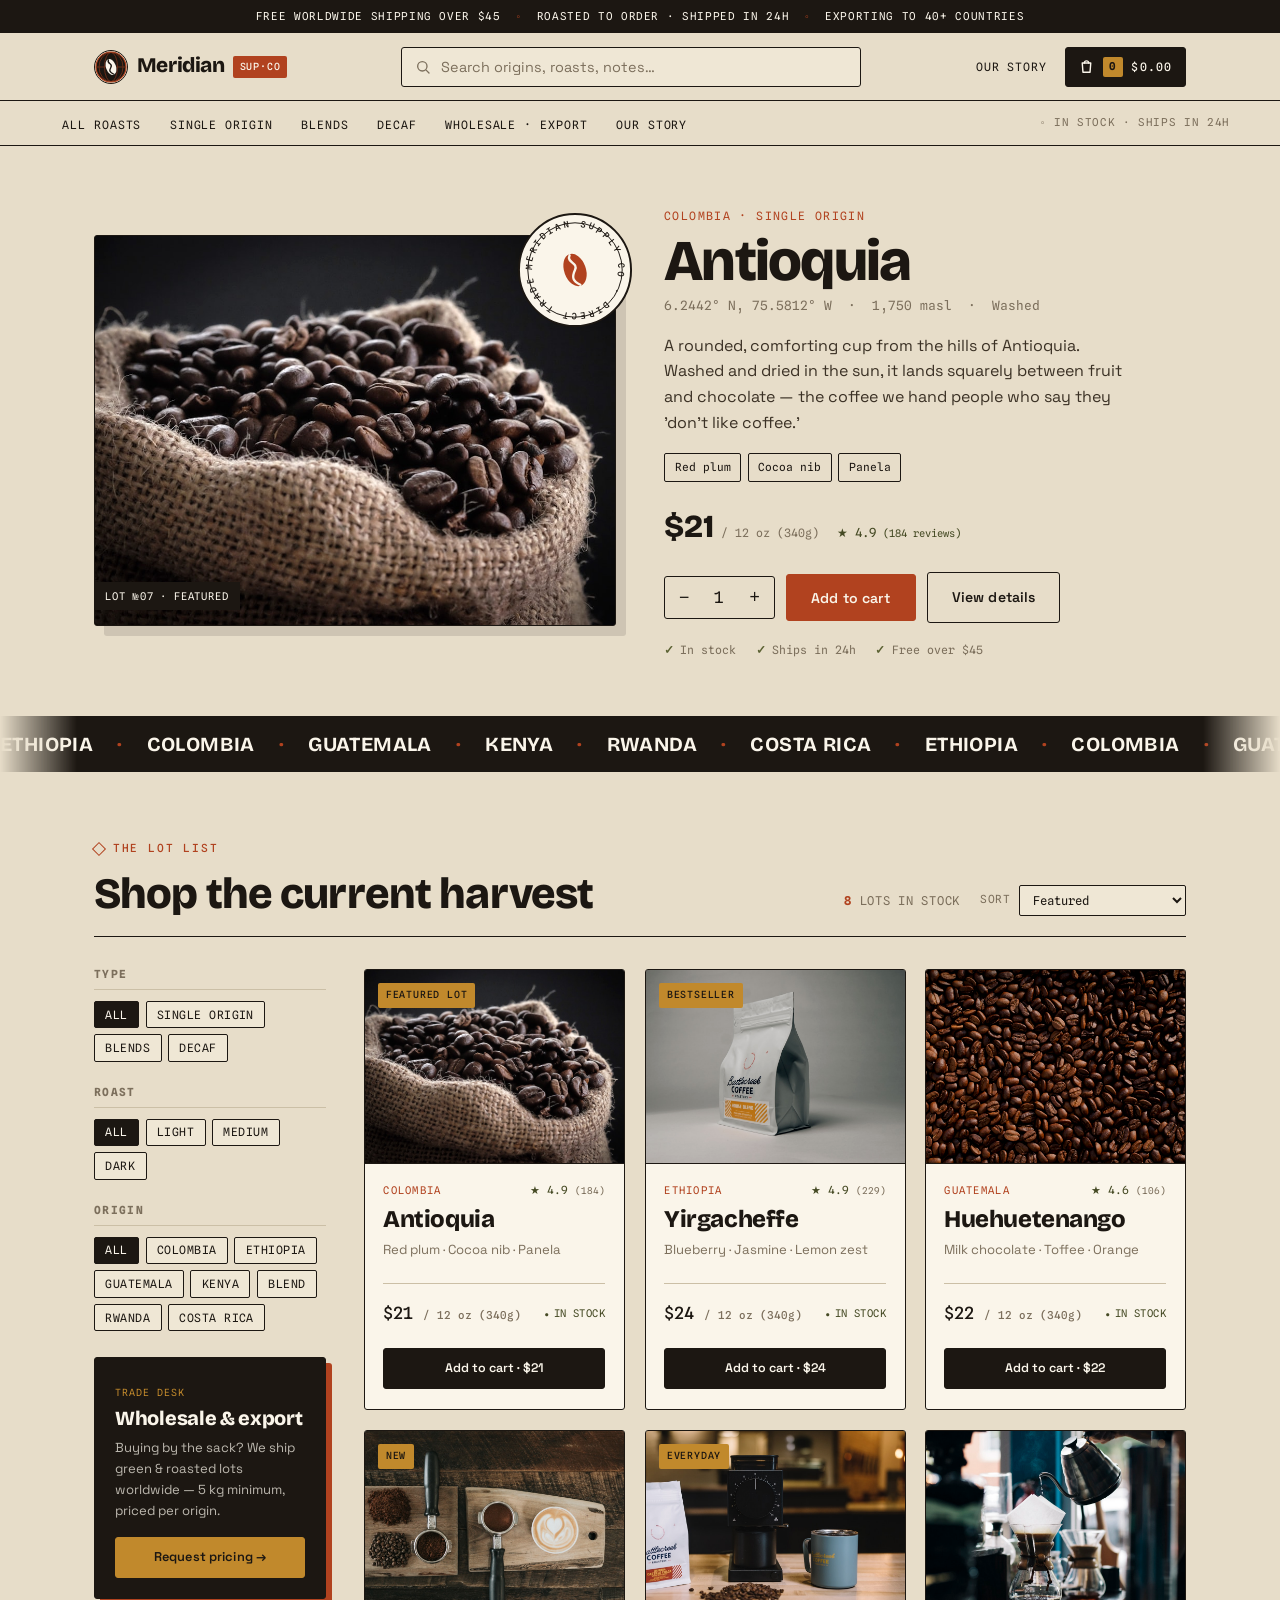
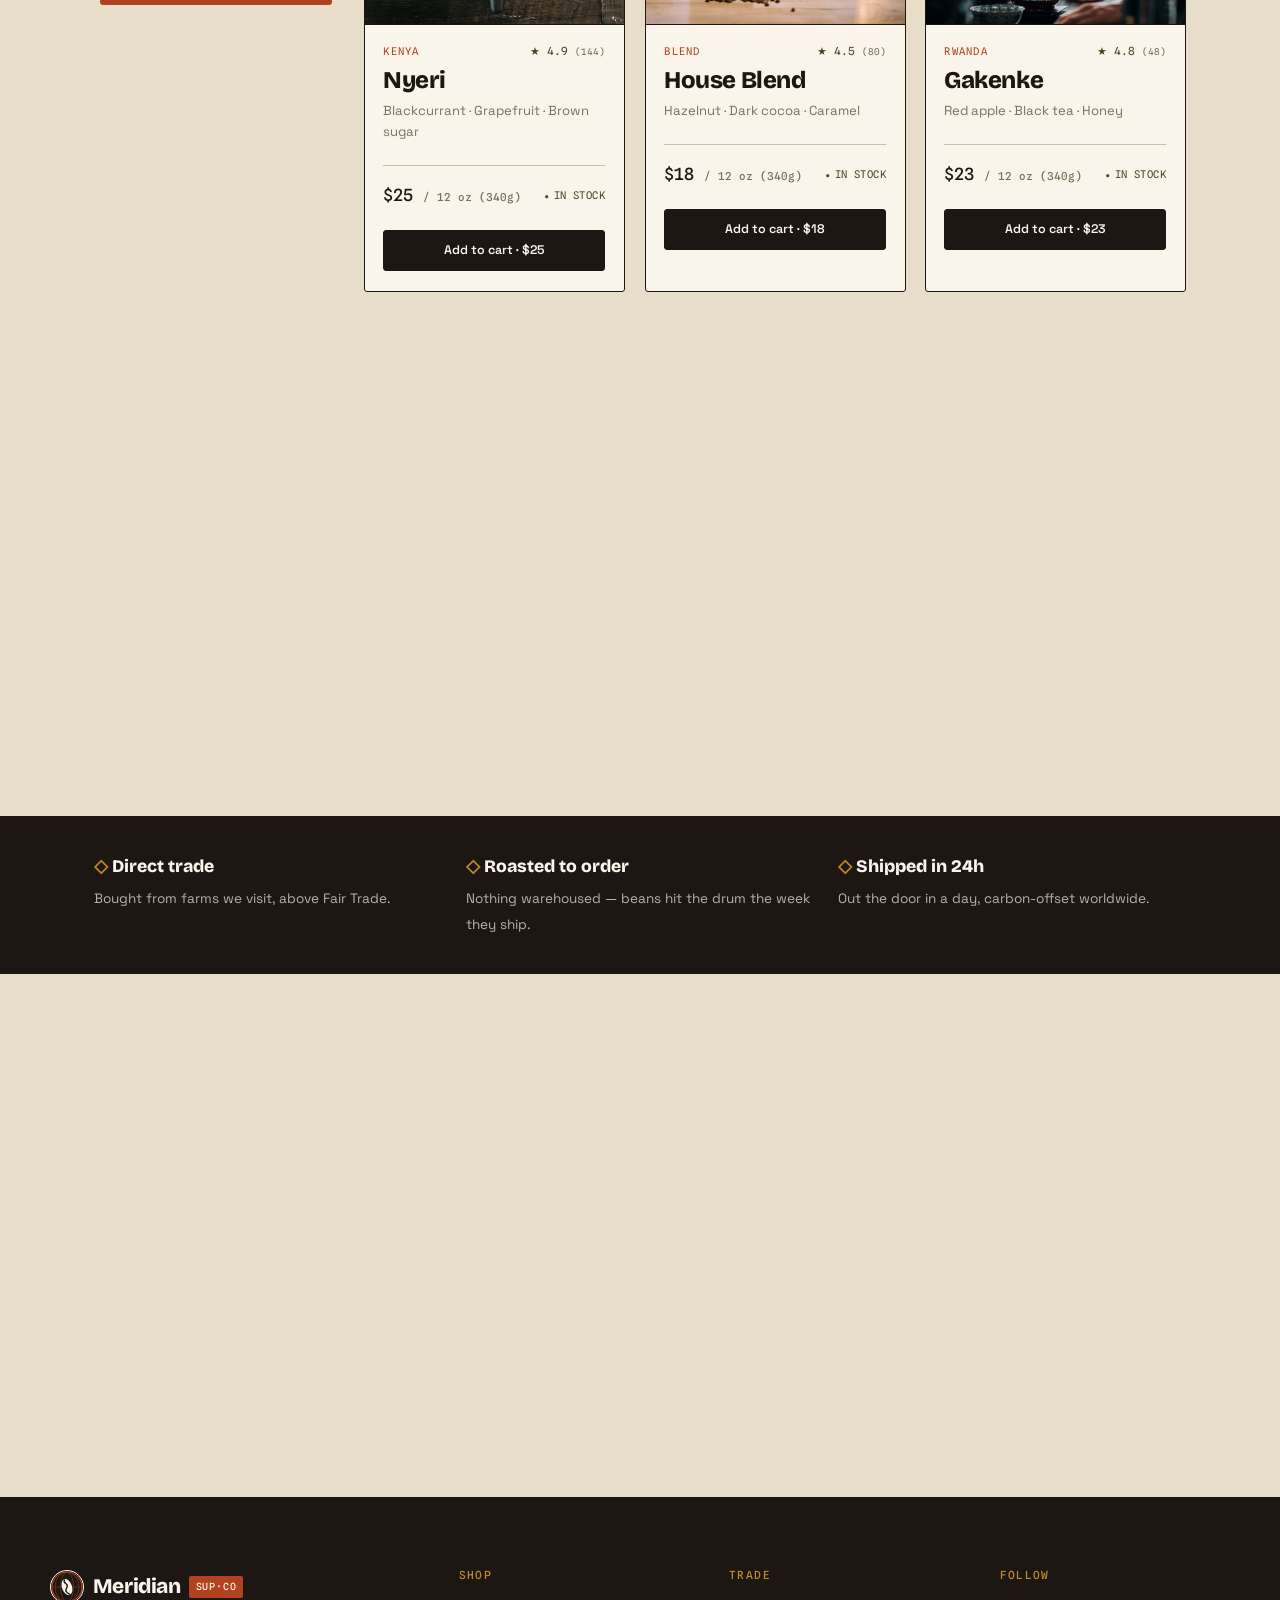
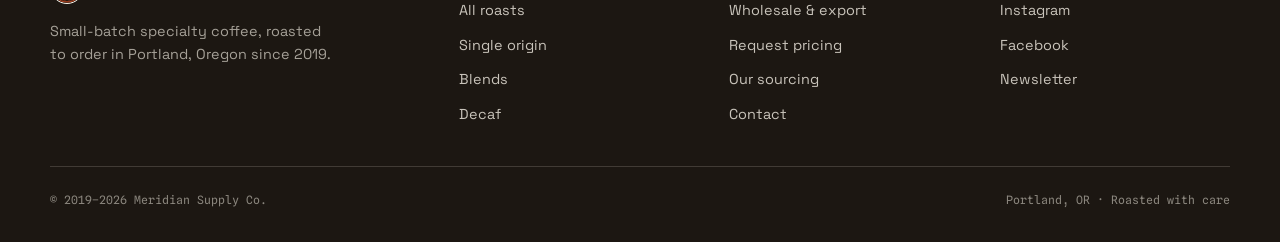
==== index.html @ 98bddefa "Prepare Meridian Roasters site for custom domain" ====
<!DOCTYPE html>
<html lang="en">
<head>
  <meta charset="UTF-8" />
  <meta name="viewport" content="width=device-width, initial-scale=1.0" />

  <!-- Favicon -->
  <link rel="icon" href="assets/favicon.svg" type="image/svg+xml" />
  <link rel="apple-touch-icon" href="assets/favicon.svg" />

  <!-- Primary Meta Tags -->
  <title>Meridian Supply Co. — Small-Batch Specialty Coffee, Roasted to Order</title>
  <meta name="title" content="Meridian Supply Co. — Small-Batch Specialty Coffee, Roasted to Order" />
  <meta name="description" content="Single-origin and blended specialty coffee roasted to order in small batches. Ethically sourced beans, shipped within 24 hours of roasting. Free shipping over $45." />
  <meta name="keywords" content="specialty coffee, single origin coffee, coffee beans online, small batch roasted coffee, freshly roasted coffee, buy coffee online" />
  <meta name="author" content="Meridian Supply Co." />
  <meta name="robots" content="index, follow, max-image-preview:large" />
  <link rel="canonical" href="https://meridianroasters.com/" />

  <!-- Open Graph / Facebook -->
  <meta property="og:type" content="website" />
  <meta property="og:url" content="https://meridianroasters.com/" />
  <meta property="og:title" content="Meridian Supply Co. — Small-Batch Specialty Coffee" />
  <meta property="og:description" content="Single-origin and blended specialty coffee roasted to order. Ethically sourced, shipped within 24 hours." />
  <meta property="og:site_name" content="Meridian Supply Co." />
  <meta property="og:image" content="https://meridianroasters.com/assets/og-image.jpg" />

  <!-- Twitter -->
  <meta name="twitter:card" content="summary_large_image" />
  <meta name="twitter:title" content="Meridian Supply Co. — Small-Batch Specialty Coffee" />
  <meta name="twitter:description" content="Single-origin and blended specialty coffee roasted to order. Ethically sourced, shipped within 24 hours." />
  <meta name="twitter:image" content="https://meridianroasters.com/assets/og-image.jpg" />

  <meta name="theme-color" content="#2b1a12" />

  <!-- Structured Data: Organization + WebSite -->
  <script type="application/ld+json">
  {
    "@context": "https://schema.org",
    "@graph": [
      {
        "@type": "Organization",
        "@id": "https://meridianroasters.com/#organization",
        "name": "Meridian Supply Co.",
        "url": "https://meridianroasters.com/",
        "logo": "https://meridianroasters.com/assets/logo.png",
        "description": "Small-batch specialty coffee roaster shipping single-origin and blended beans roasted to order.",
        "sameAs": [
          "https://www.instagram.com/meridiansupplyco",
          "https://www.facebook.com/meridiansupplyco"
        ]
      },
      {
        "@type": "WebSite",
        "@id": "https://meridianroasters.com/#website",
        "url": "https://meridianroasters.com/",
        "name": "Meridian Supply Co.",
        "publisher": { "@id": "https://meridianroasters.com/#organization" },
        "potentialAction": {
          "@type": "SearchAction",
          "target": "https://meridianroasters.com/shop.html?q={search_term_string}",
          "query-input": "required name=search_term_string"
        }
      }
    ]
  }
  </script>

  <link rel="preconnect" href="https://fonts.googleapis.com" />
  <link rel="preconnect" href="https://fonts.gstatic.com" crossorigin />
  <link href="https://fonts.googleapis.com/css2?family=Bricolage+Grotesque:opsz,wght@12..96,600;12..96,700;12..96,800&family=Space+Grotesk:wght@400;500;600;700&family=Spline+Sans+Mono:wght@400;500;600&display=swap" rel="stylesheet" />
  <link rel="stylesheet" href="css/style.css" />
</head>
<body>
  <a href="#main" class="skip-link">Skip to content</a>

  <!-- Header injected by JS -->
  <div id="site-header"></div>

  <main id="main">
    <!-- FEATURED LOT (purchasable) -->
    <section class="feature-lot" id="feature-lot" aria-label="Featured lot"></section>

    <!-- ORIGINS TICKER -->
    <div class="marquee" aria-hidden="true">
      <div class="marquee__track">
        <span>Ethiopia</span><span aria-hidden="true">·</span>
        <span>Colombia</span><span aria-hidden="true">·</span>
        <span>Guatemala</span><span aria-hidden="true">·</span>
        <span>Kenya</span><span aria-hidden="true">·</span>
        <span>Rwanda</span><span aria-hidden="true">·</span>
        <span>Costa Rica</span><span aria-hidden="true">·</span>
        <span>Ethiopia</span><span aria-hidden="true">·</span>
        <span>Colombia</span><span aria-hidden="true">·</span>
        <span>Guatemala</span><span aria-hidden="true">·</span>
        <span>Kenya</span><span aria-hidden="true">·</span>
        <span>Rwanda</span><span aria-hidden="true">·</span>
        <span>Costa Rica</span><span aria-hidden="true">·</span>
      </div>
    </div>

    <!-- STOREFRONT CATALOG -->
    <section class="storefront" id="shop" aria-labelledby="shop-heading">
      <div class="storefront__bar">
        <div>
          <span class="eyebrow">The lot list</span>
          <h2 id="shop-heading">Shop the current harvest</h2>
        </div>
        <div class="storefront__tools">
          <span class="storefront__count"><b id="storeCount">8</b> lots in stock</span>
          <label class="sorter">Sort
            <select id="sortSelect" aria-label="Sort products">
              <option value="featured">Featured</option>
              <option value="price-asc">Price: low to high</option>
              <option value="price-desc">Price: high to low</option>
              <option value="name">Name: A–Z</option>
            </select>
          </label>
        </div>
      </div>

      <div class="storefront__grid">
        <aside class="rail" aria-label="Filter products">
          <div class="rail__group">
            <h3 class="rail__title">Type</h3>
            <div class="rail__pills" id="railCat">
              <button data-cat="all" aria-pressed="true">All</button>
              <button data-cat="single">Single origin</button>
              <button data-cat="blends">Blends</button>
              <button data-cat="decaf">Decaf</button>
            </div>
          </div>
          <div class="rail__group">
            <h3 class="rail__title">Roast</h3>
            <div class="rail__pills" id="railRoast">
              <button data-roast="all" aria-pressed="true">All</button>
              <button data-roast="Light">Light</button>
              <button data-roast="Medium">Medium</button>
              <button data-roast="Dark">Dark</button>
            </div>
          </div>
          <div class="rail__group">
            <h3 class="rail__title">Origin</h3>
            <div class="rail__pills" id="railOrigin"></div>
          </div>
          <div class="rail__wholesale" id="wholesale">
            <span class="rail__stamp">Trade desk</span>
            <h3>Wholesale &amp; export</h3>
            <p>Buying by the sack? We ship green &amp; roasted lots worldwide — 5&nbsp;kg minimum, priced per origin.</p>
            <a class="btn btn--solid btn--block" href="mailto:trade@meridiansupply.com?subject=Wholesale%20enquiry">Request pricing →</a>
          </div>
        </aside>

        <div class="catalog">
          <div class="grid" id="store-grid" aria-live="polite"></div>
        </div>
      </div>
    </section>

    <!-- TRUST STRIP -->
    <section class="trust" aria-label="Why Meridian">
      <div class="trust__inner">
        <div class="trust__item"><b>Direct trade</b><span>Bought from farms we visit, above Fair Trade.</span></div>
        <div class="trust__item"><b>Roasted to order</b><span>Nothing warehoused — beans hit the drum the week they ship.</span></div>
        <div class="trust__item"><b>Shipped in 24h</b><span>Out the door in a day, carbon-offset worldwide.</span></div>
      </div>
    </section>

    <!-- NEWSLETTER -->
    <section class="cta-band" aria-labelledby="cta-heading">
      <div class="cta-band__inner">
        <h2 id="cta-heading">Get the drop list.</h2>
        <p>New micro-lots sell out in days. Subscribers hear first — plus 10% off your first order.</p>
        <form class="signup" id="signup-form" novalidate>
          <label class="visually-hidden" for="email">Email address</label>
          <input type="email" id="email" name="email" placeholder="you@example.com" autocomplete="email" required />
          <button type="submit" class="btn btn--solid">Notify me</button>
        </form>
        <p class="signup__note" id="signup-note" role="status"></p>
      </div>
    </section>
  </main>

  <div id="site-footer"></div>

  <script src="js/products.js"></script>
  <script src="js/main.js"></script>
</body>
</html>
---- css/style.css ----
/* =========================================================================
   MERIDIAN SUPPLY CO. — "COFFEE SURVEY" DESIGN SYSTEM
   -------------------------------------------------------------------------
   A cartographic trade-ledger aesthetic: grotesque + mono typography,
   hairline rules, map grids, coordinate crosshairs, a rubber stamp, and a
   graphic earth palette (ink / bone / rust / olive). Flat, printed, precise.
   Type:  Bricolage Grotesque (display) · Space Grotesk (text) · Spline Sans Mono (data)
   ========================================================================= */

:root {
  /* Core palette */
  --ink: #1c1712;
  --ink-2: #3b3125;
  --paper: #e7ddc9;      /* bone / kraft base */
  --paper-2: #efe7d5;    /* raised surface */
  --cream: #faf5ea;      /* card / light-on-dark */
  --rust: #b1421f;       /* primary accent — roast */
  --rust-d: #8d3316;
  --olive: #5b6132;      /* secondary accent — leaf */
  --olive-d: #454a24;
  --gold: #c1892c;
  --muted: #7c6f5c;
  --line: #cbbfa6;       /* hairline on paper */
  --line-2: rgba(28,23,18,.12);

  /* Legacy aliases so inline SVG/JS colors keep resolving */
  --espresso: var(--ink);
  --copper: var(--rust);
  --clay: var(--olive);
  --sage: var(--olive);

  --max: 1180px;
  --pad: clamp(1.25rem, 4vw, 2.75rem);
  --radius: 3px;

  --fd: "Bricolage Grotesque", "Arial Narrow", sans-serif;
  --fb: "Space Grotesk", system-ui, sans-serif;
  --fm: "Spline Sans Mono", ui-monospace, monospace;
  --font-display: var(--fd);
  --font-body: var(--fb);
  --font-mono: var(--fm);

  --ease: cubic-bezier(.2,.7,.2,1);

  /* Reusable map grid (thin surveyor lines) */
  --grid-dark: repeating-linear-gradient(0deg, transparent 0 31px, rgba(250,245,234,.055) 31px 32px),
               repeating-linear-gradient(90deg, transparent 0 31px, rgba(250,245,234,.055) 31px 32px);
  --grid-light: repeating-linear-gradient(0deg, transparent 0 31px, rgba(28,23,18,.05) 31px 32px),
                repeating-linear-gradient(90deg, transparent 0 31px, rgba(28,23,18,.05) 31px 32px);
}

* { box-sizing: border-box; margin: 0; padding: 0; }

html { scroll-behavior: smooth; scroll-padding-top: 5.5rem; -webkit-text-size-adjust: 100%; }

body {
  font-family: var(--fb);
  background: var(--paper);
  color: var(--ink);
  line-height: 1.6;
  font-size: 1rem;
  -webkit-font-smoothing: antialiased;
  text-rendering: optimizeLegibility;
  overflow-x: hidden;
}

img, svg { display: block; max-width: 100%; }
a { color: inherit; text-decoration: none; }

h1, h2, h3, h4 {
  font-family: var(--fd);
  font-weight: 800;
  line-height: 1.02;
  letter-spacing: -.015em;
  color: var(--ink);
}

::selection { background: var(--rust); color: var(--cream); }
html { scrollbar-color: var(--olive) var(--paper); }
:focus-visible { outline: 2px solid var(--rust); outline-offset: 3px; }

.visually-hidden, .skip-link {
  position: absolute; width: 1px; height: 1px;
  padding: 0; margin: -1px; overflow: hidden;
  clip: rect(0 0 0 0); white-space: nowrap; border: 0;
}
.skip-link:focus {
  position: fixed; top: 1rem; left: 1rem; width: auto; height: auto;
  clip: auto; background: var(--ink); color: var(--cream);
  padding: .6rem 1rem; z-index: 999; border: 1.5px solid var(--ink);
}

/* ---------- Header ---------- */
.site-header {
  position: sticky; top: 0; z-index: 100;
  background: var(--paper);
  border-bottom: 1.5px solid var(--ink);
  transition: box-shadow .3s ease;
}
.site-header.scrolled { box-shadow: 0 4px 0 rgba(28,23,18,.08); }
.site-header__inner {
  max-width: var(--max); margin: 0 auto;
  padding: .85rem var(--pad);
  display: flex; align-items: center; justify-content: space-between; gap: 1rem;
  transition: padding .3s ease;
}
.site-header.scrolled .site-header__inner { padding-top: .6rem; padding-bottom: .6rem; }

.brand {
  font-family: var(--fd); font-weight: 800;
  font-size: 1.3rem; letter-spacing: -.02em;
  display: flex; align-items: center; gap: .55rem;
}
.brand__logo { width: 34px; height: 34px; flex-shrink: 0; border: 1.5px solid var(--ink); border-radius: 50%; }
.brand__word { line-height: 1; }
.brand__mark {
  font-family: var(--fm); font-weight: 500;
  font-size: .62rem; color: var(--cream); background: var(--rust);
  border-radius: 2px; padding: .18rem .4rem; letter-spacing: .08em;
  align-self: center;
}

.nav { display: flex; align-items: center; gap: 1.75rem; }
.nav__links { display: flex; gap: 1.4rem; list-style: none; }
.nav__links a {
  font-family: var(--fm); font-size: .74rem; font-weight: 500;
  letter-spacing: .1em; text-transform: uppercase; color: var(--ink);
  position: relative; padding: .25rem 0;
}
.nav__links a::after {
  content: ""; position: absolute; left: 0; bottom: -1px;
  width: 0; height: 2px; background: var(--rust); transition: width .25s var(--ease);
}
.nav__links a:hover::after, .nav__links a[aria-current="page"]::after { width: 100%; }
.nav__links a[aria-current="page"] { color: var(--rust); }

.cart-btn {
  display: inline-flex; align-items: center; gap: .5rem;
  font-family: var(--fm); font-size: .72rem; font-weight: 500;
  letter-spacing: .1em; text-transform: uppercase;
  background: var(--ink); color: var(--cream);
  padding: .55rem .8rem; border: 1.5px solid var(--ink); border-radius: var(--radius);
  cursor: pointer; transition: background .2s, color .2s;
}
.cart-btn:hover { background: var(--rust); border-color: var(--rust); }
.cart-btn__count {
  background: var(--gold); color: var(--ink);
  min-width: 1.25rem; height: 1.25rem; border-radius: 2px;
  display: inline-flex; align-items: center; justify-content: center;
  font-weight: 700; font-size: .68rem; padding: 0 .25rem;
}
.nav-toggle {
  display: none; width: 42px; height: 42px; cursor: pointer;
  background: var(--paper-2); border: 1.5px solid var(--ink); border-radius: var(--radius);
  color: var(--ink);
}

/* ---------- Buttons ---------- */
.btn {
  display: inline-flex; align-items: center; justify-content: center; gap: .5rem;
  font-family: var(--fb); font-weight: 600; font-size: .88rem; letter-spacing: .01em;
  padding: .85rem 1.5rem; border-radius: var(--radius);
  border: 1.5px solid var(--ink); cursor: pointer;
  transition: background .2s var(--ease), color .2s var(--ease), transform .12s var(--ease);
}
.btn:active { transform: translateY(1px); }
.btn--solid { background: var(--ink); color: var(--cream); }
.btn--solid:hover { background: var(--rust); border-color: var(--rust); }
.btn--ghost { background: transparent; color: var(--ink); }
.btn--ghost:hover { background: var(--ink); color: var(--cream); }
.btn--copper { background: var(--rust); color: var(--cream); border-color: var(--rust); }
.btn--copper:hover { background: var(--rust-d); border-color: var(--rust-d); }
.btn--block { width: 100%; }

/* ---------- Eyebrow / section heads ---------- */
.eyebrow {
  font-family: var(--fm); font-size: .7rem; font-weight: 500;
  text-transform: uppercase; letter-spacing: .16em; color: var(--rust);
  display: inline-flex; align-items: center; gap: .55rem; margin-bottom: .9rem;
}
.eyebrow::before {
  content: ""; width: .5rem; height: .5rem;
  border: 1.5px solid var(--rust); transform: rotate(45deg);
}
.eyebrow--light { color: var(--gold); }
.eyebrow--light::before { border-color: var(--gold); }

.section {
  max-width: var(--max); margin: 0 auto;
  padding: clamp(3.5rem, 8vw, 6rem) var(--pad);
}
.section__head {
  display: flex; align-items: flex-end; justify-content: space-between;
  gap: 1rem; margin-bottom: 2.5rem; flex-wrap: wrap;
  padding-bottom: 1.25rem; border-bottom: 1.5px solid var(--ink);
}
.section__head h2, .process h2, .cta-band h2 {
  font-size: clamp(2rem, 4.6vw, 3.1rem); letter-spacing: -.025em; line-height: 1;
}
.link-arrow {
  font-family: var(--fm); font-size: .76rem; font-weight: 500;
  text-transform: uppercase; letter-spacing: .08em; color: var(--ink);
  white-space: nowrap; padding-bottom: 3px;
  background-image: linear-gradient(var(--rust), var(--rust));
  background-size: 0% 2px; background-position: 0 100%; background-repeat: no-repeat;
  transition: background-size .3s var(--ease), color .2s;
}
.link-arrow:hover { background-size: 100% 2px; color: var(--rust); }

/* ---------- Hero ---------- */
.hero {
  max-width: var(--max); margin: 0 auto;
  padding: clamp(2.5rem, 7vw, 5rem) var(--pad);
  display: grid; grid-template-columns: 1.05fr .95fr;
  gap: clamp(2rem, 5vw, 4rem); align-items: center;
}
.hero__meta { display: flex; gap: .55rem; flex-wrap: wrap; margin-bottom: 1.5rem; }
.tag {
  font-family: var(--fm); font-size: .68rem; font-weight: 500;
  text-transform: uppercase; letter-spacing: .1em; color: var(--ink);
  background: var(--paper-2); border: 1.5px solid var(--ink);
  padding: .32rem .7rem; border-radius: 2px;
}
.tag--dot { background: var(--ink); color: var(--cream); border-color: var(--ink); }
.tag--dot::before {
  content: ""; display: inline-block; width: 6px; height: 6px;
  background: var(--gold); border-radius: 50%; margin-right: .45rem;
  transform: translateY(-1px);
}
.hero__title {
  font-size: clamp(3rem, 8vw, 5.6rem);
  font-weight: 800; line-height: .92; letter-spacing: -.035em;
  color: var(--ink); margin-bottom: 1.4rem; text-wrap: balance;
}
.hero__title em {
  font-style: normal; color: var(--rust);
  -webkit-text-stroke: 1.5px var(--ink); paint-order: stroke fill;
}
.hero__lede {
  font-size: clamp(1rem, 1.35vw, 1.15rem); max-width: 46ch;
  color: var(--ink-2); margin-bottom: 2rem;
}
.hero__actions { display: flex; gap: .75rem; flex-wrap: wrap; margin-bottom: 2.5rem; }
.hero__stats {
  display: flex; gap: 0; border-top: 1.5px solid var(--ink);
}
.hero__stats div { flex: 1; padding: 1.1rem 1.25rem 0 0; }
.hero__stats div + div { padding-left: 1.25rem; border-left: 1.5px solid var(--line); }
.hero__stats dt {
  font-family: var(--fm); font-size: .64rem; text-transform: uppercase;
  letter-spacing: .1em; color: var(--muted); margin-bottom: .3rem;
}
.hero__stats dd {
  font-family: var(--fd); font-size: 2rem; font-weight: 800; color: var(--rust); line-height: 1;
}

/* Hero visual + spec plate + stamp */
.hero__panel { position: relative; display: flex; flex-direction: column; align-items: stretch; }
.hero__scene {
  position: relative; overflow: hidden;
  border: 1.5px solid var(--ink); border-radius: var(--radius);
  aspect-ratio: 4 / 3; background: var(--ink);
}
.hero__art {
  width: 100%; height: 100%; display: block; object-fit: cover;
  filter: saturate(.94) contrast(1.05);
  transition: transform 1.1s var(--ease);
}
.hero__panel:hover .hero__art { transform: scale(1.04); }
.hero__scene::after {
  content: ""; position: absolute; inset: 0; pointer-events: none;
  background: var(--grid-light);
  box-shadow: inset 0 0 0 1px rgba(250,245,234,.15);
}
.hero__stamp {
  position: absolute; top: -26px; right: -18px; z-index: 3;
  width: 118px; height: 118px;
}
.hero__stamp svg { width: 100%; height: 100%; }
@media (prefers-reduced-motion: no-preference) {
  .hero__stamp svg { animation: spin 26s linear infinite; }
}
@keyframes spin { to { transform: rotate(360deg); } }

.coord-card {
  position: relative; overflow: hidden;
  background: var(--ink); color: var(--cream);
  border: 1.5px solid var(--ink); border-radius: var(--radius);
  padding: 1.5rem 1.5rem 1.4rem;
  width: calc(100% - 2rem); max-width: 330px;
  margin: -3rem 0 0 auto;
  box-shadow: 10px 10px 0 rgba(28,23,18,.16);
}
.coord-card::before {
  content: ""; position: absolute; inset: 0; pointer-events: none;
  background: var(--grid-dark);
}
.coord-card::after {
  content: "LOT №07"; position: absolute; top: 0; right: 0;
  font-family: var(--fm); font-size: .58rem; letter-spacing: .12em;
  background: var(--rust); color: var(--cream); padding: .3rem .5rem;
}
.coord-card > * { position: relative; }
.coord-card__label {
  font-family: var(--fm); font-size: .64rem; text-transform: uppercase;
  letter-spacing: .14em; color: var(--gold); display: block; margin-bottom: 1rem;
}
.coord-card__coords {
  font-family: var(--fm); font-size: .92rem; color: #d9cfbc;
  display: block; padding-bottom: .8rem; margin-bottom: .8rem;
  border-bottom: 1px solid rgba(250,245,234,.18);
}
.coord-card__name {
  font-family: var(--fd); font-size: 1.7rem; font-weight: 800; letter-spacing: -.02em;
  display: block; margin-bottom: 1.1rem; line-height: 1;
}
.coord-card__notes { display: flex; gap: .4rem; flex-wrap: wrap; }
.coord-card__notes span {
  font-family: var(--fm); font-size: .66rem; letter-spacing: .04em;
  border: 1px solid rgba(250,245,234,.3); padding: .28rem .55rem; border-radius: 2px;
}

/* ---------- Marquee ticker ---------- */
.marquee {
  background: var(--ink); color: var(--cream);
  border-top: 1.5px solid var(--ink); border-bottom: 1.5px solid var(--ink);
  overflow: hidden; padding: .7rem 0;
  -webkit-mask-image: linear-gradient(90deg, transparent, #000 6%, #000 94%, transparent);
  mask-image: linear-gradient(90deg, transparent, #000 6%, #000 94%, transparent);
}
.marquee__track {
  display: flex; gap: 1.5rem; width: max-content;
  animation: scroll 34s linear infinite;
  font-family: var(--fd); font-weight: 700; text-transform: uppercase;
  font-size: 1.25rem; letter-spacing: .02em; white-space: nowrap;
}
.marquee__track span { color: var(--cream); }
.marquee__track span[aria-hidden] { color: var(--rust); }
@keyframes scroll { to { transform: translateX(-50%); } }
@media (prefers-reduced-motion: reduce) { .marquee__track { animation: none; } }

/* ---------- Product grid ---------- */
.grid {
  display: grid;
  grid-template-columns: repeat(auto-fill, minmax(250px, 1fr));
  gap: 1.25rem;
}
.card {
  background: var(--cream); border: 1.5px solid var(--ink); border-radius: var(--radius);
  overflow: hidden; display: flex; flex-direction: column;
  transition: transform .18s var(--ease), box-shadow .18s var(--ease);
}
.card:hover { transform: translateY(-4px); box-shadow: 8px 8px 0 var(--ink); }
.card__visual {
  aspect-ratio: 4/3; position: relative; overflow: hidden;
  display: flex; align-items: flex-start; padding: .8rem;
  background: var(--ink); border-bottom: 1.5px solid var(--ink);
}
.bag-art { position: absolute; inset: 0; width: 100%; height: 100%; }
.product-photo {
  position: absolute; inset: 0; width: 100%; height: 100%; object-fit: cover;
  filter: saturate(.92) contrast(1.05);
  transition: transform .5s var(--ease), filter .5s var(--ease);
}
.card:hover .product-photo { transform: scale(1.06); filter: saturate(1.06) contrast(1.04); }
.cart-item__thumb .product-photo,
.summary__thumb .product-photo { position: static; }
.card__bagtag {
  position: relative; z-index: 2; font-family: var(--fm); font-size: .62rem;
  font-weight: 500; letter-spacing: .08em; text-transform: uppercase;
  color: var(--ink); background: var(--gold);
  padding: .28rem .5rem; border-radius: 2px;
}
.card__body { padding: 1.15rem 1.15rem 1.25rem; display: flex; flex-direction: column; gap: .45rem; flex: 1; }
.card__origin {
  font-family: var(--fm); font-size: .66rem; text-transform: uppercase;
  letter-spacing: .12em; color: var(--rust);
}
.card__name {
  font-family: var(--fd); font-size: 1.5rem; font-weight: 800; letter-spacing: -.02em;
  color: var(--ink); line-height: 1; transition: color .2s;
}
.card a:hover .card__name { color: var(--rust); }
.card__notes { font-family: var(--fb); font-size: .82rem; color: var(--muted); }
.card__foot {
  margin-top: auto; padding-top: 1rem; margin-top: 1rem;
  border-top: 1px solid var(--line);
  display: flex; align-items: center; justify-content: space-between; gap: .75rem;
}
.card__price { font-family: var(--fm); font-size: 1.05rem; font-weight: 500; color: var(--ink); }
.card__price small { font-size: .68rem; color: var(--muted); }
.card .add-btn {
  font-family: var(--fb); font-weight: 600; font-size: .78rem;
  background: var(--ink); color: var(--cream); border: 1.5px solid var(--ink);
  padding: .55rem 1rem; border-radius: var(--radius); cursor: pointer;
  transition: background .2s, transform .12s;
}
.card .add-btn:hover { background: var(--rust); border-color: var(--rust); transform: translateY(-1px); }
.card__soldout { font-family: var(--fm); font-size: .74rem; color: var(--rust); text-transform: uppercase; letter-spacing: .06em; }

/* ---------- Process (dark ledger) ---------- */
.process {
  position: relative; overflow: hidden;
  background: var(--ink); color: var(--cream);
  padding: clamp(3.5rem, 8vw, 6rem) var(--pad);
}
.process::before { content: ""; position: absolute; inset: 0; background: var(--grid-dark); pointer-events: none; }
.process > * { position: relative; z-index: 1; max-width: var(--max); margin-inline: auto; }
.process h2 { color: var(--cream); margin-bottom: 3rem; }
.process__list {
  list-style: none; display: grid;
  grid-template-columns: repeat(auto-fit, minmax(220px, 1fr)); gap: 2rem;
}
.process__list li {
  border-top: 1.5px solid rgba(250,245,234,.28); padding-top: 1.25rem;
  transition: border-color .3s, transform .3s var(--ease);
}
.process__list li:hover { border-top-color: var(--gold); transform: translateY(-4px); }
.process__num {
  font-family: var(--fd); font-size: 2.6rem; font-weight: 800;
  line-height: 1; color: var(--rust); display: block; margin-bottom: .85rem;
}
.process__list h3 { font-family: var(--fd); font-size: 1.35rem; font-weight: 800; color: var(--cream); margin-bottom: .5rem; }
.process__list p { font-family: var(--fb); font-size: .92rem; color: rgba(250,245,234,.72); }

/* ---------- CTA band ---------- */
.cta-band {
  background: var(--paper); border-top: 1.5px solid var(--ink);
  padding: clamp(3.5rem, 8vw, 5rem) var(--pad);
}
.cta-band__inner {
  max-width: 660px; margin: 0 auto; text-align: center;
  background: var(--gold); color: var(--ink);
  border: 1.5px solid var(--ink); border-radius: var(--radius);
  box-shadow: 10px 10px 0 var(--ink);
  padding: clamp(2rem, 5vw, 3.25rem);
}
.cta-band h2 { color: var(--ink); }
.cta-band p { color: var(--ink-2); margin: 1rem 0 1.75rem; font-size: 1.02rem; font-weight: 500; }
.signup { display: flex; gap: .6rem; max-width: 440px; margin: 0 auto; flex-wrap: wrap; }
.signup input {
  flex: 1; min-width: 200px; padding: .8rem 1rem; font-size: .95rem;
  border: 1.5px solid var(--ink); border-radius: var(--radius);
  background: var(--cream); font-family: var(--fb); color: var(--ink);
}
.signup input:focus { outline: none; box-shadow: 3px 3px 0 var(--ink); }
.signup .btn { background: var(--ink); color: var(--cream); }
.signup .btn:hover { background: var(--rust); border-color: var(--rust); }
.signup__note { margin-top: 1rem; font-family: var(--fm); font-size: .78rem; color: var(--rust-d); min-height: 1.2em; }

/* ---------- Footer ---------- */
.site-footer {
  background: var(--ink); color: var(--paper);
  border-top: 1.5px solid var(--ink);
  padding: clamp(3rem, 6vw, 4.5rem) var(--pad) 2rem;
}
.site-footer__inner {
  max-width: var(--max); margin: 0 auto;
  display: grid; grid-template-columns: 1.6fr 1fr 1fr 1fr; gap: 2.5rem;
}
.site-footer__brand .brand { color: var(--cream); margin-bottom: 1rem; }
.site-footer__brand .brand__logo { border-color: var(--cream); }
.site-footer__brand p { font-family: var(--fb); font-size: .9rem; color: rgba(250,245,234,.62); max-width: 32ch; }
.footcol h4 {
  font-family: var(--fm); font-size: .7rem; text-transform: uppercase;
  letter-spacing: .12em; color: var(--gold); margin-bottom: 1rem; font-weight: 500;
}
.footcol ul { list-style: none; display: flex; flex-direction: column; gap: .55rem; }
.footcol a { font-family: var(--fb); font-size: .9rem; color: rgba(250,245,234,.78); transition: color .2s, padding-left .2s; }
.footcol a:hover { color: var(--gold); padding-left: .35rem; }
.site-footer__bottom {
  max-width: var(--max); margin: 2.5rem auto 0; padding-top: 1.5rem;
  border-top: 1px solid rgba(250,245,234,.16);
  display: flex; justify-content: space-between; gap: 1rem; flex-wrap: wrap;
  font-family: var(--fm); font-size: .72rem; color: rgba(250,245,234,.5);
}

/* ---------- Shop page ---------- */
.page-head {
  max-width: var(--max); margin: 0 auto;
  padding: clamp(2.5rem, 6vw, 4rem) var(--pad) 1.5rem;
}
.page-head .eyebrow { margin-bottom: .9rem; }
.page-head h1 {
  font-family: var(--fd); font-weight: 800;
  font-size: clamp(2.6rem, 6.5vw, 4.4rem); letter-spacing: -.03em;
  color: var(--ink); line-height: .95; margin-bottom: 1rem;
}
.page-head p { max-width: 54ch; color: var(--ink-2); font-size: 1.02rem; }

.shop-toolbar {
  max-width: var(--max); margin: 0 auto;
  padding: 0 var(--pad) 1.5rem;
  display: flex; gap: 1rem; flex-wrap: wrap; align-items: center; justify-content: space-between;
  border-bottom: 1.5px solid var(--ink);
}
.shop-toolbar { margin-bottom: 2rem; }
.filters { display: flex; gap: .5rem; flex-wrap: wrap; }
.filter-chip {
  font-family: var(--fm); font-size: .72rem; text-transform: uppercase; letter-spacing: .06em;
  background: var(--paper-2); border: 1.5px solid var(--ink);
  color: var(--ink); padding: .45rem .85rem; border-radius: 2px;
  cursor: pointer; transition: background .18s, color .18s, transform .12s;
}
.filter-chip:hover { background: var(--gold); transform: translateY(-1px); }
.filter-chip[aria-pressed="true"] { background: var(--ink); color: var(--cream); }
.result-count { font-family: var(--fm); font-size: .74rem; color: var(--muted); text-transform: uppercase; letter-spacing: .06em; }

.shop-grid {
  max-width: var(--max); margin: 0 auto;
  padding: 0 var(--pad) clamp(4rem, 8vw, 6rem);
}

/* ---------- Product detail ---------- */
.pdp {
  max-width: var(--max); margin: 0 auto;
  padding: clamp(1.5rem, 5vw, 3rem) var(--pad) clamp(4rem, 8vw, 6rem);
  display: grid; grid-template-columns: 1fr 1fr; gap: clamp(2rem, 5vw, 3.5rem);
}
.breadcrumb {
  max-width: var(--max); margin: 0 auto; padding: 1.5rem var(--pad) 0;
  font-family: var(--fm); font-size: .74rem; text-transform: uppercase; letter-spacing: .06em; color: var(--muted);
}
.breadcrumb a:hover { color: var(--rust); }
.pdp__visual {
  aspect-ratio: 1/1; border: 1.5px solid var(--ink); border-radius: var(--radius);
  position: relative; overflow: hidden;
  display: flex; align-items: flex-end; padding: 1.25rem; background: var(--ink);
  box-shadow: 10px 10px 0 rgba(28,23,18,.12);
}
.pdp__visual .product-photo { filter: saturate(.94) contrast(1.05); }
.pdp__coords {
  position: relative; z-index: 1; font-family: var(--fm); font-size: .72rem;
  color: var(--cream); background: var(--rust);
  padding: .4rem .7rem; border-radius: 2px; letter-spacing: .04em;
}
.pdp__origin {
  font-family: var(--fm); font-size: .74rem; text-transform: uppercase;
  letter-spacing: .12em; color: var(--rust); margin-bottom: .8rem;
}
.pdp__name {
  font-family: var(--fd); font-weight: 800;
  font-size: clamp(2.6rem, 5.5vw, 4rem); letter-spacing: -.03em;
  color: var(--ink); line-height: .95; margin-bottom: 1rem;
}
.pdp__price { font-family: var(--fm); font-size: 1.4rem; font-weight: 500; margin-bottom: 1.5rem; }
.pdp__price small { font-size: .78rem; color: var(--muted); }
.pdp__blurb { font-family: var(--fb); font-size: 1.05rem; color: var(--ink-2); margin-bottom: 1.75rem; max-width: 48ch; }
.pdp__notes { display: flex; gap: .5rem; flex-wrap: wrap; margin-bottom: 2rem; }
.pdp__notes span {
  font-family: var(--fm); font-size: .74rem; letter-spacing: .04em;
  border: 1.5px solid var(--ink); padding: .35rem .75rem; border-radius: 2px; color: var(--ink);
}
.spec-table { width: 100%; border-collapse: collapse; margin-bottom: 2rem; border: 1.5px solid var(--ink); }
.spec-table th, .spec-table td {
  text-align: left; padding: .7rem .9rem; border-bottom: 1px solid var(--line); font-size: .9rem;
}
.spec-table tr:last-child th, .spec-table tr:last-child td { border-bottom: 0; }
.spec-table td { font-family: var(--fm); }
.spec-table th {
  font-family: var(--fm); font-size: .68rem; text-transform: uppercase;
  letter-spacing: .08em; color: var(--muted); font-weight: 500; width: 42%;
  background: var(--paper-2); border-right: 1px solid var(--line);
}
.pdp__buy { display: flex; gap: .75rem; align-items: center; flex-wrap: wrap; }
.qty { display: flex; align-items: center; border: 1.5px solid var(--ink); border-radius: var(--radius); }
.qty button { background: none; border: none; width: 2.4rem; height: 2.6rem; cursor: pointer; font-size: 1.1rem; color: var(--ink); }
.qty span { min-width: 2rem; text-align: center; font-family: var(--fm); }

/* ---------- Cart drawer ---------- */
.drawer-overlay {
  position: fixed; inset: 0; background: rgba(28,23,18,.5);
  opacity: 0; visibility: hidden; transition: opacity .3s; z-index: 200;
}
.drawer-overlay.open { opacity: 1; visibility: visible; }
.drawer {
  position: fixed; top: 0; right: 0; height: 100%; width: min(420px, 100%);
  background: var(--paper); z-index: 201; transform: translateX(100%);
  transition: transform .3s var(--ease);
  display: flex; flex-direction: column; border-left: 1.5px solid var(--ink);
}
.drawer.open { transform: translateX(0); }
.drawer__head {
  padding: 1.35rem var(--pad); border-bottom: 1.5px solid var(--ink);
  display: flex; align-items: center; justify-content: space-between;
}
.drawer__head h2 { font-family: var(--fd); font-size: 1.4rem; font-weight: 800; }
.drawer__close { background: none; border: none; font-size: 1.5rem; cursor: pointer; line-height: 1; color: var(--ink); }
.drawer__body { flex: 1; overflow-y: auto; padding: 1rem var(--pad); }
.cart-item { display: flex; gap: 1rem; padding: 1rem 0; border-bottom: 1px solid var(--line); }
.cart-item__thumb {
  width: 62px; height: 62px; flex-shrink: 0; overflow: hidden;
  background: var(--ink); border: 1.5px solid var(--ink); border-radius: 2px;
}
.cart-item__thumb .bag-art { position: static; }
.cart-item__thumb .product-photo { filter: saturate(.94) contrast(1.05); }
.cart-item__info { flex: 1; min-width: 0; }
.cart-item__row { display: flex; align-items: baseline; justify-content: space-between; gap: .5rem; }
.cart-item__name { font-family: var(--fd); font-weight: 800; font-size: 1.05rem; letter-spacing: -.01em; }
.cart-item__meta { font-family: var(--fm); font-size: .72rem; color: var(--muted); }
.cart-item__controls { display: flex; align-items: center; gap: .6rem; margin-top: .55rem; }
.cart-item__controls button[data-qty] {
  background: none; border: 1.5px solid var(--ink); width: 1.65rem; height: 1.65rem;
  border-radius: 2px; cursor: pointer; color: var(--ink);
  display: inline-flex; align-items: center; justify-content: center; flex-shrink: 0;
}
.cart-item__controls > span:not(.cart-item__line) { font-family: var(--fm); min-width: 1.2rem; text-align: center; }
.cart-item__line { margin-left: auto; font-family: var(--fm); font-weight: 500; }
.cart-item__remove {
  font-family: var(--fm); font-size: .68rem; text-transform: uppercase; letter-spacing: .06em;
  color: var(--rust); background: none; border: none; cursor: pointer; padding: 0; flex-shrink: 0;
}
.cart-item__remove:hover { text-decoration: underline; }
.cart-empty { text-align: center; color: var(--muted); padding: 3rem 1rem; font-family: var(--fm); font-size: .88rem; }
.drawer__foot { padding: 1.35rem var(--pad); border-top: 1.5px solid var(--ink); }
.drawer__total { display: flex; justify-content: space-between; font-family: var(--fd); font-size: 1.3rem; font-weight: 800; margin-bottom: 1rem; }
.drawer__note { font-family: var(--fm); font-size: .7rem; color: var(--muted); text-align: center; margin-top: .75rem; }

/* ---------- Toast ---------- */
.toast {
  position: fixed; bottom: 1.5rem; left: 50%; transform: translateX(-50%) translateY(2rem);
  background: var(--ink); color: var(--cream); padding: .8rem 1.3rem;
  border: 1.5px solid var(--ink); border-radius: var(--radius);
  font-family: var(--fb); font-size: .88rem; opacity: 0; visibility: hidden;
  transition: all .3s var(--ease); z-index: 300; box-shadow: 5px 5px 0 var(--rust);
}
.toast.show { opacity: 1; visibility: visible; transform: translateX(-50%) translateY(0); }

/* ---------- Prose (about) ---------- */
.prose { max-width: 700px; margin: 0 auto; padding: clamp(2rem, 5vw, 3rem) var(--pad) clamp(4rem, 8vw, 6rem); }
.prose h2 { font-family: var(--fd); font-size: 1.9rem; font-weight: 800; margin: 2.5rem 0 1rem; color: var(--ink); }
.prose p { font-family: var(--fb); margin-bottom: 1.2rem; font-size: 1.05rem; color: var(--ink-2); }
.prose .lead { font-family: var(--fd); font-size: 1.5rem; font-weight: 700; color: var(--ink); line-height: 1.2; letter-spacing: -.01em; }

/* ---------- Checkout ---------- */
.checkout {
  max-width: var(--max); margin: 0 auto;
  padding: clamp(1.5rem, 4vw, 2.5rem) var(--pad) clamp(4rem, 8vw, 6rem);
  display: grid; grid-template-columns: 1.4fr 1fr; gap: clamp(2rem, 5vw, 3.5rem); align-items: start;
}
.checkout__head h1 {
  font-family: var(--fd); font-weight: 800;
  font-size: clamp(2.2rem, 5vw, 3.2rem); letter-spacing: -.03em;
  color: var(--ink); line-height: .95; margin-bottom: .6rem;
}
.checkout__head p { color: var(--ink-2); margin-bottom: 2rem; max-width: 46ch; }
.field { margin-bottom: 1.1rem; }
.field label {
  display: block; font-family: var(--fm); font-size: .68rem;
  text-transform: uppercase; letter-spacing: .08em; color: var(--muted); margin-bottom: .4rem;
}
.field input {
  width: 100%; padding: .75rem .9rem; font-size: .95rem;
  border: 1.5px solid var(--ink); border-radius: var(--radius);
  background: var(--cream); font-family: var(--fb); color: var(--ink);
}
.field input:focus { outline: none; box-shadow: 3px 3px 0 var(--ink); }
.field input.invalid { border-color: var(--rust); background: #f6e4df; }
.field-row { display: grid; grid-template-columns: 1fr 1fr; gap: 1rem; }
.form-legend {
  font-family: var(--fm); font-size: .7rem; text-transform: uppercase;
  letter-spacing: .12em; color: var(--rust); margin: 2rem 0 1rem;
  padding-bottom: .5rem; border-bottom: 1.5px solid var(--ink);
}
.form-legend:first-child { margin-top: 0; }
.pay-hint { font-family: var(--fm); font-size: .72rem; color: var(--muted); margin-top: -.4rem; margin-bottom: 1.1rem; }

.summary {
  background: var(--cream); border: 1.5px solid var(--ink); border-radius: var(--radius);
  padding: 1.5rem; position: sticky; top: 5.5rem; box-shadow: 8px 8px 0 var(--ink);
}
.summary h2 { font-family: var(--fd); font-size: 1.3rem; font-weight: 800; margin-bottom: 1.25rem; }
.summary__item { display: flex; gap: .85rem; align-items: center; padding: .65rem 0; border-bottom: 1px solid var(--line); }
.summary__thumb { width: 48px; height: 48px; overflow: hidden; flex-shrink: 0; background: var(--ink); border: 1.5px solid var(--ink); border-radius: 2px; }
.summary__name { font-family: var(--fd); font-weight: 800; font-size: .98rem; line-height: 1.1; }
.summary__qty { font-family: var(--fm); font-size: .7rem; color: var(--muted); }
.summary__price { margin-left: auto; font-family: var(--fm); font-weight: 500; white-space: nowrap; }
.summary__line { display: flex; justify-content: space-between; font-family: var(--fm); font-size: .88rem; color: var(--ink); margin-top: .8rem; }
.summary__line span:first-child { color: var(--muted); }
.summary__total {
  display: flex; justify-content: space-between; align-items: baseline;
  margin-top: 1rem; padding-top: 1rem; border-top: 1.5px solid var(--ink);
  font-family: var(--fd); font-size: 1.4rem; font-weight: 800;
}
.summary__note { font-family: var(--fm); font-size: .7rem; color: var(--muted); text-align: center; margin-top: 1rem; }

.checkout__confirm { max-width: 620px; margin: 0 auto; padding: clamp(3rem, 8vw, 5rem) var(--pad) clamp(4rem, 8vw, 6rem); text-align: center; }
.confirm-badge {
  width: 74px; height: 74px; margin: 0 auto 1.5rem;
  background: var(--olive); color: var(--cream);
  border: 1.5px solid var(--ink); border-radius: var(--radius);
  display: flex; align-items: center; justify-content: center; box-shadow: 6px 6px 0 var(--ink);
}
.checkout__confirm h1 { font-family: var(--fd); font-weight: 800; font-size: clamp(2.2rem, 5vw, 3.2rem); color: var(--ink); margin-bottom: 1rem; letter-spacing: -.02em; }
.checkout__confirm p { color: var(--ink-2); font-size: 1.05rem; margin-bottom: 1rem; }
.order-ref {
  display: inline-block; font-family: var(--fm); font-size: 1.05rem;
  background: var(--ink); color: var(--cream); padding: .5rem 1rem;
  border-radius: var(--radius); margin: .5rem 0 2rem; letter-spacing: .06em;
}
.checkout__empty { text-align: center; padding: clamp(3rem, 8vw, 5rem) var(--pad); }
.checkout__empty h1 { font-family: var(--fd); font-size: 2.2rem; font-weight: 800; color: var(--ink); margin-bottom: 1rem; }
.checkout__empty p { color: var(--muted); margin-bottom: 2rem; }

/* ---------- Scroll reveal ---------- */
@media (prefers-reduced-motion: no-preference) {
  [data-reveal] {
    opacity: 0; transform: translateY(20px);
    transition: opacity .7s var(--ease), transform .7s var(--ease); will-change: opacity, transform;
  }
  [data-reveal].in { opacity: 1; transform: none; }
}

/* ---------- Responsive ---------- */
@media (max-width: 900px) {
  .hero { grid-template-columns: 1fr; }
  .hero__panel { order: -1; }
  .hero__scene { max-width: 520px; }
  .coord-card { max-width: 340px; }
  .pdp { grid-template-columns: 1fr; }
  .checkout { grid-template-columns: 1fr; }
  .summary { position: static; order: -1; }
  .site-footer__inner { grid-template-columns: 1fr 1fr; gap: 2rem; }
  .nav__links { display: none; }
  .nav-toggle { display: inline-flex; align-items: center; justify-content: center; }
  .nav.open .nav__links {
    display: flex; position: absolute; top: 100%; left: 0; right: 0;
    flex-direction: column; background: var(--paper); padding: 1.25rem var(--pad);
    border-bottom: 1.5px solid var(--ink); gap: 1rem;
  }
}
@media (max-width: 520px) {
  .site-footer__inner { grid-template-columns: 1fr; }
  .hero__stats { flex-direction: column; }
  .hero__stats div { padding: 1rem 0; border-left: 0; border-top: 1px solid var(--line); }
  .hero__stats div:first-child { border-top: 0; }
  .section__head { flex-direction: column; align-items: flex-start; }
  .hero__stamp { width: 92px; height: 92px; top: -18px; right: -8px; }
}

/* =========================================================================
   STOREFRONT LAYER — commerce header, catalog, featured buy panel
   ========================================================================= */

html { scroll-padding-top: 7rem; }

/* Announcement bar */
.topbar { background: var(--ink); color: var(--cream); }
.topbar__inner {
  max-width: var(--max); margin: 0 auto; padding: .5rem var(--pad);
  display: flex; gap: .9rem; justify-content: center; flex-wrap: wrap;
  font-family: var(--fm); font-size: .68rem; letter-spacing: .06em; text-transform: uppercase;
}
.topbar__sep { color: var(--rust); }

/* Header: brand | search | actions */
.site-header__inner {
  display: grid; grid-template-columns: auto minmax(0,1fr) auto;
  align-items: center; gap: 1.25rem;
}
.search { position: relative; display: flex; align-items: center; width: 100%; max-width: 460px; justify-self: center; }
.search__icon { position: absolute; left: .85rem; color: var(--muted); pointer-events: none; }
.search__input {
  width: 100%; font-family: var(--fb); font-size: .9rem; color: var(--ink);
  background: var(--paper-2); border: 1.5px solid var(--ink); border-radius: var(--radius);
  padding: .62rem .9rem .62rem 2.4rem;
}
.search__input:focus { outline: none; box-shadow: 3px 3px 0 var(--ink); }
.search__input::placeholder { color: var(--muted); }
.header-actions { display: flex; align-items: center; gap: 1.1rem; }
.header-link { font-family: var(--fm); font-size: .72rem; text-transform: uppercase; letter-spacing: .08em; }
.header-link:hover { color: var(--rust); }
.header-link[aria-current="page"] { color: var(--rust); }
.cart-btn__sub { font-variant-numeric: tabular-nums; }

/* Category bar (full-width rule, centered content) */
.shopnav {
  border-top: 1.5px solid var(--ink);
  padding: .55rem max(var(--pad), calc((100% - var(--max)) / 2));
  display: flex; align-items: center; justify-content: space-between; gap: 1rem;
}
.shopnav__list { display: flex; gap: .25rem; list-style: none; flex-wrap: wrap; }
.shopnav__list a {
  font-family: var(--fm); font-size: .72rem; text-transform: uppercase; letter-spacing: .08em;
  padding: .35rem .7rem; border: 1.5px solid transparent; border-radius: 2px;
}
.shopnav__list a:hover { border-color: var(--ink); background: var(--paper-2); }
.shopnav__list a[aria-current="page"] { color: var(--rust); }
.shopnav__note { font-family: var(--fm); font-size: .68rem; color: var(--muted); text-transform: uppercase; letter-spacing: .06em; white-space: nowrap; }

/* Featured lot (purchasable) */
.feature-lot {
  max-width: var(--max); margin: 0 auto;
  padding: clamp(2rem, 5vw, 3.5rem) var(--pad);
  display: grid; grid-template-columns: 1fr 1fr; gap: clamp(1.5rem, 4vw, 3rem); align-items: center;
}
.flot__media { position: relative; }
.flot__img {
  display: block; position: relative; aspect-ratio: 4/3; overflow: hidden;
  border: 1.5px solid var(--ink); border-radius: var(--radius); background: var(--ink);
  box-shadow: 10px 10px 0 rgba(28,23,18,.12);
}
.flot__img .product-photo { filter: saturate(.94) contrast(1.05); transition: transform .6s var(--ease); }
.flot__img:hover .product-photo { transform: scale(1.04); }
.flot__lot {
  position: absolute; left: 0; bottom: 1rem; z-index: 2;
  background: var(--ink); color: var(--cream);
  font-family: var(--fm); font-size: .66rem; letter-spacing: .08em; text-transform: uppercase;
  padding: .35rem .7rem;
}
.feature-lot .hero__stamp { top: -24px; right: -18px; }
.flot__origin { font-family: var(--fm); font-size: .72rem; text-transform: uppercase; letter-spacing: .12em; color: var(--rust); }
.flot__name { font-family: var(--fd); font-weight: 800; font-size: clamp(2.4rem, 5vw, 3.6rem); letter-spacing: -.03em; line-height: .95; margin: .4rem 0 .5rem; }
.flot__spec { font-family: var(--fm); font-size: .8rem; color: var(--muted); margin-bottom: 1rem; }
.flot__blurb { font-family: var(--fb); color: var(--ink-2); max-width: 46ch; margin-bottom: 1.1rem; }
.flot__notes { display: flex; gap: .4rem; flex-wrap: wrap; margin-bottom: 1.2rem; }
.flot__notes span { font-family: var(--fm); font-size: .7rem; border: 1.5px solid var(--ink); padding: .3rem .6rem; border-radius: 2px; }
.flot__pricerow { display: flex; align-items: baseline; gap: 1.1rem; margin-bottom: 1.2rem; flex-wrap: wrap; }
.flot__price { font-family: var(--fd); font-weight: 800; font-size: 2rem; }
.flot__price small { font-family: var(--fm); font-size: .72rem; color: var(--muted); font-weight: 400; }
.flot__rating { font-family: var(--fm); font-size: .78rem; color: var(--olive-d); }
.flot__actions { display: flex; gap: .7rem; flex-wrap: wrap; align-items: center; margin-bottom: 1.1rem; }
.flot__trust { display: flex; gap: 1.2rem; list-style: none; font-family: var(--fm); font-size: .72rem; color: var(--muted); flex-wrap: wrap; }
.flot__trust li { display: flex; align-items: center; gap: .4rem; }
.flot__trust li::before { content: "\2713"; color: var(--olive); font-weight: 700; }

/* Storefront catalog */
.storefront { max-width: var(--max); margin: 0 auto; padding: clamp(2.5rem, 6vw, 4rem) var(--pad); }
.storefront__bar {
  display: flex; align-items: flex-end; justify-content: space-between; gap: 1rem; flex-wrap: wrap;
  padding-bottom: 1.25rem; margin-bottom: 2rem; border-bottom: 1.5px solid var(--ink);
}
.storefront__bar h2 { font-family: var(--fd); font-weight: 800; font-size: clamp(1.9rem, 4vw, 2.7rem); letter-spacing: -.02em; }
.storefront__tools { display: flex; align-items: center; gap: 1.25rem; flex-wrap: wrap; }
.storefront__count { font-family: var(--fm); font-size: .76rem; color: var(--muted); text-transform: uppercase; letter-spacing: .06em; }
.storefront__count b { color: var(--rust); }
.sorter { font-family: var(--fm); font-size: .7rem; text-transform: uppercase; letter-spacing: .06em; color: var(--muted); display: flex; align-items: center; gap: .5rem; }
.sorter select { font-family: var(--fm); font-size: .76rem; color: var(--ink); background: var(--paper-2); border: 1.5px solid var(--ink); border-radius: 2px; padding: .4rem .6rem; cursor: pointer; }

.storefront__grid { display: grid; grid-template-columns: 232px 1fr; gap: clamp(1.5rem, 3vw, 2.5rem); align-items: start; }
.rail { position: sticky; top: 7rem; display: flex; flex-direction: column; gap: 1.6rem; }
.rail__title { font-family: var(--fm); font-size: .7rem; text-transform: uppercase; letter-spacing: .12em; color: var(--muted); margin-bottom: .7rem; padding-bottom: .5rem; border-bottom: 1px solid var(--line); }
.rail__pills { display: flex; flex-wrap: wrap; gap: .4rem; }
.rail__pills button {
  font-family: var(--fm); font-size: .72rem; text-transform: uppercase; letter-spacing: .04em;
  background: var(--paper-2); border: 1.5px solid var(--ink); color: var(--ink);
  padding: .35rem .65rem; border-radius: 2px; cursor: pointer; transition: background .15s, color .15s;
}
.rail__pills button:hover { background: var(--gold); }
.rail__pills button[aria-pressed="true"] { background: var(--ink); color: var(--cream); }
.rail__wholesale {
  background: var(--ink); color: var(--cream); border: 1.5px solid var(--ink); border-radius: var(--radius);
  padding: 1.25rem; box-shadow: 6px 6px 0 var(--rust);
}
.rail__stamp { font-family: var(--fm); font-size: .62rem; text-transform: uppercase; letter-spacing: .1em; color: var(--gold); }
.rail__wholesale h3 { font-family: var(--fd); font-weight: 800; color: var(--cream); font-size: 1.25rem; margin: .3rem 0 .5rem; }
.rail__wholesale p { font-family: var(--fb); font-size: .82rem; color: rgba(250,245,234,.72); margin-bottom: 1rem; }
.rail__wholesale .btn { background: var(--gold); color: var(--ink); border-color: var(--gold); font-size: .8rem; padding: .6rem 1rem; }
.rail__wholesale .btn:hover { background: var(--cream); border-color: var(--cream); }

.catalog .grid { grid-template-columns: repeat(auto-fill, minmax(230px, 1fr)); }
.empty-note { font-family: var(--fm); color: var(--muted); padding: 2rem 0; }

/* Card commerce additions */
.card__top { display: flex; align-items: baseline; justify-content: space-between; gap: .5rem; }
.card__rating { font-family: var(--fm); font-size: .7rem; color: var(--olive-d); white-space: nowrap; }
.card__rating small { color: var(--muted); }
.card__stock { font-family: var(--fm); font-size: .66rem; text-transform: uppercase; letter-spacing: .04em; color: var(--olive-d); }
.card__stock::before { content: "\25CF  "; font-size: .7em; }
.card__stock--out { color: var(--rust); }
.card .add-btn--block { width: 100%; margin-top: .9rem; padding: .7rem 1rem; }
.card .add-btn--block[disabled] { opacity: .5; cursor: not-allowed; }

/* Trust strip */
.trust { background: var(--ink); color: var(--cream); border-top: 1.5px solid var(--ink); border-bottom: 1.5px solid var(--ink); }
.trust__inner { max-width: var(--max); margin: 0 auto; padding: clamp(1.5rem, 3vw, 2.25rem) var(--pad); display: grid; grid-template-columns: repeat(3, 1fr); gap: 1.5rem; }
.trust__item b { display: block; font-family: var(--fd); font-weight: 800; font-size: 1.1rem; color: var(--cream); margin-bottom: .25rem; }
.trust__item b::before { content: "\25C7  "; color: var(--gold); }
.trust__item span { font-family: var(--fb); font-size: .85rem; color: rgba(250,245,234,.7); }

/* Storefront responsive */
@media (max-width: 900px) {
  .search, .header-link { display: none; }
  .brand__mark { display: none; }
  .shopnav { display: none; }
  .site-header.nav-open .shopnav { display: flex; flex-direction: column; align-items: flex-start; gap: .8rem; }
  .site-header.nav-open .shopnav__list { flex-direction: column; }
  .feature-lot { grid-template-columns: 1fr; }
  .flot__media { order: -1; max-width: 520px; }
  .storefront__grid { grid-template-columns: 1fr; }
  .rail { position: static; }
  .rail__wholesale { order: 3; }
  .trust__inner { grid-template-columns: 1fr; gap: 1rem; }
}
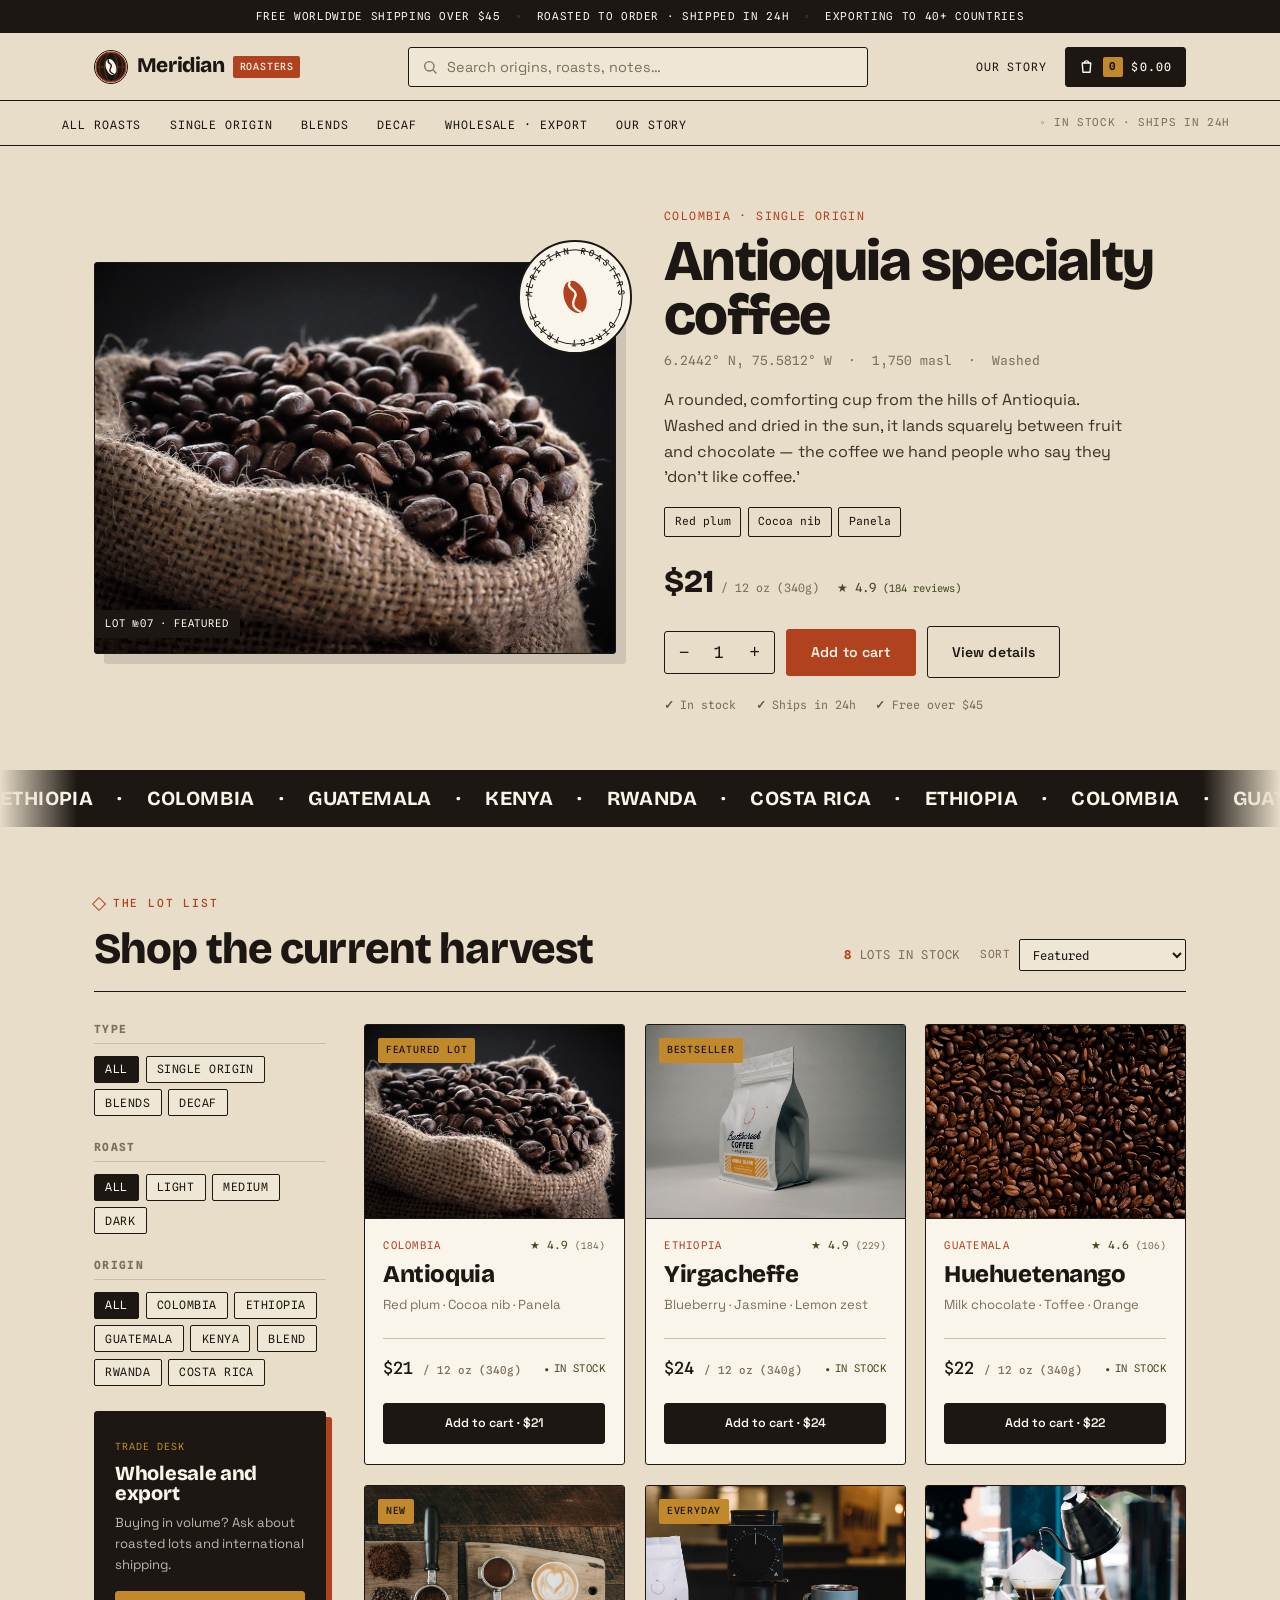
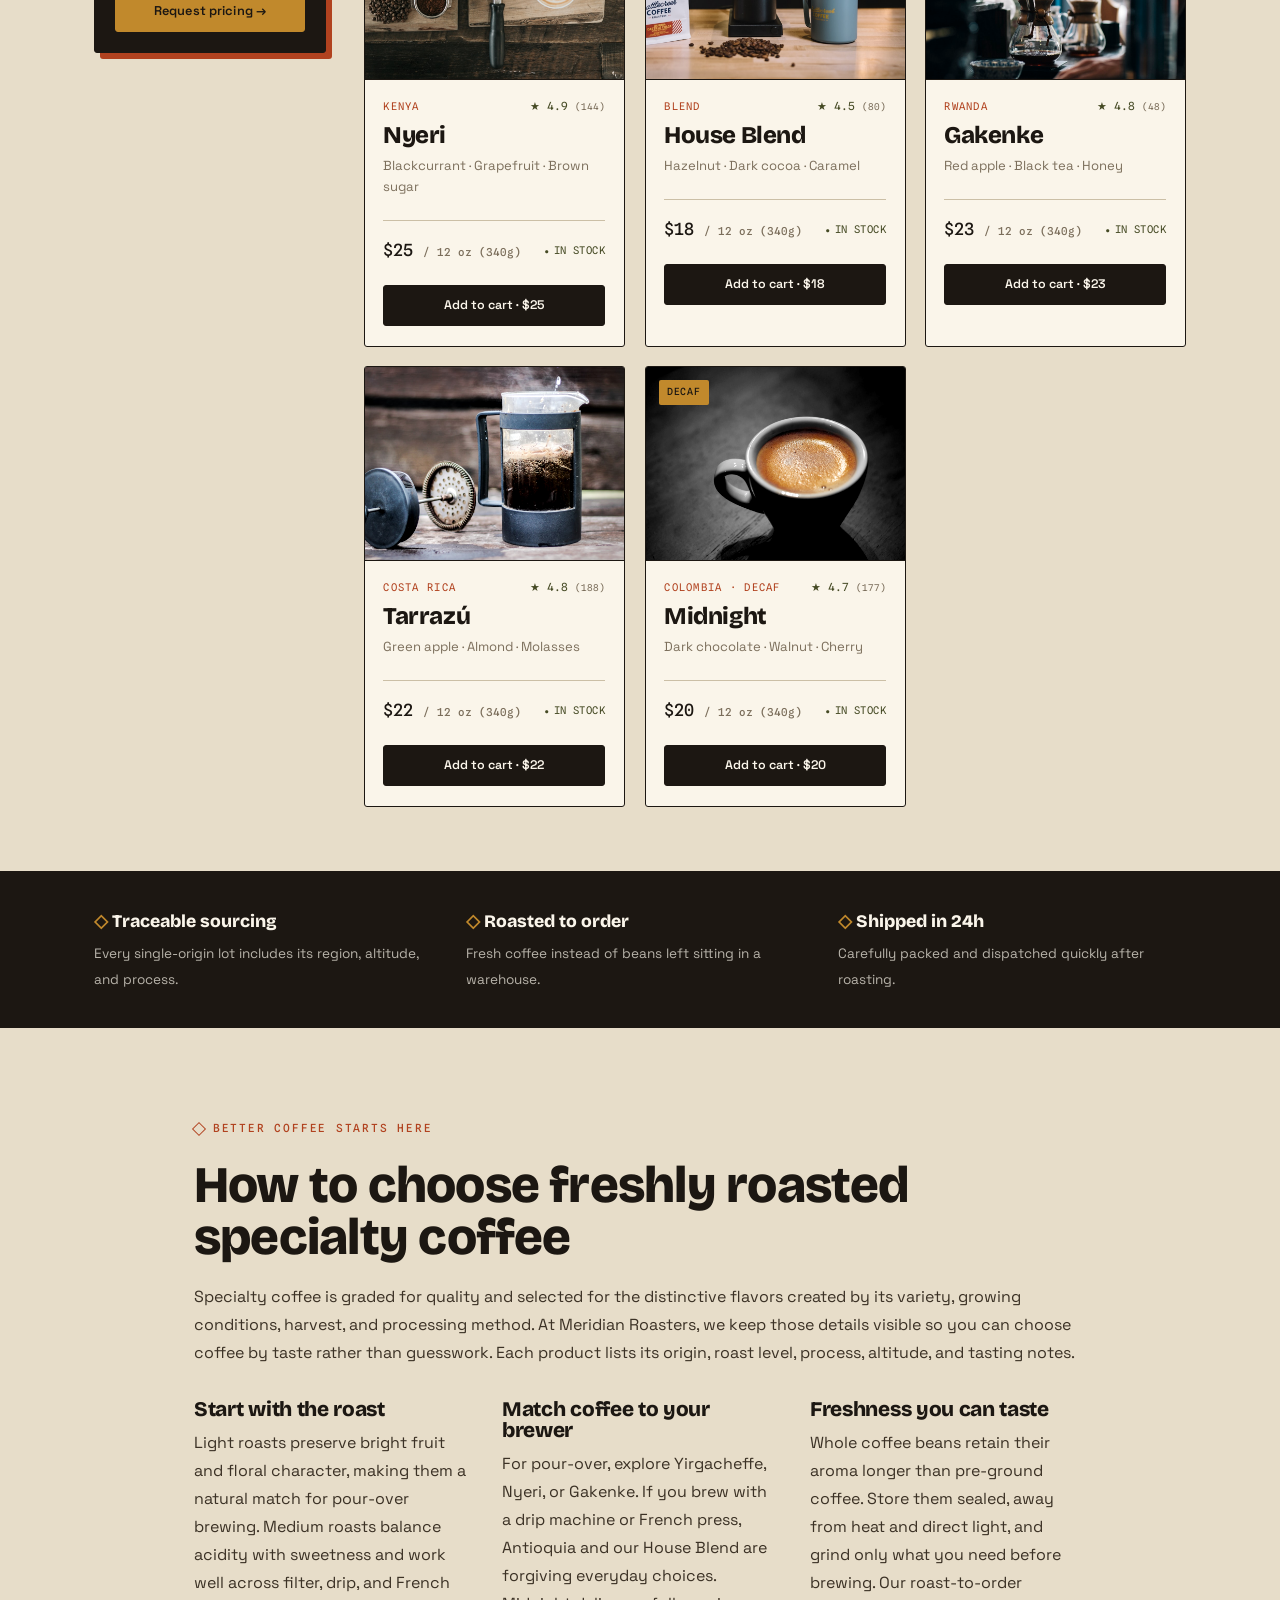
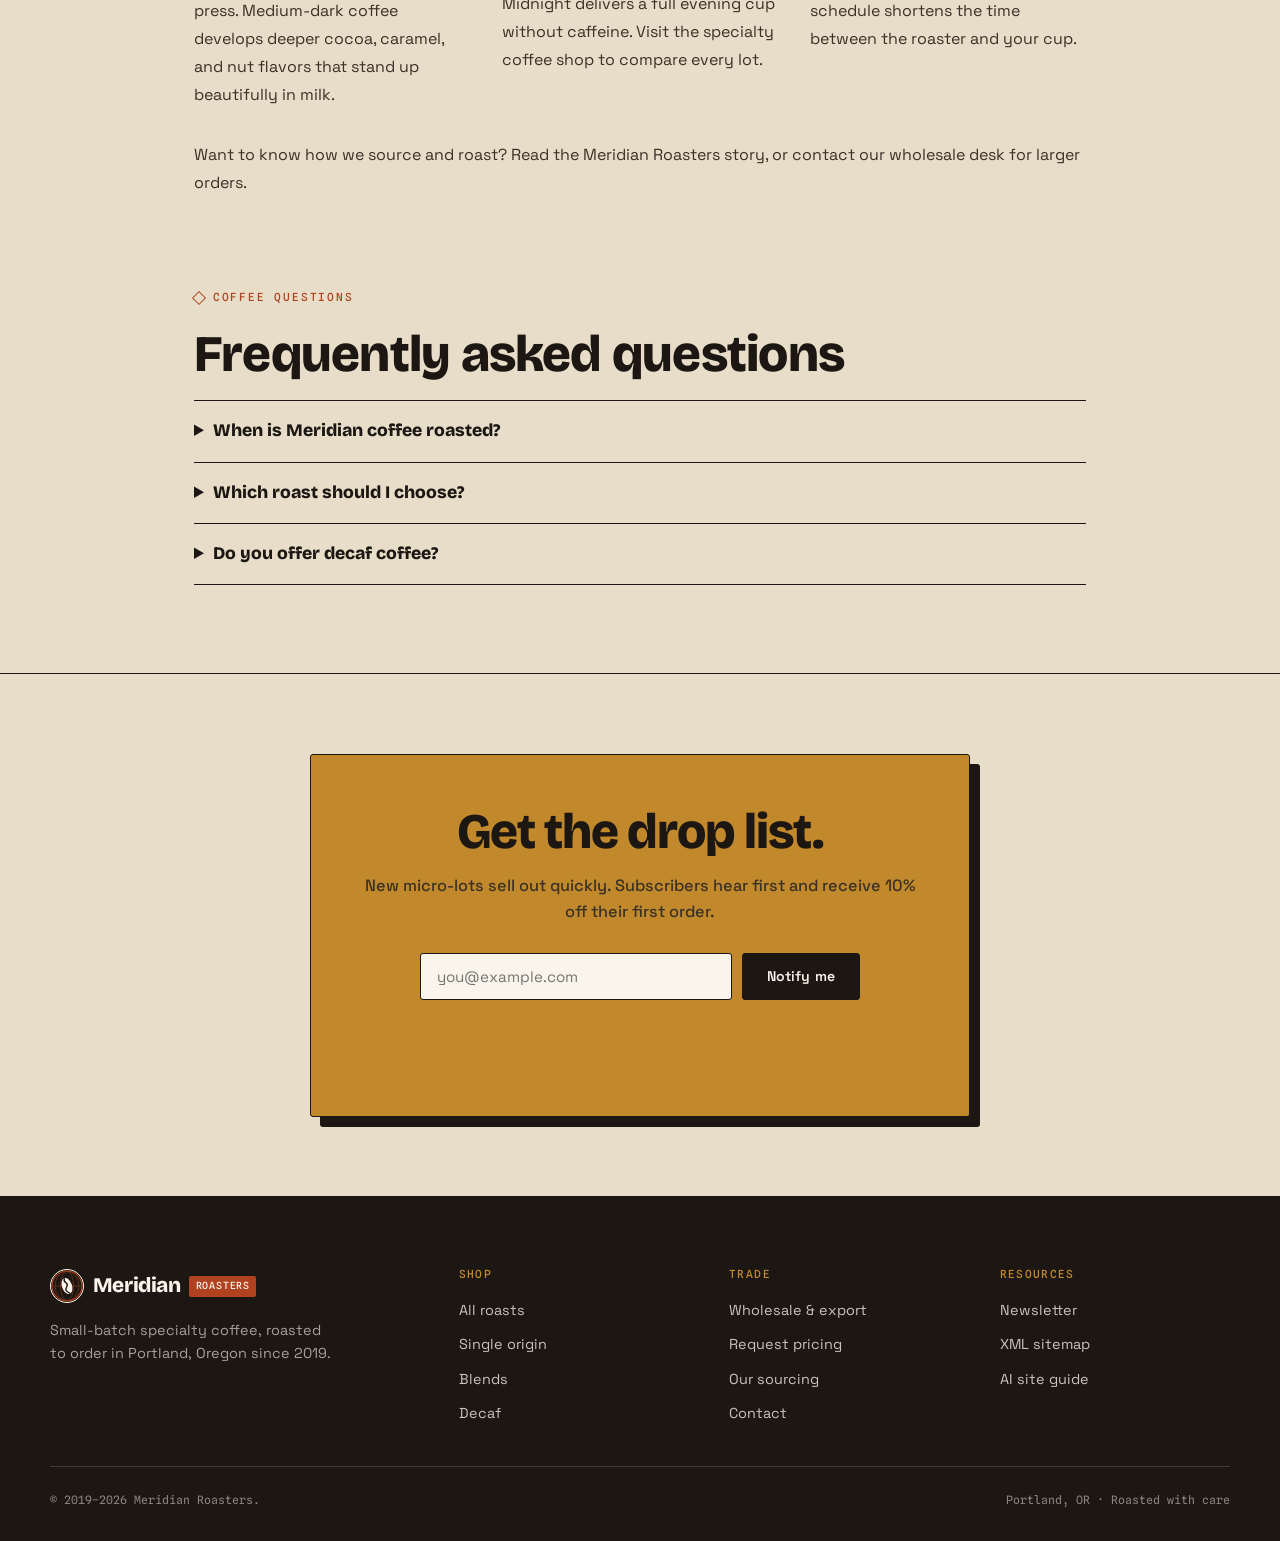
==== commit 3538fae8: "Improve crawlability, metadata, schema, and content SEO" ====
--- a/index.html
+++ b/index.html
@@ -3,37 +3,29 @@
 <head>
   <meta charset="UTF-8" />
   <meta name="viewport" content="width=device-width, initial-scale=1.0" />
-
-  <!-- Favicon -->
   <link rel="icon" href="assets/favicon.svg" type="image/svg+xml" />
   <link rel="apple-touch-icon" href="assets/favicon.svg" />
-
-  <!-- Primary Meta Tags -->
-  <title>Meridian Supply Co. — Small-Batch Specialty Coffee, Roasted to Order</title>
-  <meta name="title" content="Meridian Supply Co. — Small-Batch Specialty Coffee, Roasted to Order" />
-  <meta name="description" content="Single-origin and blended specialty coffee roasted to order in small batches. Ethically sourced beans, shipped within 24 hours of roasting. Free shipping over $45." />
-  <meta name="keywords" content="specialty coffee, single origin coffee, coffee beans online, small batch roasted coffee, freshly roasted coffee, buy coffee online" />
-  <meta name="author" content="Meridian Supply Co." />
+  <title>Fresh Specialty Coffee | Meridian Roasters</title>
+  <meta name="description" content="Shop freshly roasted specialty coffee from Colombia, Ethiopia, Kenya and more. Small-batch, ethically sourced beans shipped within 24 hours." />
+  <meta name="author" content="Meridian Roasters" />
   <meta name="robots" content="index, follow, max-image-preview:large" />
   <link rel="canonical" href="https://meridianroasters.com/" />
 
-  <!-- Open Graph / Facebook -->
   <meta property="og:type" content="website" />
   <meta property="og:url" content="https://meridianroasters.com/" />
-  <meta property="og:title" content="Meridian Supply Co. — Small-Batch Specialty Coffee" />
-  <meta property="og:description" content="Single-origin and blended specialty coffee roasted to order. Ethically sourced, shipped within 24 hours." />
-  <meta property="og:site_name" content="Meridian Supply Co." />
+  <meta property="og:title" content="Fresh Specialty Coffee | Meridian Roasters" />
+  <meta property="og:description" content="Small-batch specialty coffee roasted to order and shipped fresh." />
+  <meta property="og:site_name" content="Meridian Roasters" />
   <meta property="og:image" content="https://meridianroasters.com/assets/og-image.jpg" />
-
-  <!-- Twitter -->
+  <meta property="og:image:width" content="1200" />
+  <meta property="og:image:height" content="630" />
+  <meta property="og:image:alt" content="Meridian Roasters specialty coffee" />
   <meta name="twitter:card" content="summary_large_image" />
-  <meta name="twitter:title" content="Meridian Supply Co. — Small-Batch Specialty Coffee" />
-  <meta name="twitter:description" content="Single-origin and blended specialty coffee roasted to order. Ethically sourced, shipped within 24 hours." />
+  <meta name="twitter:title" content="Fresh Specialty Coffee | Meridian Roasters" />
+  <meta name="twitter:description" content="Small-batch specialty coffee roasted to order and shipped fresh." />
   <meta name="twitter:image" content="https://meridianroasters.com/assets/og-image.jpg" />
-
   <meta name="theme-color" content="#2b1a12" />
 
-  <!-- Structured Data: Organization + WebSite -->
   <script type="application/ld+json">
   {
     "@context": "https://schema.org",
@@ -41,26 +33,47 @@
       {
         "@type": "Organization",
         "@id": "https://meridianroasters.com/#organization",
-        "name": "Meridian Supply Co.",
+        "name": "Meridian Roasters",
         "url": "https://meridianroasters.com/",
-        "logo": "https://meridianroasters.com/assets/logo.png",
-        "description": "Small-batch specialty coffee roaster shipping single-origin and blended beans roasted to order.",
-        "sameAs": [
-          "https://www.instagram.com/meridiansupplyco",
-          "https://www.facebook.com/meridiansupplyco"
-        ]
+        "logo": {
+          "@type": "ImageObject",
+          "url": "https://meridianroasters.com/assets/og-image.jpg",
+          "width": 1200,
+          "height": 630
+        },
+        "description": "A small-batch specialty coffee roaster offering traceable single-origin coffee and blends roasted to order."
       },
       {
         "@type": "WebSite",
         "@id": "https://meridianroasters.com/#website",
         "url": "https://meridianroasters.com/",
-        "name": "Meridian Supply Co.",
+        "name": "Meridian Roasters",
         "publisher": { "@id": "https://meridianroasters.com/#organization" },
         "potentialAction": {
           "@type": "SearchAction",
           "target": "https://meridianroasters.com/shop.html?q={search_term_string}",
           "query-input": "required name=search_term_string"
         }
+      },
+      {
+        "@type": "FAQPage",
+        "mainEntity": [
+          {
+            "@type": "Question",
+            "name": "When is Meridian coffee roasted?",
+            "acceptedAnswer": { "@type": "Answer", "text": "Coffee is roasted in small batches during the week it ships, then dispatched within 24 hours of roasting." }
+          },
+          {
+            "@type": "Question",
+            "name": "Which coffee should I choose?",
+            "acceptedAnswer": { "@type": "Answer", "text": "Choose a light roast for floral and fruit-led flavors, a medium roast for balance and sweetness, or a medium-dark roast for deeper chocolate and caramel notes." }
+          },
+          {
+            "@type": "Question",
+            "name": "Does Meridian Roasters offer decaf?",
+            "acceptedAnswer": { "@type": "Answer", "text": "Yes. Midnight is a medium-dark Colombian coffee decaffeinated with the chemical-free Swiss Water process." }
+          }
+        ]
       }
     ]
   }
@@ -73,116 +86,76 @@
 </head>
 <body>
   <a href="#main" class="skip-link">Skip to content</a>
-
-  <!-- Header injected by JS -->
-  <div id="site-header"></div>
+  <div id="site-header">
+    <header class="seo-header">
+      <a class="brand" href="index.html">Meridian Roasters</a>
+      <nav aria-label="Main navigation"><a href="shop.html">Shop coffee</a> <a href="about.html">Our story</a> <a href="#wholesale">Wholesale</a></nav>
+    </header>
+  </div>
 
   <main id="main">
-    <!-- FEATURED LOT (purchasable) -->
-    <section class="feature-lot" id="feature-lot" aria-label="Featured lot"></section>
-
-    <!-- ORIGINS TICKER -->
-    <div class="marquee" aria-hidden="true">
-      <div class="marquee__track">
-        <span>Ethiopia</span><span aria-hidden="true">·</span>
-        <span>Colombia</span><span aria-hidden="true">·</span>
-        <span>Guatemala</span><span aria-hidden="true">·</span>
-        <span>Kenya</span><span aria-hidden="true">·</span>
-        <span>Rwanda</span><span aria-hidden="true">·</span>
-        <span>Costa Rica</span><span aria-hidden="true">·</span>
-        <span>Ethiopia</span><span aria-hidden="true">·</span>
-        <span>Colombia</span><span aria-hidden="true">·</span>
-        <span>Guatemala</span><span aria-hidden="true">·</span>
-        <span>Kenya</span><span aria-hidden="true">·</span>
-        <span>Rwanda</span><span aria-hidden="true">·</span>
-        <span>Costa Rica</span><span aria-hidden="true">·</span>
+    <section class="feature-lot" id="feature-lot" aria-label="Featured specialty coffee">
+      <div class="flot__media">
+        <a class="flot__img" href="product.html?id=antioquia-colombia" aria-label="Antioquia Colombia specialty coffee">
+          <img class="product-photo" src="assets/products/antioquia-colombia.jpg" width="1000" height="800" alt="Freshly roasted Antioquia Colombia specialty coffee beans" fetchpriority="high" decoding="async" />
+        </a>
+        <span class="flot__lot">Featured single origin</span>
       </div>
-    </div>
-
-    <!-- STOREFRONT CATALOG -->
-    <section class="storefront" id="shop" aria-labelledby="shop-heading">
-      <div class="storefront__bar">
-        <div>
-          <span class="eyebrow">The lot list</span>
-          <h2 id="shop-heading">Shop the current harvest</h2>
-        </div>
-        <div class="storefront__tools">
-          <span class="storefront__count"><b id="storeCount">8</b> lots in stock</span>
-          <label class="sorter">Sort
-            <select id="sortSelect" aria-label="Sort products">
-              <option value="featured">Featured</option>
-              <option value="price-asc">Price: low to high</option>
-              <option value="price-desc">Price: high to low</option>
-              <option value="name">Name: A–Z</option>
-            </select>
-          </label>
-        </div>
-      </div>
-
-      <div class="storefront__grid">
-        <aside class="rail" aria-label="Filter products">
-          <div class="rail__group">
-            <h3 class="rail__title">Type</h3>
-            <div class="rail__pills" id="railCat">
-              <button data-cat="all" aria-pressed="true">All</button>
-              <button data-cat="single">Single origin</button>
-              <button data-cat="blends">Blends</button>
-              <button data-cat="decaf">Decaf</button>
-            </div>
-          </div>
-          <div class="rail__group">
-            <h3 class="rail__title">Roast</h3>
-            <div class="rail__pills" id="railRoast">
-              <button data-roast="all" aria-pressed="true">All</button>
-              <button data-roast="Light">Light</button>
-              <button data-roast="Medium">Medium</button>
-              <button data-roast="Dark">Dark</button>
-            </div>
-          </div>
-          <div class="rail__group">
-            <h3 class="rail__title">Origin</h3>
-            <div class="rail__pills" id="railOrigin"></div>
-          </div>
-          <div class="rail__wholesale" id="wholesale">
-            <span class="rail__stamp">Trade desk</span>
-            <h3>Wholesale &amp; export</h3>
-            <p>Buying by the sack? We ship green &amp; roasted lots worldwide — 5&nbsp;kg minimum, priced per origin.</p>
-            <a class="btn btn--solid btn--block" href="mailto:trade@meridiansupply.com?subject=Wholesale%20enquiry">Request pricing →</a>
-          </div>
-        </aside>
-
-        <div class="catalog">
-          <div class="grid" id="store-grid" aria-live="polite"></div>
-        </div>
+      <div class="flot__buy">
+        <span class="flot__origin">Colombia · Single origin</span>
+        <h1 class="flot__name">Fresh specialty coffee, roasted to order</h1>
+        <div class="flot__spec">Antioquia · 1,750 masl · Washed process</div>
+        <p class="flot__blurb">Discover traceable coffee selected for sweetness, clarity, and character. Our featured Antioquia lot balances red plum, cocoa nib, and panela in a rounded, comforting cup.</p>
+        <div class="flot__notes"><span>Red plum</span><span>Cocoa nib</span><span>Panela</span></div>
+        <div class="flot__actions"><a class="btn btn--copper" href="product.html?id=antioquia-colombia">View featured coffee</a><a class="btn btn--ghost" href="shop.html">Shop all coffee</a></div>
+        <ul class="flot__trust"><li>Roasted fresh</li><li>Ships in 24h</li><li>Free over $45</li></ul>
       </div>
     </section>
 
-    <!-- TRUST STRIP -->
-    <section class="trust" aria-label="Why Meridian">
-      <div class="trust__inner">
-        <div class="trust__item"><b>Direct trade</b><span>Bought from farms we visit, above Fair Trade.</span></div>
-        <div class="trust__item"><b>Roasted to order</b><span>Nothing warehoused — beans hit the drum the week they ship.</span></div>
-        <div class="trust__item"><b>Shipped in 24h</b><span>Out the door in a day, carbon-offset worldwide.</span></div>
+    <div class="marquee" aria-hidden="true"><div class="marquee__track"><span>Ethiopia</span><span>·</span><span>Colombia</span><span>·</span><span>Guatemala</span><span>·</span><span>Kenya</span><span>·</span><span>Rwanda</span><span>·</span><span>Costa Rica</span><span>·</span><span>Ethiopia</span><span>·</span><span>Colombia</span><span>·</span><span>Guatemala</span><span>·</span><span>Kenya</span></div></div>
+
+    <section class="storefront" id="shop" aria-labelledby="shop-heading">
+      <div class="storefront__bar"><div><span class="eyebrow">The lot list</span><h2 id="shop-heading">Shop the current harvest</h2></div><div class="storefront__tools"><span class="storefront__count"><b id="storeCount">8</b> lots in stock</span><label class="sorter">Sort <select id="sortSelect" aria-label="Sort products"><option value="featured">Featured</option><option value="price-asc">Price: low to high</option><option value="price-desc">Price: high to low</option><option value="name">Name: A–Z</option></select></label></div></div>
+      <div class="storefront__grid">
+        <aside class="rail" aria-label="Filter products">
+          <div class="rail__group"><h3 class="rail__title">Type</h3><div class="rail__pills" id="railCat"><button data-cat="all" aria-pressed="true">All</button><button data-cat="single">Single origin</button><button data-cat="blends">Blends</button><button data-cat="decaf">Decaf</button></div></div>
+          <div class="rail__group"><h3 class="rail__title">Roast</h3><div class="rail__pills" id="railRoast"><button data-roast="all" aria-pressed="true">All</button><button data-roast="Light">Light</button><button data-roast="Medium">Medium</button><button data-roast="Dark">Dark</button></div></div>
+          <div class="rail__group"><h3 class="rail__title">Origin</h3><div class="rail__pills" id="railOrigin"></div></div>
+          <div class="rail__wholesale" id="wholesale"><span class="rail__stamp">Trade desk</span><h3>Wholesale and export</h3><p>Buying in volume? Ask about roasted lots and international shipping.</p><a class="btn btn--solid btn--block" href="mailto:hello@meridianroasters.com?subject=Wholesale%20enquiry">Request pricing →</a></div>
+        </aside>
+        <div class="catalog"><div class="grid" id="store-grid" aria-live="polite">
+          <article class="card"><a class="card__visual" href="product.html?id=antioquia-colombia"><img class="product-photo" src="assets/products/antioquia-colombia.jpg" width="1000" height="800" loading="lazy" decoding="async" alt="Antioquia Colombia specialty coffee" /></a><div class="card__body"><span class="card__origin">Colombia</span><h3 class="card__name"><a href="product.html?id=antioquia-colombia">Antioquia</a></h3><p class="card__notes">Red plum · Cocoa nib · Panela</p></div></article>
+          <article class="card"><a class="card__visual" href="product.html?id=yirgacheffe-ethiopia"><img class="product-photo" src="assets/products/yirgacheffe-ethiopia.jpg" width="1000" height="800" loading="lazy" decoding="async" alt="Yirgacheffe Ethiopia specialty coffee" /></a><div class="card__body"><span class="card__origin">Ethiopia</span><h3 class="card__name"><a href="product.html?id=yirgacheffe-ethiopia">Yirgacheffe</a></h3><p class="card__notes">Blueberry · Jasmine · Lemon zest</p></div></article>
+          <article class="card"><a class="card__visual" href="product.html?id=huehuetenango-guatemala"><img class="product-photo" src="assets/products/huehuetenango-guatemala.jpg" width="1000" height="800" loading="lazy" decoding="async" alt="Huehuetenango Guatemala specialty coffee" /></a><div class="card__body"><span class="card__origin">Guatemala</span><h3 class="card__name"><a href="product.html?id=huehuetenango-guatemala">Huehuetenango</a></h3><p class="card__notes">Milk chocolate · Toffee · Orange</p></div></article>
+          <article class="card"><a class="card__visual" href="product.html?id=nyeri-kenya"><img class="product-photo" src="assets/products/nyeri-kenya.jpg" width="1000" height="800" loading="lazy" decoding="async" alt="Nyeri Kenya specialty coffee" /></a><div class="card__body"><span class="card__origin">Kenya</span><h3 class="card__name"><a href="product.html?id=nyeri-kenya">Nyeri</a></h3><p class="card__notes">Blackcurrant · Grapefruit · Brown sugar</p></div></article>
+          <article class="card"><a class="card__visual" href="product.html?id=meridian-house-blend"><img class="product-photo" src="assets/products/meridian-house-blend.jpg" width="1000" height="800" loading="lazy" decoding="async" alt="Meridian House Blend coffee" /></a><div class="card__body"><span class="card__origin">Blend</span><h3 class="card__name"><a href="product.html?id=meridian-house-blend">House Blend</a></h3><p class="card__notes">Hazelnut · Dark cocoa · Caramel</p></div></article>
+          <article class="card"><a class="card__visual" href="product.html?id=gakenke-rwanda"><img class="product-photo" src="assets/products/gakenke-rwanda.jpg" width="1000" height="800" loading="lazy" decoding="async" alt="Gakenke Rwanda specialty coffee" /></a><div class="card__body"><span class="card__origin">Rwanda</span><h3 class="card__name"><a href="product.html?id=gakenke-rwanda">Gakenke</a></h3><p class="card__notes">Red apple · Black tea · Honey</p></div></article>
+          <article class="card"><a class="card__visual" href="product.html?id=tarrazu-costa-rica"><img class="product-photo" src="assets/products/tarrazu-costa-rica.jpg" width="1000" height="800" loading="lazy" decoding="async" alt="Tarrazu Costa Rica specialty coffee" /></a><div class="card__body"><span class="card__origin">Costa Rica</span><h3 class="card__name"><a href="product.html?id=tarrazu-costa-rica">Tarrazú</a></h3><p class="card__notes">Green apple · Almond · Molasses</p></div></article>
+          <article class="card"><a class="card__visual" href="product.html?id=decaf-swiss-water"><img class="product-photo" src="assets/products/decaf-swiss-water.jpg" width="1000" height="800" loading="lazy" decoding="async" alt="Midnight Swiss Water decaf coffee" /></a><div class="card__body"><span class="card__origin">Colombia · Decaf</span><h3 class="card__name"><a href="product.html?id=decaf-swiss-water">Midnight</a></h3><p class="card__notes">Dark chocolate · Walnut · Cherry</p></div></article>
+        </div></div>
       </div>
     </section>
 
-    <!-- NEWSLETTER -->
-    <section class="cta-band" aria-labelledby="cta-heading">
-      <div class="cta-band__inner">
-        <h2 id="cta-heading">Get the drop list.</h2>
-        <p>New micro-lots sell out in days. Subscribers hear first — plus 10% off your first order.</p>
-        <form class="signup" id="signup-form" novalidate>
-          <label class="visually-hidden" for="email">Email address</label>
-          <input type="email" id="email" name="email" placeholder="you@example.com" autocomplete="email" required />
-          <button type="submit" class="btn btn--solid">Notify me</button>
-        </form>
-        <p class="signup__note" id="signup-note" role="status"></p>
+    <section class="trust" aria-label="Why Meridian Roasters"><div class="trust__inner"><div class="trust__item"><b>Traceable sourcing</b><span>Every single-origin lot includes its region, altitude, and process.</span></div><div class="trust__item"><b>Roasted to order</b><span>Fresh coffee instead of beans left sitting in a warehouse.</span></div><div class="trust__item"><b>Shipped in 24h</b><span>Carefully packed and dispatched quickly after roasting.</span></div></div></section>
+
+    <section class="seo-content" aria-labelledby="why-heading">
+      <span class="eyebrow">Better coffee starts here</span>
+      <h2 id="why-heading">How to choose freshly roasted specialty coffee</h2>
+      <p>Specialty coffee is graded for quality and selected for the distinctive flavors created by its variety, growing conditions, harvest, and processing method. At Meridian Roasters, we keep those details visible so you can choose coffee by taste rather than guesswork. Each product lists its origin, roast level, process, altitude, and tasting notes.</p>
+      <div class="seo-content__grid">
+        <div><h3>Start with the roast</h3><p>Light roasts preserve bright fruit and floral character, making them a natural match for pour-over brewing. Medium roasts balance acidity with sweetness and work well across filter, drip, and French press. Medium-dark coffee develops deeper cocoa, caramel, and nut flavors that stand up beautifully in milk.</p></div>
+        <div><h3>Match coffee to your brewer</h3><p>For pour-over, explore Yirgacheffe, Nyeri, or Gakenke. If you brew with a drip machine or French press, Antioquia and our House Blend are forgiving everyday choices. Midnight delivers a full evening cup without caffeine. Visit the <a href="shop.html">specialty coffee shop</a> to compare every lot.</p></div>
+        <div><h3>Freshness you can taste</h3><p>Whole coffee beans retain their aroma longer than pre-ground coffee. Store them sealed, away from heat and direct light, and grind only what you need before brewing. Our roast-to-order schedule shortens the time between the roaster and your cup.</p></div>
       </div>
+      <p>Want to know how we source and roast? Read <a href="about.html">the Meridian Roasters story</a>, or contact our wholesale desk for larger orders.</p>
     </section>
+
+    <section class="faq" aria-labelledby="faq-heading"><span class="eyebrow">Coffee questions</span><h2 id="faq-heading">Frequently asked questions</h2><details><summary>When is Meridian coffee roasted?</summary><p>We roast in small batches during the week your coffee ships and dispatch orders within 24 hours of roasting.</p></details><details><summary>Which roast should I choose?</summary><p>Choose light roast for floral and fruit-led flavors, medium for balance and sweetness, or medium-dark for chocolate, caramel, and a fuller body.</p></details><details><summary>Do you offer decaf coffee?</summary><p>Yes. Midnight is a Colombian coffee decaffeinated with the chemical-free Swiss Water process.</p></details></section>
+
+    <section class="cta-band" aria-labelledby="cta-heading"><div class="cta-band__inner"><h2 id="cta-heading">Get the drop list.</h2><p>New micro-lots sell out quickly. Subscribers hear first and receive 10% off their first order.</p><form class="signup" id="signup-form" novalidate><label class="visually-hidden" for="email">Email address</label><input type="email" id="email" name="email" placeholder="you@example.com" autocomplete="email" required /><button type="submit" class="btn btn--solid">Notify me</button></form><p class="signup__note" id="signup-note" role="status"></p></div></section>
   </main>
 
-  <div id="site-footer"></div>
-
+  <div id="site-footer"><footer class="seo-footer"><p>© Meridian Roasters. Small-batch specialty coffee, roasted to order.</p><nav aria-label="Footer navigation"><a href="index.html">Home</a> <a href="shop.html">Shop</a> <a href="about.html">Our story</a> <a href="sitemap.xml">Sitemap</a></nav></footer></div>
   <script src="js/products.js"></script>
   <script src="js/main.js"></script>
 </body>
--- a/css/style.css
+++ b/css/style.css
@@ -729,6 +729,30 @@
     border-bottom: 1.5px solid var(--ink); gap: 1rem;
   }
 }
+
+/* Crawlable fallbacks and editorial SEO content. JavaScript progressively
+   enhances the header, catalog, and footer without hiding them from bots. */
+.seo-header, .seo-footer {
+  max-width: var(--max); margin: 0 auto; padding: 1rem var(--pad);
+  display: flex; align-items: center; justify-content: space-between; gap: 1rem;
+  border-bottom: 1.5px solid var(--ink);
+}
+.seo-header nav, .seo-footer nav { display: flex; flex-wrap: wrap; gap: 1rem; font-family: var(--fm); }
+.seo-content, .faq { max-width: 980px; margin: 0 auto; padding: clamp(3rem, 7vw, 5.5rem) var(--pad); }
+.seo-content h2, .faq h2 { font-family: var(--fd); font-size: clamp(2rem, 5vw, 3.2rem); line-height: 1; margin: .5rem 0 1.25rem; }
+.seo-content h3 { font-family: var(--fd); font-size: 1.3rem; margin-bottom: .55rem; }
+.seo-content p, .faq p { font-family: var(--fb); color: var(--ink-2); line-height: 1.75; }
+.seo-content p + p { margin-top: 1rem; }
+.seo-content__grid { display: grid; grid-template-columns: repeat(3, 1fr); gap: 2rem; margin: 2rem 0; }
+.faq { padding-top: 0; }
+.faq details { border-top: 1.5px solid var(--ink); padding: 1rem 0; }
+.faq details:last-child { border-bottom: 1.5px solid var(--ink); }
+.faq summary { cursor: pointer; font-family: var(--fd); font-weight: 800; font-size: 1.1rem; }
+.faq details p { margin-top: .75rem; max-width: 70ch; }
+@media (max-width: 760px) {
+  .seo-header, .seo-footer { align-items: flex-start; flex-direction: column; }
+  .seo-content__grid { grid-template-columns: 1fr; gap: 1.4rem; }
+}
 @media (max-width: 520px) {
   .site-footer__inner { grid-template-columns: 1fr; }
   .hero__stats { flex-direction: column; }
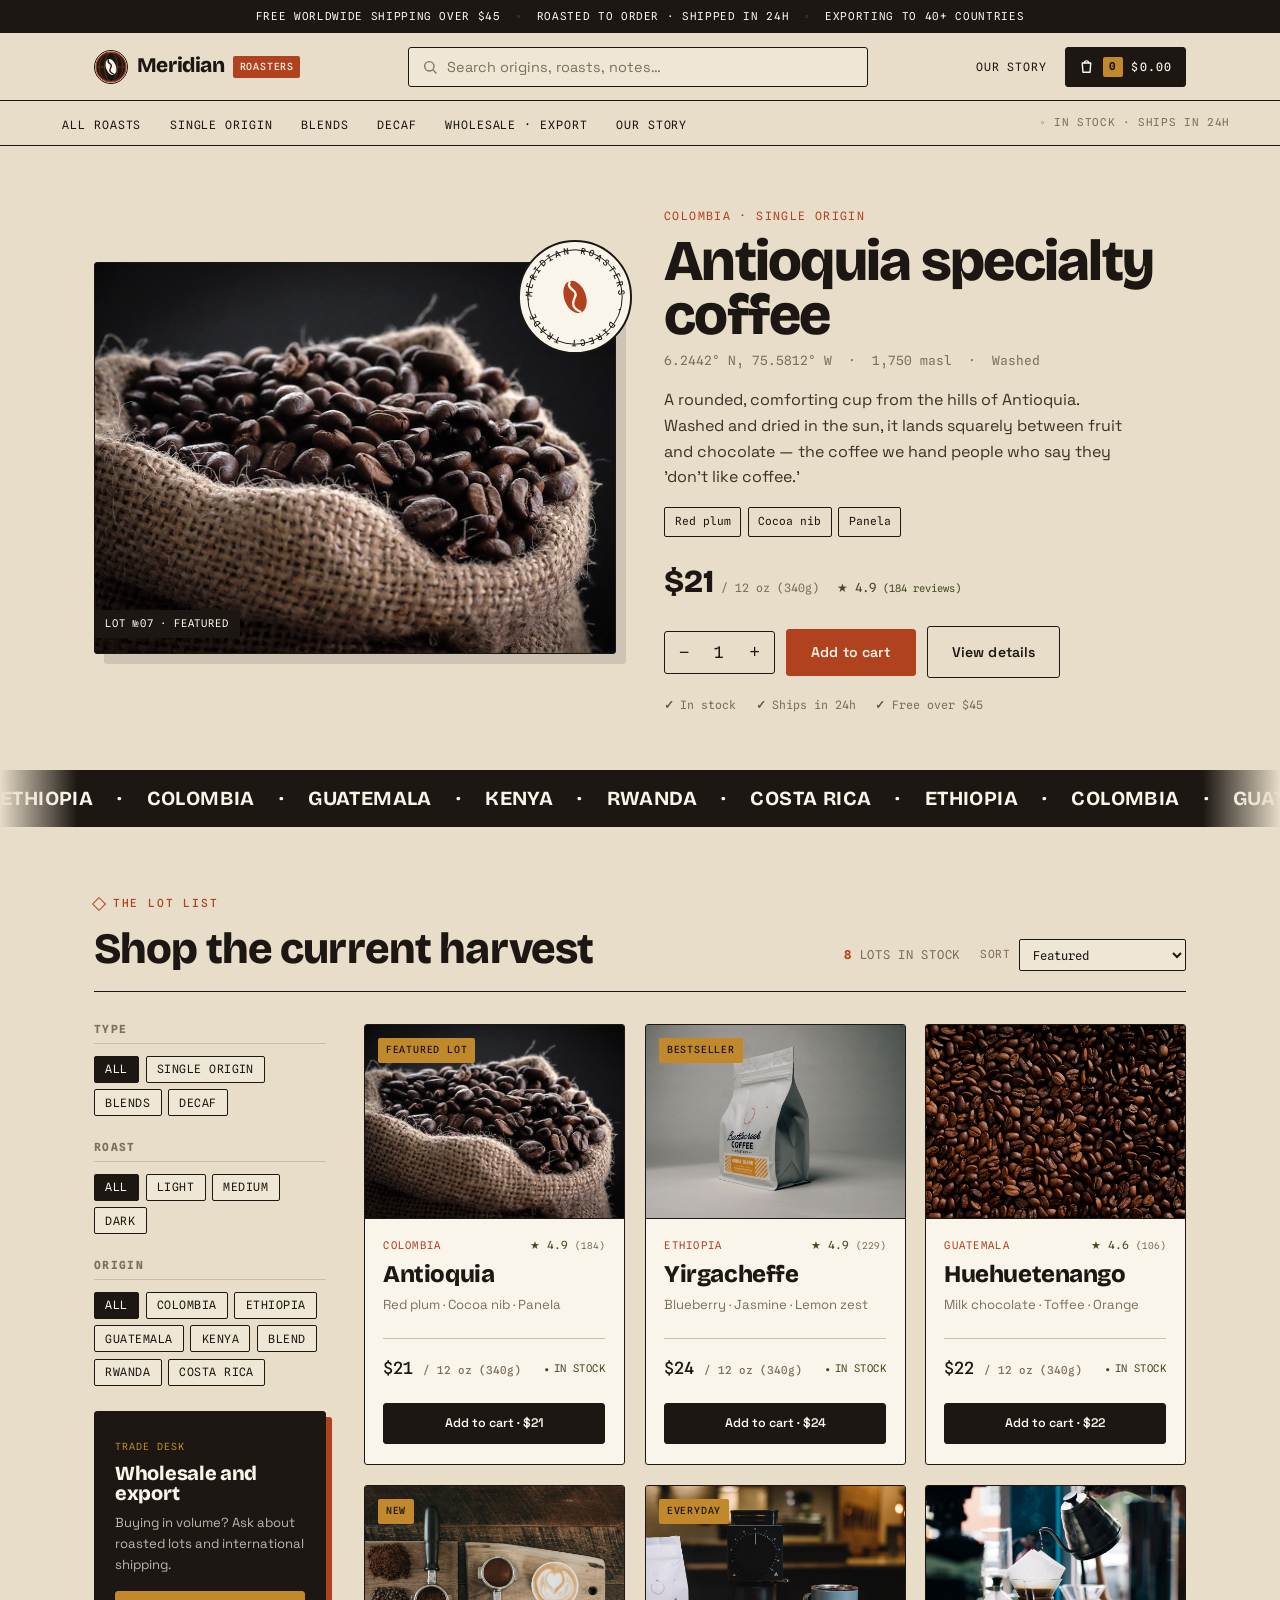
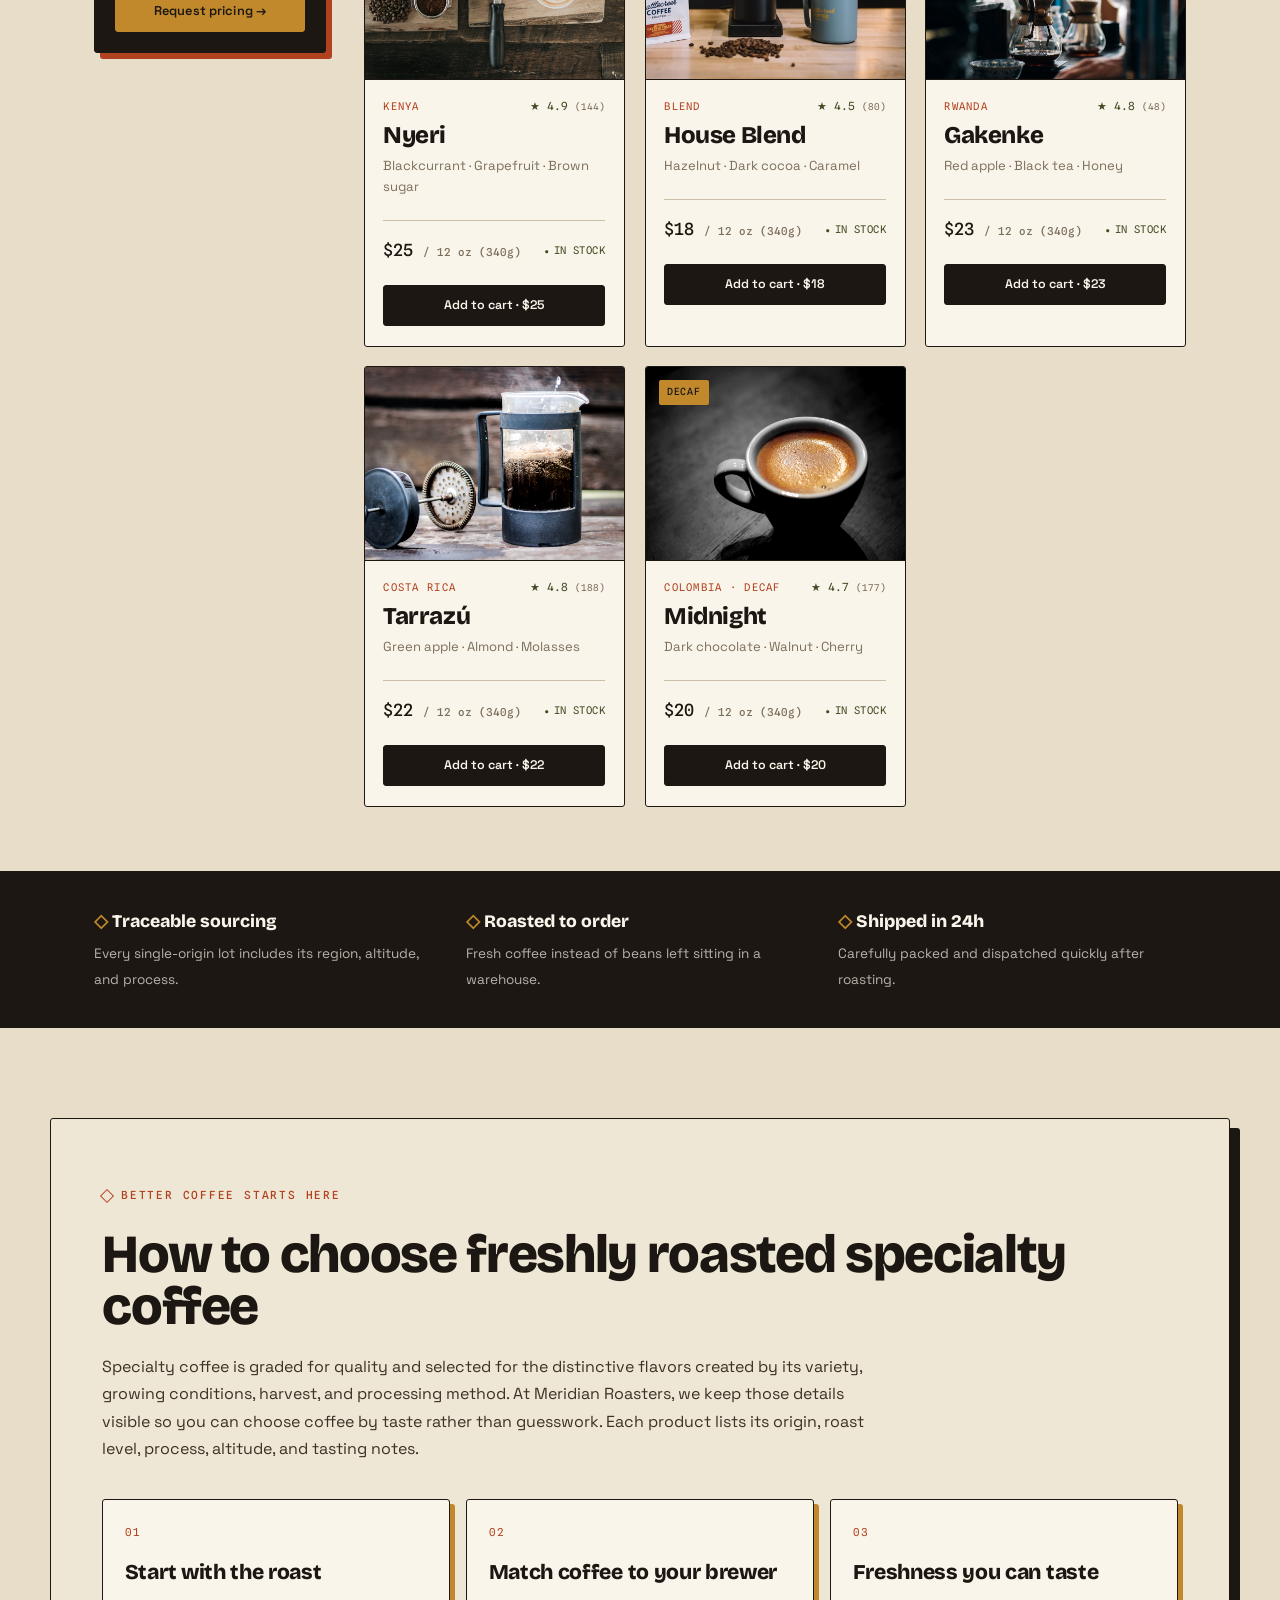
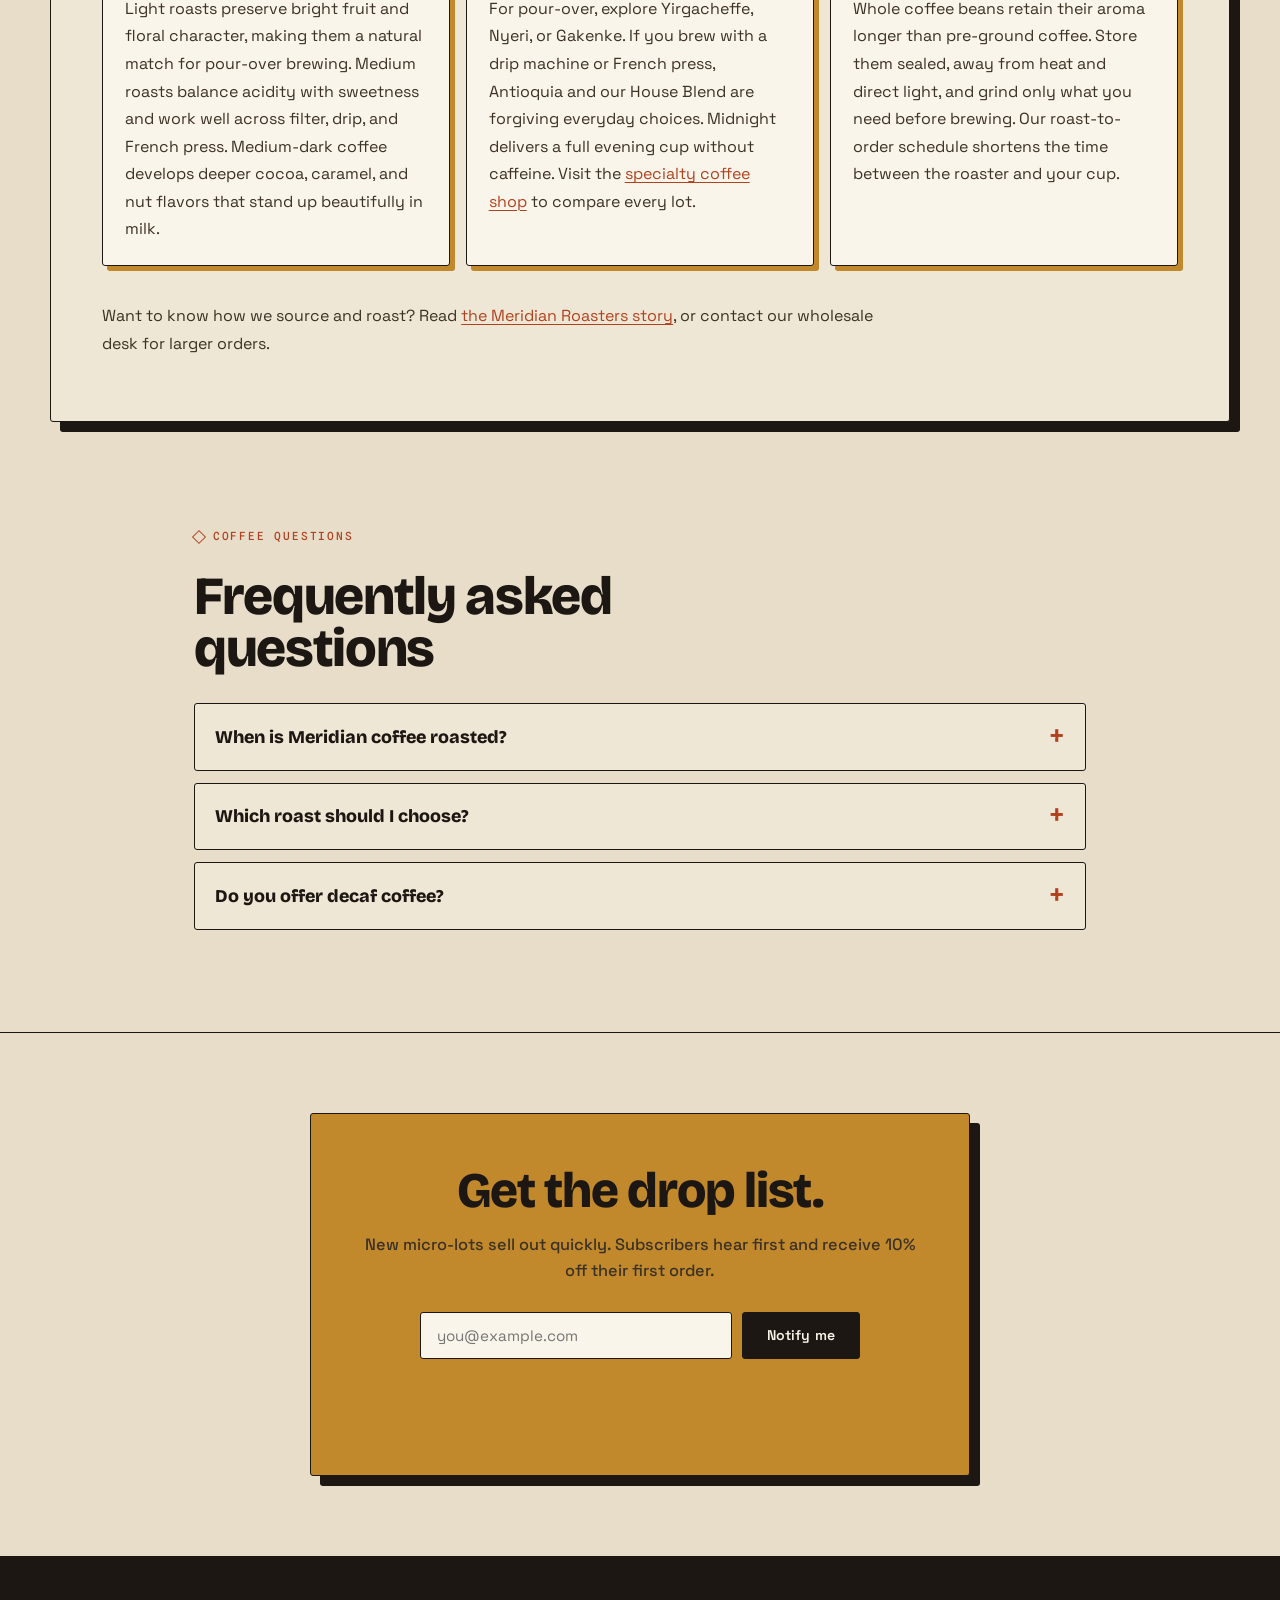
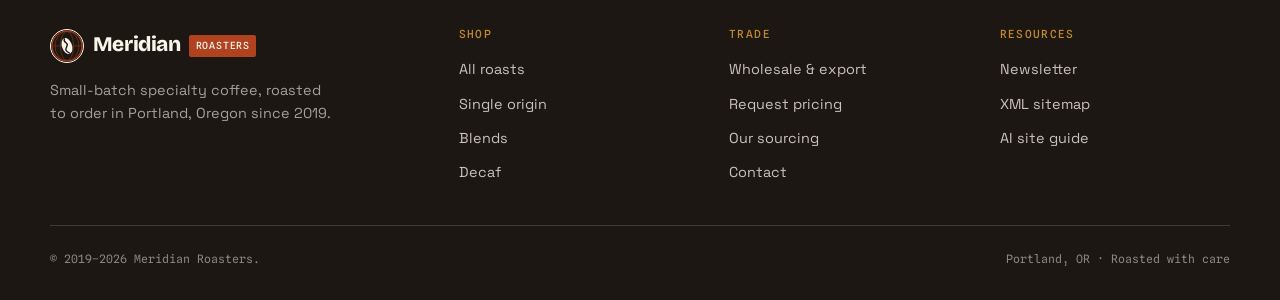
==== commit 37bf4b79: "Integrate SEO content with storefront design" ====
--- a/index.html
+++ b/index.html
@@ -82,7 +82,7 @@
   <link rel="preconnect" href="https://fonts.googleapis.com" />
   <link rel="preconnect" href="https://fonts.gstatic.com" crossorigin />
   <link href="https://fonts.googleapis.com/css2?family=Bricolage+Grotesque:opsz,wght@12..96,600;12..96,700;12..96,800&family=Space+Grotesk:wght@400;500;600;700&family=Spline+Sans+Mono:wght@400;500;600&display=swap" rel="stylesheet" />
-  <link rel="stylesheet" href="css/style.css" />
+  <link rel="stylesheet" href="css/style.css?v=20260711-2" />
 </head>
 <body>
   <a href="#main" class="skip-link">Skip to content</a>
@@ -156,7 +156,7 @@
   </main>
 
   <div id="site-footer"><footer class="seo-footer"><p>© Meridian Roasters. Small-batch specialty coffee, roasted to order.</p><nav aria-label="Footer navigation"><a href="index.html">Home</a> <a href="shop.html">Shop</a> <a href="about.html">Our story</a> <a href="sitemap.xml">Sitemap</a></nav></footer></div>
-  <script src="js/products.js"></script>
-  <script src="js/main.js"></script>
+  <script src="js/products.js?v=20260711-2"></script>
+  <script src="js/main.js?v=20260711-2"></script>
 </body>
 </html>
--- a/css/style.css
+++ b/css/style.css
@@ -738,20 +738,52 @@
   border-bottom: 1.5px solid var(--ink);
 }
 .seo-header nav, .seo-footer nav { display: flex; flex-wrap: wrap; gap: 1rem; font-family: var(--fm); }
-.seo-content, .faq { max-width: 980px; margin: 0 auto; padding: clamp(3rem, 7vw, 5.5rem) var(--pad); }
-.seo-content h2, .faq h2 { font-family: var(--fd); font-size: clamp(2rem, 5vw, 3.2rem); line-height: 1; margin: .5rem 0 1.25rem; }
-.seo-content h3 { font-family: var(--fd); font-size: 1.3rem; margin-bottom: .55rem; }
-.seo-content p, .faq p { font-family: var(--fb); color: var(--ink-2); line-height: 1.75; }
+.seo-content {
+  max-width: var(--max); margin: clamp(3.5rem, 7vw, 6rem) auto 0;
+  padding: clamp(2.5rem, 5vw, 4rem) clamp(1.25rem, 4vw, 3.5rem);
+  background: var(--paper-2); border: 1.5px solid var(--ink); border-radius: var(--radius);
+  box-shadow: 10px 10px 0 var(--ink);
+}
+.seo-content > p { max-width: 78ch; }
+.seo-content h2, .faq h2 {
+  font-family: var(--fd); font-weight: 800; font-size: clamp(2rem, 5vw, 3.35rem);
+  letter-spacing: -.025em; line-height: .98; margin: .55rem 0 1.25rem;
+}
+.seo-content h3 { font-family: var(--fd); font-weight: 800; font-size: 1.32rem; line-height: 1.1; margin-bottom: .7rem; }
+.seo-content p, .faq p { font-family: var(--fb); color: var(--ink-2); line-height: 1.72; }
 .seo-content p + p { margin-top: 1rem; }
-.seo-content__grid { display: grid; grid-template-columns: repeat(3, 1fr); gap: 2rem; margin: 2rem 0; }
-.faq { padding-top: 0; }
-.faq details { border-top: 1.5px solid var(--ink); padding: 1rem 0; }
-.faq details:last-child { border-bottom: 1.5px solid var(--ink); }
-.faq summary { cursor: pointer; font-family: var(--fd); font-weight: 800; font-size: 1.1rem; }
-.faq details p { margin-top: .75rem; max-width: 70ch; }
+.seo-content a, .faq a { color: var(--rust); text-decoration: underline; text-decoration-thickness: 1px; text-underline-offset: .2em; }
+.seo-content__grid { display: grid; grid-template-columns: repeat(3, 1fr); gap: 1rem; margin: 2.25rem 0; counter-reset: guide; }
+.seo-content__grid > div {
+  position: relative; min-width: 0; padding: 1.5rem 1.35rem 1.4rem;
+  background: var(--cream); border: 1.5px solid var(--ink); border-radius: var(--radius);
+  box-shadow: 5px 5px 0 var(--gold); counter-increment: guide;
+}
+.seo-content__grid > div::before {
+  content: "0" counter(guide); display: block; margin-bottom: 1.2rem;
+  font-family: var(--fm); font-size: .68rem; letter-spacing: .12em; color: var(--rust);
+}
+.faq { max-width: 980px; margin: 0 auto; padding: clamp(4.5rem, 8vw, 7rem) var(--pad); }
+.faq .eyebrow { color: var(--rust); }
+.faq h2 { max-width: 14ch; margin-bottom: 1.8rem; }
+.faq details {
+  margin-top: .75rem; padding: 0 1.25rem;
+  background: var(--paper-2); border: 1.5px solid var(--ink); border-radius: var(--radius);
+  transition: box-shadow .18s ease, transform .18s ease;
+}
+.faq details:hover, .faq details[open] { box-shadow: 5px 5px 0 var(--rust); transform: translate(-2px,-2px); }
+.faq summary {
+  position: relative; cursor: pointer; list-style: none; padding: 1.15rem 2.5rem 1.15rem 0;
+  font-family: var(--fd); font-weight: 800; font-size: 1.12rem;
+}
+.faq summary::-webkit-details-marker { display: none; }
+.faq summary::after { content: "+"; position: absolute; right: .1rem; top: .85rem; font-family: var(--fm); font-size: 1.4rem; color: var(--rust); }
+.faq details[open] summary::after { content: "−"; }
+.faq details p { max-width: 70ch; padding: 0 2.5rem 1.25rem 0; }
 @media (max-width: 760px) {
   .seo-header, .seo-footer { align-items: flex-start; flex-direction: column; }
-  .seo-content__grid { grid-template-columns: 1fr; gap: 1.4rem; }
+  .seo-content { margin-inline: var(--pad); }
+  .seo-content__grid { grid-template-columns: 1fr; gap: 1rem; }
 }
 @media (max-width: 520px) {
   .site-footer__inner { grid-template-columns: 1fr; }
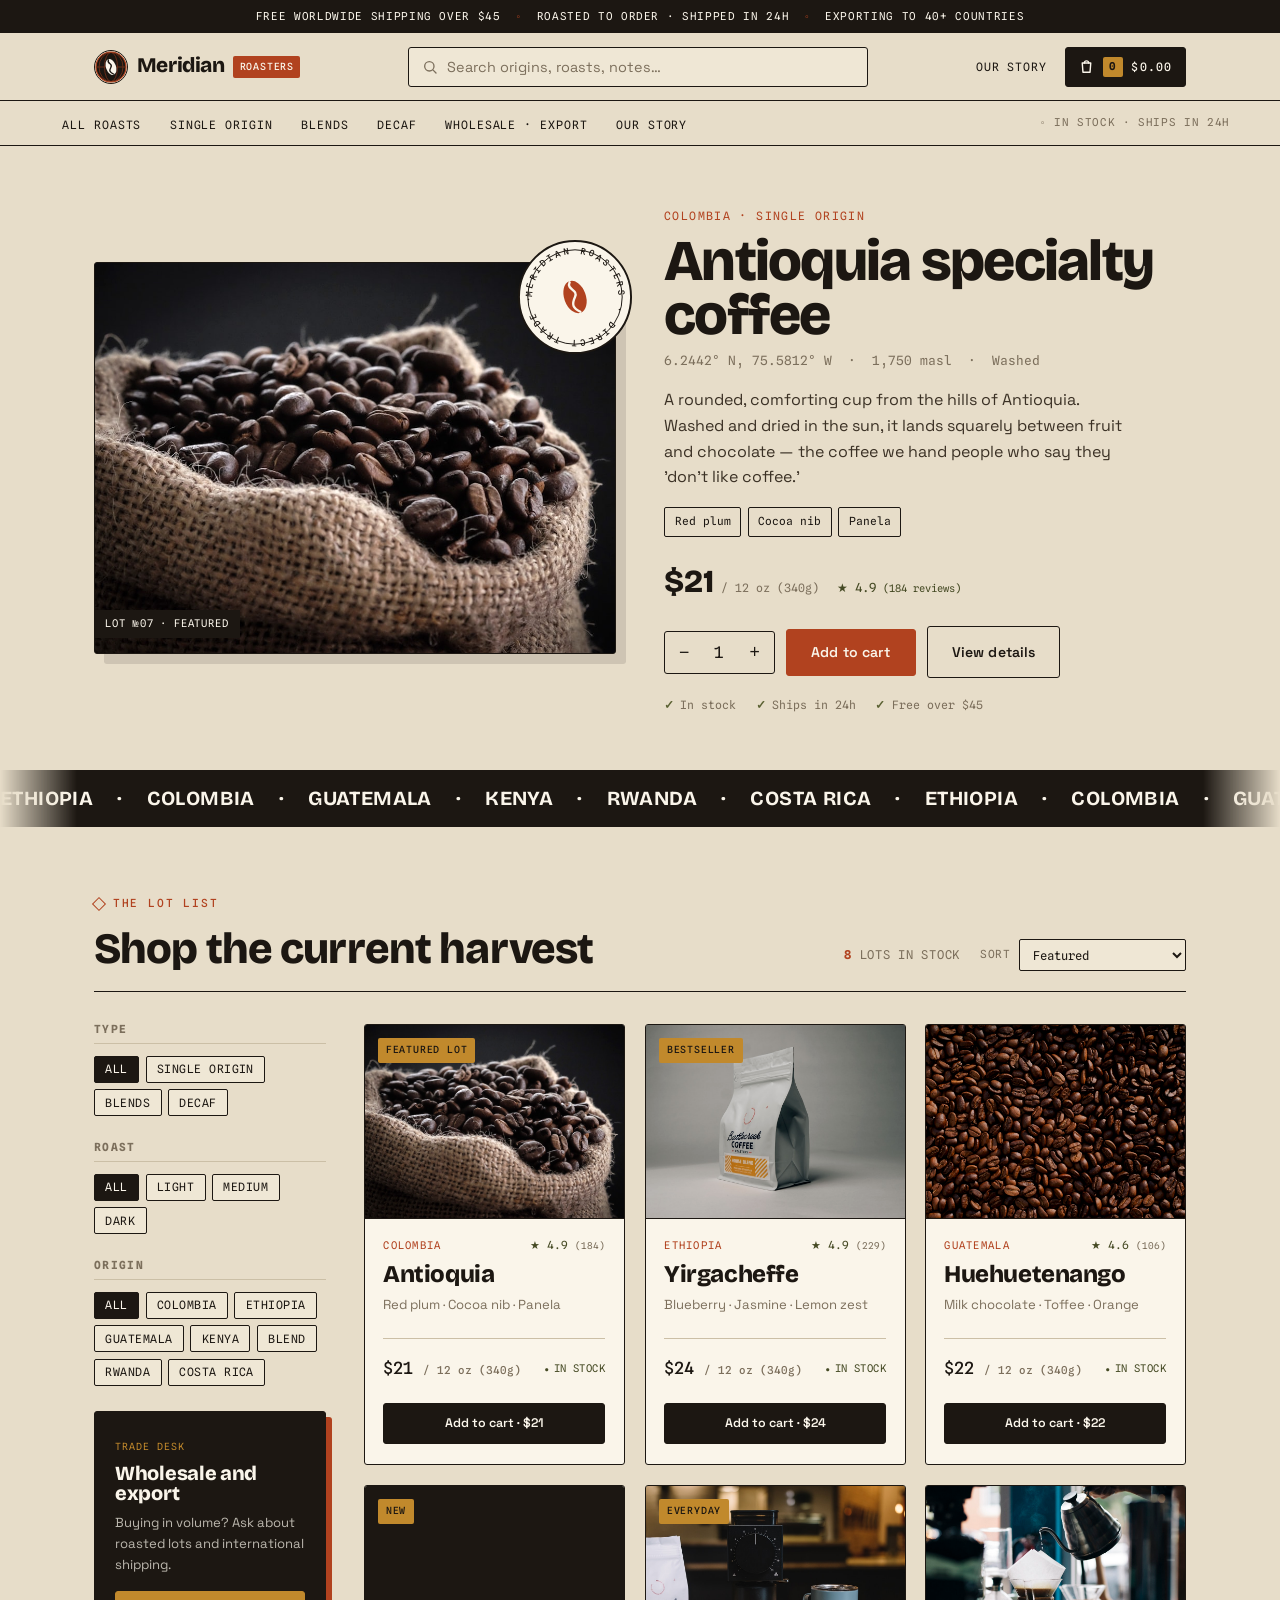
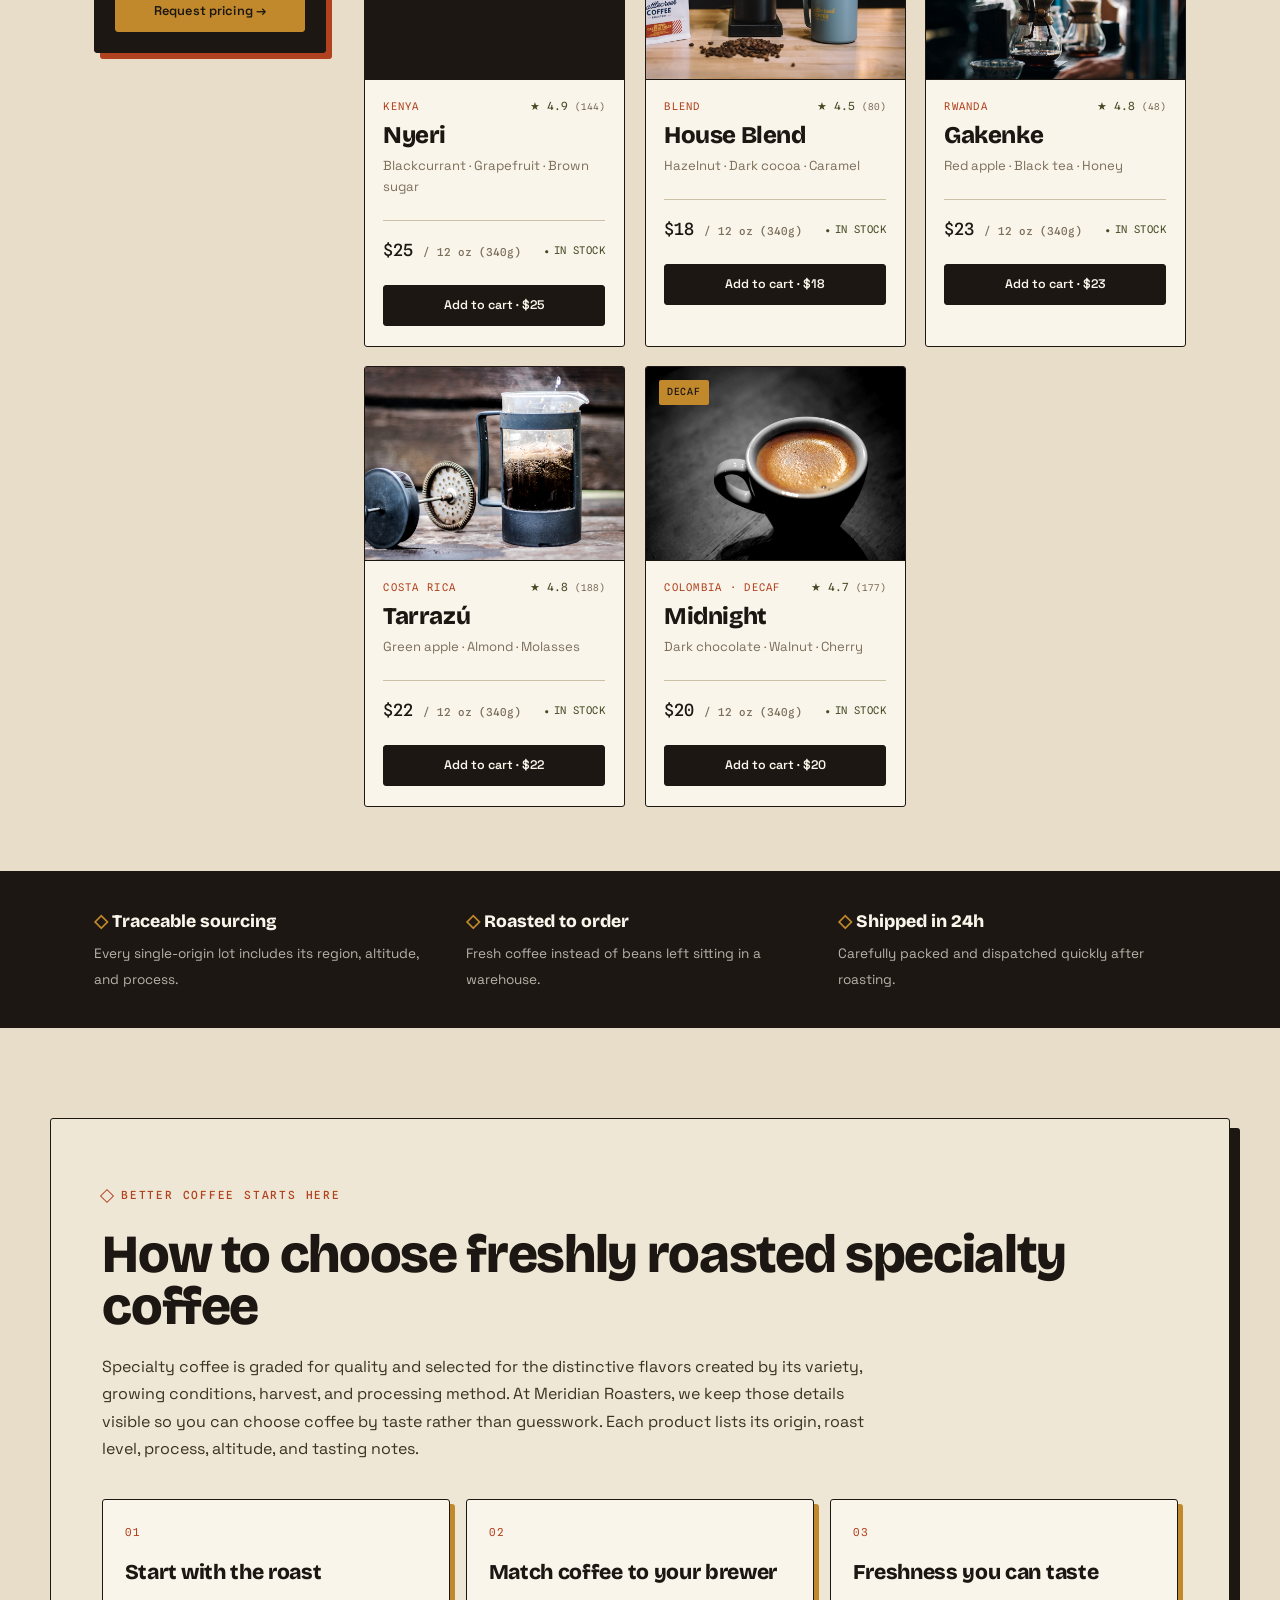
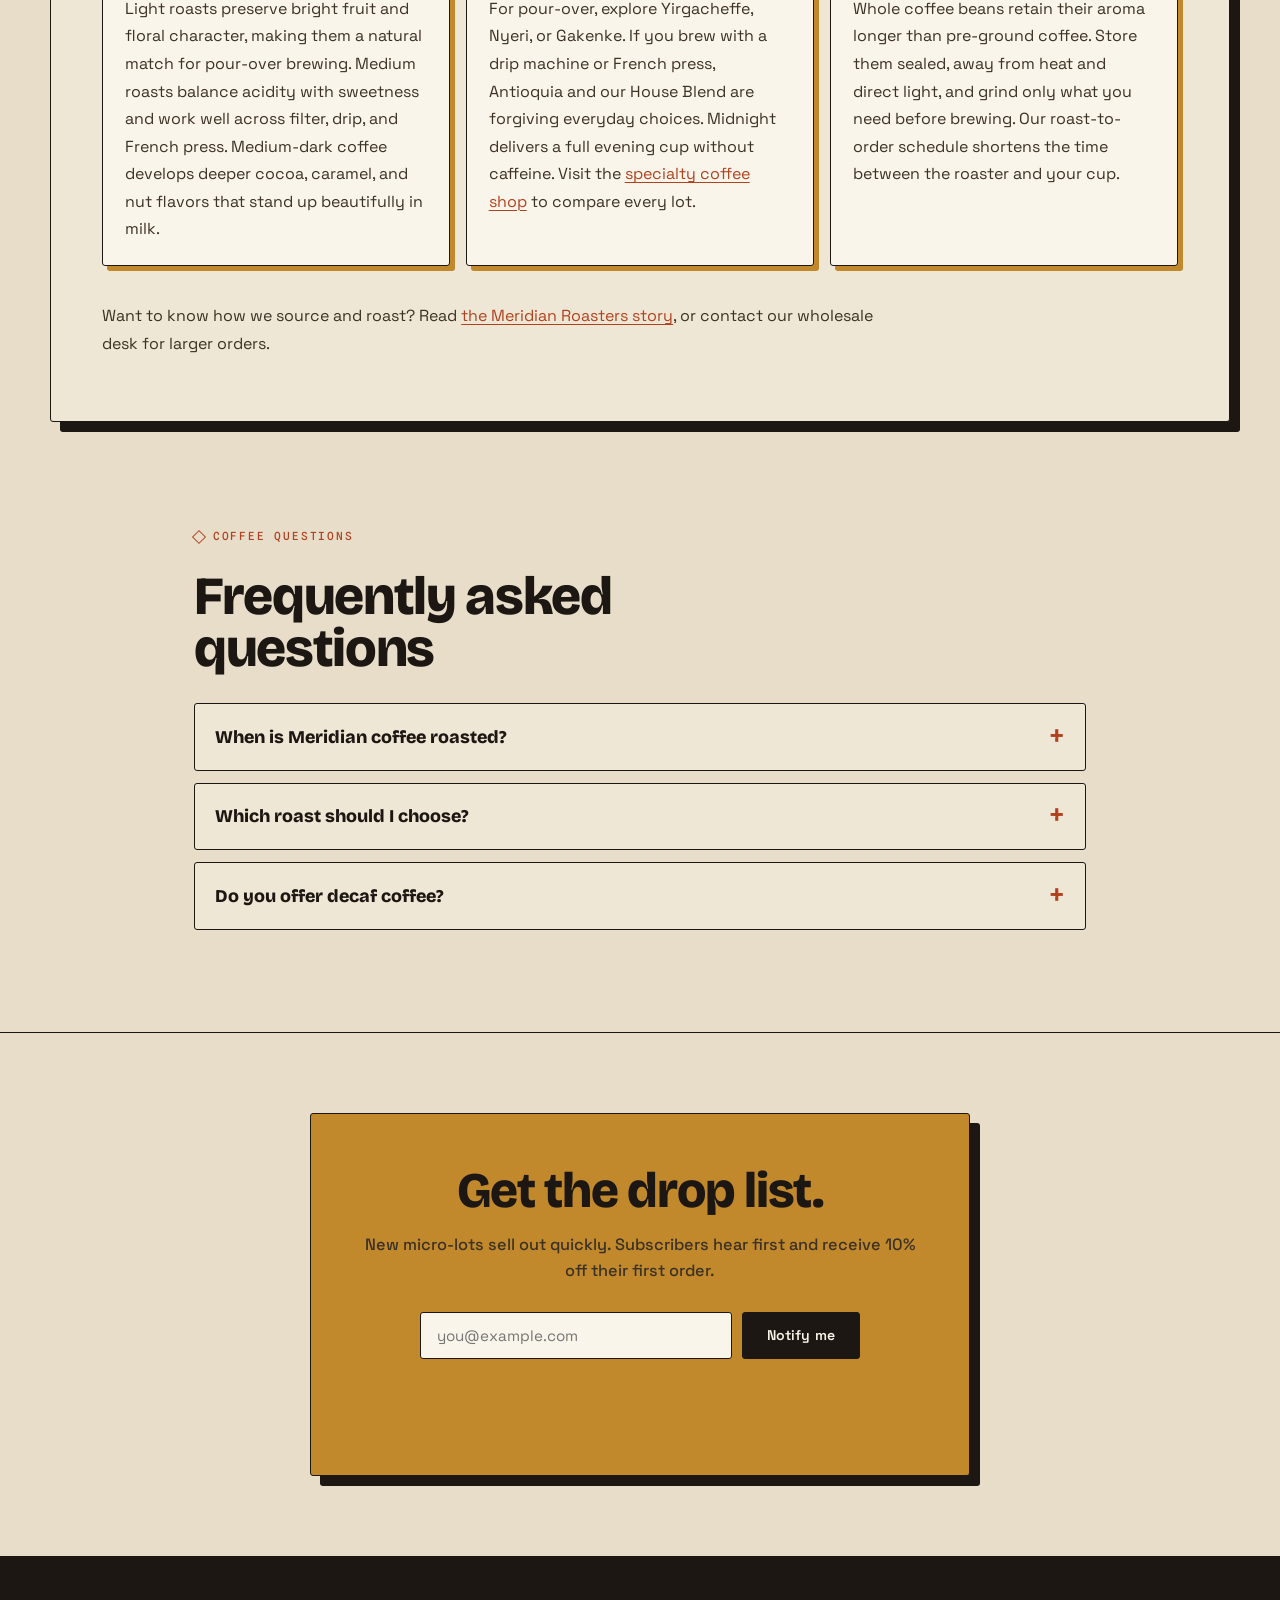
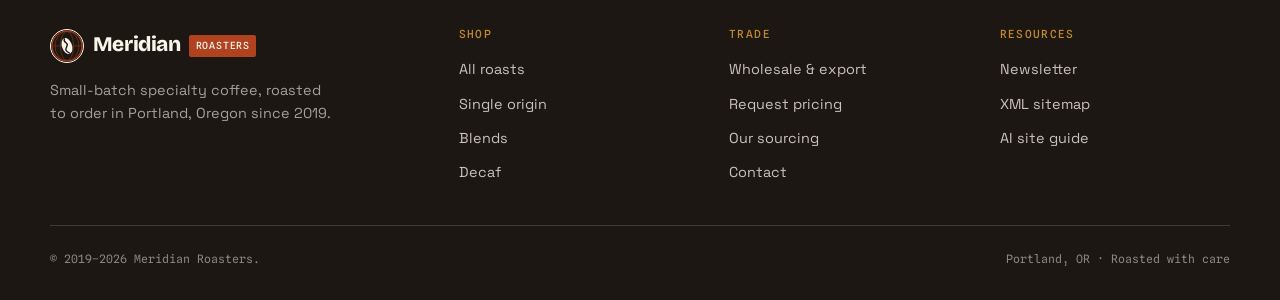
==== commit 275d0910: "Optimize Rank Math on-page and asset checks" ====
--- a/index.html
+++ b/index.html
@@ -5,24 +5,24 @@
   <meta name="viewport" content="width=device-width, initial-scale=1.0" />
   <link rel="icon" href="assets/favicon.svg" type="image/svg+xml" />
   <link rel="apple-touch-icon" href="assets/favicon.svg" />
-  <title>Fresh Specialty Coffee | Meridian Roasters</title>
-  <meta name="description" content="Shop freshly roasted specialty coffee from Colombia, Ethiopia, Kenya and more. Small-batch, ethically sourced beans shipped within 24 hours." />
+  <title>Fresh Specialty Coffee Roasted to Order | Meridian Roasters</title>
+  <meta name="description" content="Shop freshly roasted specialty coffee from Colombia, Ethiopia, Kenya and more at Meridian Roasters. Small-batch beans shipped within 24 hours." />
   <meta name="author" content="Meridian Roasters" />
   <meta name="robots" content="index, follow, max-image-preview:large" />
   <link rel="canonical" href="https://meridianroasters.com/" />
 
   <meta property="og:type" content="website" />
   <meta property="og:url" content="https://meridianroasters.com/" />
-  <meta property="og:title" content="Fresh Specialty Coffee | Meridian Roasters" />
-  <meta property="og:description" content="Small-batch specialty coffee roasted to order and shipped fresh." />
+  <meta property="og:title" content="Fresh Specialty Coffee Roasted to Order | Meridian Roasters" />
+  <meta property="og:description" content="Small-batch specialty coffee from Meridian Roasters, roasted to order and shipped fresh." />
   <meta property="og:site_name" content="Meridian Roasters" />
   <meta property="og:image" content="https://meridianroasters.com/assets/og-image.jpg" />
   <meta property="og:image:width" content="1200" />
   <meta property="og:image:height" content="630" />
   <meta property="og:image:alt" content="Meridian Roasters specialty coffee" />
   <meta name="twitter:card" content="summary_large_image" />
-  <meta name="twitter:title" content="Fresh Specialty Coffee | Meridian Roasters" />
-  <meta name="twitter:description" content="Small-batch specialty coffee roasted to order and shipped fresh." />
+  <meta name="twitter:title" content="Fresh Specialty Coffee Roasted to Order | Meridian Roasters" />
+  <meta name="twitter:description" content="Small-batch specialty coffee from Meridian Roasters, roasted to order and shipped fresh." />
   <meta name="twitter:image" content="https://meridianroasters.com/assets/og-image.jpg" />
   <meta name="theme-color" content="#2b1a12" />
 
@@ -82,7 +82,7 @@
   <link rel="preconnect" href="https://fonts.googleapis.com" />
   <link rel="preconnect" href="https://fonts.gstatic.com" crossorigin />
   <link href="https://fonts.googleapis.com/css2?family=Bricolage+Grotesque:opsz,wght@12..96,600;12..96,700;12..96,800&family=Space+Grotesk:wght@400;500;600;700&family=Spline+Sans+Mono:wght@400;500;600&display=swap" rel="stylesheet" />
-  <link rel="stylesheet" href="css/style.css?v=20260711-2" />
+  <link rel="stylesheet" href="css/style.min.css?v=20260711-3" />
 </head>
 <body>
   <a href="#main" class="skip-link">Skip to content</a>
@@ -103,7 +103,7 @@
       </div>
       <div class="flot__buy">
         <span class="flot__origin">Colombia · Single origin</span>
-        <h1 class="flot__name">Fresh specialty coffee, roasted to order</h1>
+        <h1 class="flot__name">Fresh specialty coffee by Meridian Roasters</h1>
         <div class="flot__spec">Antioquia · 1,750 masl · Washed process</div>
         <p class="flot__blurb">Discover traceable coffee selected for sweetness, clarity, and character. Our featured Antioquia lot balances red plum, cocoa nib, and panela in a rounded, comforting cup.</p>
         <div class="flot__notes"><span>Red plum</span><span>Cocoa nib</span><span>Panela</span></div>
@@ -156,7 +156,7 @@
   </main>
 
   <div id="site-footer"><footer class="seo-footer"><p>© Meridian Roasters. Small-batch specialty coffee, roasted to order.</p><nav aria-label="Footer navigation"><a href="index.html">Home</a> <a href="shop.html">Shop</a> <a href="about.html">Our story</a> <a href="sitemap.xml">Sitemap</a></nav></footer></div>
-  <script src="js/products.js?v=20260711-2"></script>
-  <script src="js/main.js?v=20260711-2"></script>
+  <script src="js/products.min.js?v=20260711-3"></script>
+  <script src="js/main.min.js?v=20260711-3"></script>
 </body>
 </html>
--- a/css/style.min.css
+++ b/css/style.min.css
@@ -0,0 +1 @@
+:root{--ink:#1c1712;--ink-2:#3b3125;--paper:#e7ddc9;--paper-2:#efe7d5;--cream:#faf5ea;--rust:#b1421f;--rust-d:#8d3316;--olive:#5b6132;--olive-d:#454a24;--gold:#c1892c;--muted:#7c6f5c;--line:#cbbfa6;--line-2:rgba(28,23,18,.12);--espresso:var(--ink);--copper:var(--rust);--clay:var(--olive);--sage:var(--olive);--max:1180px;--pad:clamp(1.25rem, 4vw, 2.75rem);--radius:3px;--fd:"Bricolage Grotesque","Arial Narrow",sans-serif;--fb:"Space Grotesk",system-ui,sans-serif;--fm:"Spline Sans Mono",ui-monospace,monospace;--font-display:var(--fd);--font-body:var(--fb);--font-mono:var(--fm);--ease:cubic-bezier(.2,.7,.2,1);--grid-dark:repeating-linear-gradient(0deg, transparent 0 31px, rgba(250,245,234,.055) 31px 32px),repeating-linear-gradient(90deg, transparent 0 31px, rgba(250,245,234,.055) 31px 32px);--grid-light:repeating-linear-gradient(0deg, transparent 0 31px, rgba(28,23,18,.05) 31px 32px),repeating-linear-gradient(90deg, transparent 0 31px, rgba(28,23,18,.05) 31px 32px)}*{box-sizing:border-box;margin:0;padding:0}html{scroll-behavior:smooth;scroll-padding-top:5.5rem;-webkit-text-size-adjust:100%}body{font-family:var(--fb);background:var(--paper);color:var(--ink);line-height:1.6;font-size:1rem;-webkit-font-smoothing:antialiased;text-rendering:optimizeLegibility;overflow-x:hidden}img,svg{display:block;max-width:100%}a{color:inherit;text-decoration:none}h1,h2,h3,h4{font-family:var(--fd);font-weight:800;line-height:1.02;letter-spacing:-.015em;color:var(--ink)}::selection{background:var(--rust);color:var(--cream)}html{scrollbar-color:var(--olive) var(--paper)}:focus-visible{outline:2px solid var(--rust);outline-offset:3px}.skip-link,.visually-hidden{position:absolute;width:1px;height:1px;padding:0;margin:-1px;overflow:hidden;clip:rect(0 0 0 0);white-space:nowrap;border:0}.skip-link:focus{position:fixed;top:1rem;left:1rem;width:auto;height:auto;clip:auto;background:var(--ink);color:var(--cream);padding:.6rem 1rem;z-index:999;border:1.5px solid var(--ink)}.site-header{position:sticky;top:0;z-index:100;background:var(--paper);border-bottom:1.5px solid var(--ink);transition:box-shadow .3s ease}.site-header.scrolled{box-shadow:0 4px 0 rgba(28,23,18,.08)}.site-header__inner{max-width:var(--max);margin:0 auto;padding:.85rem var(--pad);display:flex;align-items:center;justify-content:space-between;gap:1rem;transition:padding .3s ease}.site-header.scrolled .site-header__inner{padding-top:.6rem;padding-bottom:.6rem}.brand{font-family:var(--fd);font-weight:800;font-size:1.3rem;letter-spacing:-.02em;display:flex;align-items:center;gap:.55rem}.brand__logo{width:34px;height:34px;flex-shrink:0;border:1.5px solid var(--ink);border-radius:50%}.brand__word{line-height:1}.brand__mark{font-family:var(--fm);font-weight:500;font-size:.62rem;color:var(--cream);background:var(--rust);border-radius:2px;padding:.18rem .4rem;letter-spacing:.08em;align-self:center}.nav{display:flex;align-items:center;gap:1.75rem}.nav__links{display:flex;gap:1.4rem;list-style:none}.nav__links a{font-family:var(--fm);font-size:.74rem;font-weight:500;letter-spacing:.1em;text-transform:uppercase;color:var(--ink);position:relative;padding:.25rem 0}.nav__links a::after{content:"";position:absolute;left:0;bottom:-1px;width:0;height:2px;background:var(--rust);transition:width .25s var(--ease)}.nav__links a:hover::after,.nav__links a[aria-current=page]::after{width:100%}.nav__links a[aria-current=page]{color:var(--rust)}.cart-btn{display:inline-flex;align-items:center;gap:.5rem;font-family:var(--fm);font-size:.72rem;font-weight:500;letter-spacing:.1em;text-transform:uppercase;background:var(--ink);color:var(--cream);padding:.55rem .8rem;border:1.5px solid var(--ink);border-radius:var(--radius);cursor:pointer;transition:background .2s,color .2s}.cart-btn:hover{background:var(--rust);border-color:var(--rust)}.cart-btn__count{background:var(--gold);color:var(--ink);min-width:1.25rem;height:1.25rem;border-radius:2px;display:inline-flex;align-items:center;justify-content:center;font-weight:700;font-size:.68rem;padding:0 .25rem}.nav-toggle{display:none;width:42px;height:42px;cursor:pointer;background:var(--paper-2);border:1.5px solid var(--ink);border-radius:var(--radius);color:var(--ink)}.btn{display:inline-flex;align-items:center;justify-content:center;gap:.5rem;font-family:var(--fb);font-weight:600;font-size:.88rem;letter-spacing:.01em;padding:.85rem 1.5rem;border-radius:var(--radius);border:1.5px solid var(--ink);cursor:pointer;transition:background .2s var(--ease),color .2s var(--ease),transform .12s var(--ease)}.btn:active{transform:translateY(1px)}.btn--solid{background:var(--ink);color:var(--cream)}.btn--solid:hover{background:var(--rust);border-color:var(--rust)}.btn--ghost{background:0 0;color:var(--ink)}.btn--ghost:hover{background:var(--ink);color:var(--cream)}.btn--copper{background:var(--rust);color:var(--cream);border-color:var(--rust)}.btn--copper:hover{background:var(--rust-d);border-color:var(--rust-d)}.btn--block{width:100%}.eyebrow{font-family:var(--fm);font-size:.7rem;font-weight:500;text-transform:uppercase;letter-spacing:.16em;color:var(--rust);display:inline-flex;align-items:center;gap:.55rem;margin-bottom:.9rem}.eyebrow::before{content:"";width:.5rem;height:.5rem;border:1.5px solid var(--rust);transform:rotate(45deg)}.eyebrow--light{color:var(--gold)}.eyebrow--light::before{border-color:var(--gold)}.section{max-width:var(--max);margin:0 auto;padding:clamp(3.5rem,8vw,6rem) var(--pad)}.section__head{display:flex;align-items:flex-end;justify-content:space-between;gap:1rem;margin-bottom:2.5rem;flex-wrap:wrap;padding-bottom:1.25rem;border-bottom:1.5px solid var(--ink)}.cta-band h2,.process h2,.section__head h2{font-size:clamp(2rem, 4.6vw, 3.1rem);letter-spacing:-.025em;line-height:1}.link-arrow{font-family:var(--fm);font-size:.76rem;font-weight:500;text-transform:uppercase;letter-spacing:.08em;color:var(--ink);white-space:nowrap;padding-bottom:3px;background-image:linear-gradient(var(--rust),var(--rust));background-size:0 2px;background-position:0 100%;background-repeat:no-repeat;transition:background-size .3s var(--ease),color .2s}.link-arrow:hover{background-size:100% 2px;color:var(--rust)}.hero{max-width:var(--max);margin:0 auto;padding:clamp(2.5rem,7vw,5rem) var(--pad);display:grid;grid-template-columns:1.05fr .95fr;gap:clamp(2rem,5vw,4rem);align-items:center}.hero__meta{display:flex;gap:.55rem;flex-wrap:wrap;margin-bottom:1.5rem}.tag{font-family:var(--fm);font-size:.68rem;font-weight:500;text-transform:uppercase;letter-spacing:.1em;color:var(--ink);background:var(--paper-2);border:1.5px solid var(--ink);padding:.32rem .7rem;border-radius:2px}.tag--dot{background:var(--ink);color:var(--cream);border-color:var(--ink)}.tag--dot::before{content:"";display:inline-block;width:6px;height:6px;background:var(--gold);border-radius:50%;margin-right:.45rem;transform:translateY(-1px)}.hero__title{font-size:clamp(3rem, 8vw, 5.6rem);font-weight:800;line-height:.92;letter-spacing:-.035em;color:var(--ink);margin-bottom:1.4rem;text-wrap:balance}.hero__title em{font-style:normal;color:var(--rust);-webkit-text-stroke:1.5px var(--ink);paint-order:stroke fill}.hero__lede{font-size:clamp(1rem, 1.35vw, 1.15rem);max-width:46ch;color:var(--ink-2);margin-bottom:2rem}.hero__actions{display:flex;gap:.75rem;flex-wrap:wrap;margin-bottom:2.5rem}.hero__stats{display:flex;gap:0;border-top:1.5px solid var(--ink)}.hero__stats div{flex:1;padding:1.1rem 1.25rem 0 0}.hero__stats div+div{padding-left:1.25rem;border-left:1.5px solid var(--line)}.hero__stats dt{font-family:var(--fm);font-size:.64rem;text-transform:uppercase;letter-spacing:.1em;color:var(--muted);margin-bottom:.3rem}.hero__stats dd{font-family:var(--fd);font-size:2rem;font-weight:800;color:var(--rust);line-height:1}.hero__panel{position:relative;display:flex;flex-direction:column;align-items:stretch}.hero__scene{position:relative;overflow:hidden;border:1.5px solid var(--ink);border-radius:var(--radius);aspect-ratio:4/3;background:var(--ink)}.hero__art{width:100%;height:100%;display:block;object-fit:cover;filter:saturate(.94) contrast(1.05);transition:transform 1.1s var(--ease)}.hero__panel:hover .hero__art{transform:scale(1.04)}.hero__scene::after{content:"";position:absolute;inset:0;pointer-events:none;background:var(--grid-light);box-shadow:inset 0 0 0 1px rgba(250,245,234,.15)}.hero__stamp{position:absolute;top:-26px;right:-18px;z-index:3;width:118px;height:118px}.hero__stamp svg{width:100%;height:100%}@media (prefers-reduced-motion:no-preference){.hero__stamp svg{animation:spin 26s linear infinite}}@keyframes spin{to{transform:rotate(360deg)}}.coord-card{position:relative;overflow:hidden;background:var(--ink);color:var(--cream);border:1.5px solid var(--ink);border-radius:var(--radius);padding:1.5rem 1.5rem 1.4rem;width:calc(100% - 2rem);max-width:330px;margin:-3rem 0 0 auto;box-shadow:10px 10px 0 rgba(28,23,18,.16)}.coord-card::before{content:"";position:absolute;inset:0;pointer-events:none;background:var(--grid-dark)}.coord-card::after{content:"LOT №07";position:absolute;top:0;right:0;font-family:var(--fm);font-size:.58rem;letter-spacing:.12em;background:var(--rust);color:var(--cream);padding:.3rem .5rem}.coord-card>*{position:relative}.coord-card__label{font-family:var(--fm);font-size:.64rem;text-transform:uppercase;letter-spacing:.14em;color:var(--gold);display:block;margin-bottom:1rem}.coord-card__coords{font-family:var(--fm);font-size:.92rem;color:#d9cfbc;display:block;padding-bottom:.8rem;margin-bottom:.8rem;border-bottom:1px solid rgba(250,245,234,.18)}.coord-card__name{font-family:var(--fd);font-size:1.7rem;font-weight:800;letter-spacing:-.02em;display:block;margin-bottom:1.1rem;line-height:1}.coord-card__notes{display:flex;gap:.4rem;flex-wrap:wrap}.coord-card__notes span{font-family:var(--fm);font-size:.66rem;letter-spacing:.04em;border:1px solid rgba(250,245,234,.3);padding:.28rem .55rem;border-radius:2px}.marquee{background:var(--ink);color:var(--cream);border-top:1.5px solid var(--ink);border-bottom:1.5px solid var(--ink);overflow:hidden;padding:.7rem 0;-webkit-mask-image:linear-gradient(90deg,transparent,#000 6%,#000 94%,transparent);mask-image:linear-gradient(90deg,transparent,#000 6%,#000 94%,transparent)}.marquee__track{display:flex;gap:1.5rem;width:max-content;animation:scroll 34s linear infinite;font-family:var(--fd);font-weight:700;text-transform:uppercase;font-size:1.25rem;letter-spacing:.02em;white-space:nowrap}.marquee__track span{color:var(--cream)}.marquee__track span[aria-hidden]{color:var(--rust)}@keyframes scroll{to{transform:translateX(-50%)}}@media (prefers-reduced-motion:reduce){.marquee__track{animation:none}}.grid{display:grid;grid-template-columns:repeat(auto-fill,minmax(250px,1fr));gap:1.25rem}.card{background:var(--cream);border:1.5px solid var(--ink);border-radius:var(--radius);overflow:hidden;display:flex;flex-direction:column;transition:transform .18s var(--ease),box-shadow .18s var(--ease)}.card:hover{transform:translateY(-4px);box-shadow:8px 8px 0 var(--ink)}.card__visual{aspect-ratio:4/3;position:relative;overflow:hidden;display:flex;align-items:flex-start;padding:.8rem;background:var(--ink);border-bottom:1.5px solid var(--ink)}.bag-art{position:absolute;inset:0;width:100%;height:100%}.product-photo{position:absolute;inset:0;width:100%;height:100%;object-fit:cover;filter:saturate(.92) contrast(1.05);transition:transform .5s var(--ease),filter .5s var(--ease)}.card:hover .product-photo{transform:scale(1.06);filter:saturate(1.06) contrast(1.04)}.cart-item__thumb .product-photo,.summary__thumb .product-photo{position:static}.card__bagtag{position:relative;z-index:2;font-family:var(--fm);font-size:.62rem;font-weight:500;letter-spacing:.08em;text-transform:uppercase;color:var(--ink);background:var(--gold);padding:.28rem .5rem;border-radius:2px}.card__body{padding:1.15rem 1.15rem 1.25rem;display:flex;flex-direction:column;gap:.45rem;flex:1}.card__origin{font-family:var(--fm);font-size:.66rem;text-transform:uppercase;letter-spacing:.12em;color:var(--rust)}.card__name{font-family:var(--fd);font-size:1.5rem;font-weight:800;letter-spacing:-.02em;color:var(--ink);line-height:1;transition:color .2s}.card a:hover .card__name{color:var(--rust)}.card__notes{font-family:var(--fb);font-size:.82rem;color:var(--muted)}.card__foot{margin-top:auto;padding-top:1rem;margin-top:1rem;border-top:1px solid var(--line);display:flex;align-items:center;justify-content:space-between;gap:.75rem}.card__price{font-family:var(--fm);font-size:1.05rem;font-weight:500;color:var(--ink)}.card__price small{font-size:.68rem;color:var(--muted)}.card .add-btn{font-family:var(--fb);font-weight:600;font-size:.78rem;background:var(--ink);color:var(--cream);border:1.5px solid var(--ink);padding:.55rem 1rem;border-radius:var(--radius);cursor:pointer;transition:background .2s,transform .12s}.card .add-btn:hover{background:var(--rust);border-color:var(--rust);transform:translateY(-1px)}.card__soldout{font-family:var(--fm);font-size:.74rem;color:var(--rust);text-transform:uppercase;letter-spacing:.06em}.process{position:relative;overflow:hidden;background:var(--ink);color:var(--cream);padding:clamp(3.5rem,8vw,6rem) var(--pad)}.process::before{content:"";position:absolute;inset:0;background:var(--grid-dark);pointer-events:none}.process>*{position:relative;z-index:1;max-width:var(--max);margin-inline:auto}.process h2{color:var(--cream);margin-bottom:3rem}.process__list{list-style:none;display:grid;grid-template-columns:repeat(auto-fit,minmax(220px,1fr));gap:2rem}.process__list li{border-top:1.5px solid rgba(250,245,234,.28);padding-top:1.25rem;transition:border-color .3s,transform .3s var(--ease)}.process__list li:hover{border-top-color:var(--gold);transform:translateY(-4px)}.process__num{font-family:var(--fd);font-size:2.6rem;font-weight:800;line-height:1;color:var(--rust);display:block;margin-bottom:.85rem}.process__list h3{font-family:var(--fd);font-size:1.35rem;font-weight:800;color:var(--cream);margin-bottom:.5rem}.process__list p{font-family:var(--fb);font-size:.92rem;color:rgba(250,245,234,.72)}.cta-band{background:var(--paper);border-top:1.5px solid var(--ink);padding:clamp(3.5rem,8vw,5rem) var(--pad)}.cta-band__inner{max-width:660px;margin:0 auto;text-align:center;background:var(--gold);color:var(--ink);border:1.5px solid var(--ink);border-radius:var(--radius);box-shadow:10px 10px 0 var(--ink);padding:clamp(2rem,5vw,3.25rem)}.cta-band h2{color:var(--ink)}.cta-band p{color:var(--ink-2);margin:1rem 0 1.75rem;font-size:1.02rem;font-weight:500}.signup{display:flex;gap:.6rem;max-width:440px;margin:0 auto;flex-wrap:wrap}.signup input{flex:1;min-width:200px;padding:.8rem 1rem;font-size:.95rem;border:1.5px solid var(--ink);border-radius:var(--radius);background:var(--cream);font-family:var(--fb);color:var(--ink)}.signup input:focus{outline:0;box-shadow:3px 3px 0 var(--ink)}.signup .btn{background:var(--ink);color:var(--cream)}.signup .btn:hover{background:var(--rust);border-color:var(--rust)}.signup__note{margin-top:1rem;font-family:var(--fm);font-size:.78rem;color:var(--rust-d);min-height:1.2em}.site-footer{background:var(--ink);color:var(--paper);border-top:1.5px solid var(--ink);padding:clamp(3rem,6vw,4.5rem) var(--pad) 2rem}.site-footer__inner{max-width:var(--max);margin:0 auto;display:grid;grid-template-columns:1.6fr 1fr 1fr 1fr;gap:2.5rem}.site-footer__brand .brand{color:var(--cream);margin-bottom:1rem}.site-footer__brand .brand__logo{border-color:var(--cream)}.site-footer__brand p{font-family:var(--fb);font-size:.9rem;color:rgba(250,245,234,.62);max-width:32ch}.footcol h4{font-family:var(--fm);font-size:.7rem;text-transform:uppercase;letter-spacing:.12em;color:var(--gold);margin-bottom:1rem;font-weight:500}.footcol ul{list-style:none;display:flex;flex-direction:column;gap:.55rem}.footcol a{font-family:var(--fb);font-size:.9rem;color:rgba(250,245,234,.78);transition:color .2s,padding-left .2s}.footcol a:hover{color:var(--gold);padding-left:.35rem}.site-footer__bottom{max-width:var(--max);margin:2.5rem auto 0;padding-top:1.5rem;border-top:1px solid rgba(250,245,234,.16);display:flex;justify-content:space-between;gap:1rem;flex-wrap:wrap;font-family:var(--fm);font-size:.72rem;color:rgba(250,245,234,.5)}.page-head{max-width:var(--max);margin:0 auto;padding:clamp(2.5rem,6vw,4rem) var(--pad) 1.5rem}.page-head .eyebrow{margin-bottom:.9rem}.page-head h1{font-family:var(--fd);font-weight:800;font-size:clamp(2.6rem, 6.5vw, 4.4rem);letter-spacing:-.03em;color:var(--ink);line-height:.95;margin-bottom:1rem}.page-head p{max-width:54ch;color:var(--ink-2);font-size:1.02rem}.shop-toolbar{max-width:var(--max);margin:0 auto;padding:0 var(--pad) 1.5rem;display:flex;gap:1rem;flex-wrap:wrap;align-items:center;justify-content:space-between;border-bottom:1.5px solid var(--ink)}.shop-toolbar{margin-bottom:2rem}.filters{display:flex;gap:.5rem;flex-wrap:wrap}.filter-chip{font-family:var(--fm);font-size:.72rem;text-transform:uppercase;letter-spacing:.06em;background:var(--paper-2);border:1.5px solid var(--ink);color:var(--ink);padding:.45rem .85rem;border-radius:2px;cursor:pointer;transition:background .18s,color .18s,transform .12s}.filter-chip:hover{background:var(--gold);transform:translateY(-1px)}.filter-chip[aria-pressed=true]{background:var(--ink);color:var(--cream)}.result-count{font-family:var(--fm);font-size:.74rem;color:var(--muted);text-transform:uppercase;letter-spacing:.06em}.shop-grid{max-width:var(--max);margin:0 auto;padding:0 var(--pad) clamp(4rem,8vw,6rem)}.pdp{max-width:var(--max);margin:0 auto;padding:clamp(1.5rem,5vw,3rem) var(--pad) clamp(4rem,8vw,6rem);display:grid;grid-template-columns:1fr 1fr;gap:clamp(2rem,5vw,3.5rem)}.breadcrumb{max-width:var(--max);margin:0 auto;padding:1.5rem var(--pad) 0;font-family:var(--fm);font-size:.74rem;text-transform:uppercase;letter-spacing:.06em;color:var(--muted)}.breadcrumb a:hover{color:var(--rust)}.pdp__visual{aspect-ratio:1/1;border:1.5px solid var(--ink);border-radius:var(--radius);position:relative;overflow:hidden;display:flex;align-items:flex-end;padding:1.25rem;background:var(--ink);box-shadow:10px 10px 0 rgba(28,23,18,.12)}.pdp__visual .product-photo{filter:saturate(.94) contrast(1.05)}.pdp__coords{position:relative;z-index:1;font-family:var(--fm);font-size:.72rem;color:var(--cream);background:var(--rust);padding:.4rem .7rem;border-radius:2px;letter-spacing:.04em}.pdp__origin{font-family:var(--fm);font-size:.74rem;text-transform:uppercase;letter-spacing:.12em;color:var(--rust);margin-bottom:.8rem}.pdp__name{font-family:var(--fd);font-weight:800;font-size:clamp(2.6rem, 5.5vw, 4rem);letter-spacing:-.03em;color:var(--ink);line-height:.95;margin-bottom:1rem}.pdp__price{font-family:var(--fm);font-size:1.4rem;font-weight:500;margin-bottom:1.5rem}.pdp__price small{font-size:.78rem;color:var(--muted)}.pdp__blurb{font-family:var(--fb);font-size:1.05rem;color:var(--ink-2);margin-bottom:1.75rem;max-width:48ch}.pdp__notes{display:flex;gap:.5rem;flex-wrap:wrap;margin-bottom:2rem}.pdp__notes span{font-family:var(--fm);font-size:.74rem;letter-spacing:.04em;border:1.5px solid var(--ink);padding:.35rem .75rem;border-radius:2px;color:var(--ink)}.spec-table{width:100%;border-collapse:collapse;margin-bottom:2rem;border:1.5px solid var(--ink)}.spec-table td,.spec-table th{text-align:left;padding:.7rem .9rem;border-bottom:1px solid var(--line);font-size:.9rem}.spec-table tr:last-child td,.spec-table tr:last-child th{border-bottom:0}.spec-table td{font-family:var(--fm)}.spec-table th{font-family:var(--fm);font-size:.68rem;text-transform:uppercase;letter-spacing:.08em;color:var(--muted);font-weight:500;width:42%;background:var(--paper-2);border-right:1px solid var(--line)}.pdp__buy{display:flex;gap:.75rem;align-items:center;flex-wrap:wrap}.qty{display:flex;align-items:center;border:1.5px solid var(--ink);border-radius:var(--radius)}.qty button{background:0 0;border:none;width:2.4rem;height:2.6rem;cursor:pointer;font-size:1.1rem;color:var(--ink)}.qty span{min-width:2rem;text-align:center;font-family:var(--fm)}.drawer-overlay{position:fixed;inset:0;background:rgba(28,23,18,.5);opacity:0;visibility:hidden;transition:opacity .3s;z-index:200}.drawer-overlay.open{opacity:1;visibility:visible}.drawer{position:fixed;top:0;right:0;height:100%;width:min(420px,100%);background:var(--paper);z-index:201;transform:translateX(100%);transition:transform .3s var(--ease);display:flex;flex-direction:column;border-left:1.5px solid var(--ink)}.drawer.open{transform:translateX(0)}.drawer__head{padding:1.35rem var(--pad);border-bottom:1.5px solid var(--ink);display:flex;align-items:center;justify-content:space-between}.drawer__head h2{font-family:var(--fd);font-size:1.4rem;font-weight:800}.drawer__close{background:0 0;border:none;font-size:1.5rem;cursor:pointer;line-height:1;color:var(--ink)}.drawer__body{flex:1;overflow-y:auto;padding:1rem var(--pad)}.cart-item{display:flex;gap:1rem;padding:1rem 0;border-bottom:1px solid var(--line)}.cart-item__thumb{width:62px;height:62px;flex-shrink:0;overflow:hidden;background:var(--ink);border:1.5px solid var(--ink);border-radius:2px}.cart-item__thumb .bag-art{position:static}.cart-item__thumb .product-photo{filter:saturate(.94) contrast(1.05)}.cart-item__info{flex:1;min-width:0}.cart-item__row{display:flex;align-items:baseline;justify-content:space-between;gap:.5rem}.cart-item__name{font-family:var(--fd);font-weight:800;font-size:1.05rem;letter-spacing:-.01em}.cart-item__meta{font-family:var(--fm);font-size:.72rem;color:var(--muted)}.cart-item__controls{display:flex;align-items:center;gap:.6rem;margin-top:.55rem}.cart-item__controls button[data-qty]{background:0 0;border:1.5px solid var(--ink);width:1.65rem;height:1.65rem;border-radius:2px;cursor:pointer;color:var(--ink);display:inline-flex;align-items:center;justify-content:center;flex-shrink:0}.cart-item__controls>span:not(.cart-item__line){font-family:var(--fm);min-width:1.2rem;text-align:center}.cart-item__line{margin-left:auto;font-family:var(--fm);font-weight:500}.cart-item__remove{font-family:var(--fm);font-size:.68rem;text-transform:uppercase;letter-spacing:.06em;color:var(--rust);background:0 0;border:none;cursor:pointer;padding:0;flex-shrink:0}.cart-item__remove:hover{text-decoration:underline}.cart-empty{text-align:center;color:var(--muted);padding:3rem 1rem;font-family:var(--fm);font-size:.88rem}.drawer__foot{padding:1.35rem var(--pad);border-top:1.5px solid var(--ink)}.drawer__total{display:flex;justify-content:space-between;font-family:var(--fd);font-size:1.3rem;font-weight:800;margin-bottom:1rem}.drawer__note{font-family:var(--fm);font-size:.7rem;color:var(--muted);text-align:center;margin-top:.75rem}.toast{position:fixed;bottom:1.5rem;left:50%;transform:translateX(-50%) translateY(2rem);background:var(--ink);color:var(--cream);padding:.8rem 1.3rem;border:1.5px solid var(--ink);border-radius:var(--radius);font-family:var(--fb);font-size:.88rem;opacity:0;visibility:hidden;transition:all .3s var(--ease);z-index:300;box-shadow:5px 5px 0 var(--rust)}.toast.show{opacity:1;visibility:visible;transform:translateX(-50%) translateY(0)}.prose{max-width:700px;margin:0 auto;padding:clamp(2rem,5vw,3rem) var(--pad) clamp(4rem,8vw,6rem)}.prose h2{font-family:var(--fd);font-size:1.9rem;font-weight:800;margin:2.5rem 0 1rem;color:var(--ink)}.prose p{font-family:var(--fb);margin-bottom:1.2rem;font-size:1.05rem;color:var(--ink-2)}.prose .lead{font-family:var(--fd);font-size:1.5rem;font-weight:700;color:var(--ink);line-height:1.2;letter-spacing:-.01em}.checkout{max-width:var(--max);margin:0 auto;padding:clamp(1.5rem,4vw,2.5rem) var(--pad) clamp(4rem,8vw,6rem);display:grid;grid-template-columns:1.4fr 1fr;gap:clamp(2rem,5vw,3.5rem);align-items:start}.checkout__head h1{font-family:var(--fd);font-weight:800;font-size:clamp(2.2rem, 5vw, 3.2rem);letter-spacing:-.03em;color:var(--ink);line-height:.95;margin-bottom:.6rem}.checkout__head p{color:var(--ink-2);margin-bottom:2rem;max-width:46ch}.field{margin-bottom:1.1rem}.field label{display:block;font-family:var(--fm);font-size:.68rem;text-transform:uppercase;letter-spacing:.08em;color:var(--muted);margin-bottom:.4rem}.field input{width:100%;padding:.75rem .9rem;font-size:.95rem;border:1.5px solid var(--ink);border-radius:var(--radius);background:var(--cream);font-family:var(--fb);color:var(--ink)}.field input:focus{outline:0;box-shadow:3px 3px 0 var(--ink)}.field input.invalid{border-color:var(--rust);background:#f6e4df}.field-row{display:grid;grid-template-columns:1fr 1fr;gap:1rem}.form-legend{font-family:var(--fm);font-size:.7rem;text-transform:uppercase;letter-spacing:.12em;color:var(--rust);margin:2rem 0 1rem;padding-bottom:.5rem;border-bottom:1.5px solid var(--ink)}.form-legend:first-child{margin-top:0}.pay-hint{font-family:var(--fm);font-size:.72rem;color:var(--muted);margin-top:-.4rem;margin-bottom:1.1rem}.summary{background:var(--cream);border:1.5px solid var(--ink);border-radius:var(--radius);padding:1.5rem;position:sticky;top:5.5rem;box-shadow:8px 8px 0 var(--ink)}.summary h2{font-family:var(--fd);font-size:1.3rem;font-weight:800;margin-bottom:1.25rem}.summary__item{display:flex;gap:.85rem;align-items:center;padding:.65rem 0;border-bottom:1px solid var(--line)}.summary__thumb{width:48px;height:48px;overflow:hidden;flex-shrink:0;background:var(--ink);border:1.5px solid var(--ink);border-radius:2px}.summary__name{font-family:var(--fd);font-weight:800;font-size:.98rem;line-height:1.1}.summary__qty{font-family:var(--fm);font-size:.7rem;color:var(--muted)}.summary__price{margin-left:auto;font-family:var(--fm);font-weight:500;white-space:nowrap}.summary__line{display:flex;justify-content:space-between;font-family:var(--fm);font-size:.88rem;color:var(--ink);margin-top:.8rem}.summary__line span:first-child{color:var(--muted)}.summary__total{display:flex;justify-content:space-between;align-items:baseline;margin-top:1rem;padding-top:1rem;border-top:1.5px solid var(--ink);font-family:var(--fd);font-size:1.4rem;font-weight:800}.summary__note{font-family:var(--fm);font-size:.7rem;color:var(--muted);text-align:center;margin-top:1rem}.checkout__confirm{max-width:620px;margin:0 auto;padding:clamp(3rem,8vw,5rem) var(--pad) clamp(4rem,8vw,6rem);text-align:center}.confirm-badge{width:74px;height:74px;margin:0 auto 1.5rem;background:var(--olive);color:var(--cream);border:1.5px solid var(--ink);border-radius:var(--radius);display:flex;align-items:center;justify-content:center;box-shadow:6px 6px 0 var(--ink)}.checkout__confirm h1{font-family:var(--fd);font-weight:800;font-size:clamp(2.2rem, 5vw, 3.2rem);color:var(--ink);margin-bottom:1rem;letter-spacing:-.02em}.checkout__confirm p{color:var(--ink-2);font-size:1.05rem;margin-bottom:1rem}.order-ref{display:inline-block;font-family:var(--fm);font-size:1.05rem;background:var(--ink);color:var(--cream);padding:.5rem 1rem;border-radius:var(--radius);margin:.5rem 0 2rem;letter-spacing:.06em}.checkout__empty{text-align:center;padding:clamp(3rem,8vw,5rem) var(--pad)}.checkout__empty h1{font-family:var(--fd);font-size:2.2rem;font-weight:800;color:var(--ink);margin-bottom:1rem}.checkout__empty p{color:var(--muted);margin-bottom:2rem}@media (prefers-reduced-motion:no-preference){[data-reveal]{opacity:0;transform:translateY(20px);transition:opacity .7s var(--ease),transform .7s var(--ease);will-change:opacity,transform}[data-reveal].in{opacity:1;transform:none}}@media (max-width:900px){.hero{grid-template-columns:1fr}.hero__panel{order:-1}.hero__scene{max-width:520px}.coord-card{max-width:340px}.pdp{grid-template-columns:1fr}.checkout{grid-template-columns:1fr}.summary{position:static;order:-1}.site-footer__inner{grid-template-columns:1fr 1fr;gap:2rem}.nav__links{display:none}.nav-toggle{display:inline-flex;align-items:center;justify-content:center}.nav.open .nav__links{display:flex;position:absolute;top:100%;left:0;right:0;flex-direction:column;background:var(--paper);padding:1.25rem var(--pad);border-bottom:1.5px solid var(--ink);gap:1rem}}.seo-footer,.seo-header{max-width:var(--max);margin:0 auto;padding:1rem var(--pad);display:flex;align-items:center;justify-content:space-between;gap:1rem;border-bottom:1.5px solid var(--ink)}.seo-footer nav,.seo-header nav{display:flex;flex-wrap:wrap;gap:1rem;font-family:var(--fm)}.seo-content{max-width:var(--max);margin:clamp(3.5rem,7vw,6rem) auto 0;padding:clamp(2.5rem,5vw,4rem) clamp(1.25rem,4vw,3.5rem);background:var(--paper-2);border:1.5px solid var(--ink);border-radius:var(--radius);box-shadow:10px 10px 0 var(--ink)}.seo-content>p{max-width:78ch}.faq h2,.seo-content h2{font-family:var(--fd);font-weight:800;font-size:clamp(2rem, 5vw, 3.35rem);letter-spacing:-.025em;line-height:.98;margin:.55rem 0 1.25rem}.seo-content h3{font-family:var(--fd);font-weight:800;font-size:1.32rem;line-height:1.1;margin-bottom:.7rem}.faq p,.seo-content p{font-family:var(--fb);color:var(--ink-2);line-height:1.72}.seo-content p+p{margin-top:1rem}.faq a,.seo-content a{color:var(--rust);text-decoration:underline;text-decoration-thickness:1px;text-underline-offset:.2em}.seo-content__grid{display:grid;grid-template-columns:repeat(3,1fr);gap:1rem;margin:2.25rem 0;counter-reset:guide}.seo-content__grid>div{position:relative;min-width:0;padding:1.5rem 1.35rem 1.4rem;background:var(--cream);border:1.5px solid var(--ink);border-radius:var(--radius);box-shadow:5px 5px 0 var(--gold);counter-increment:guide}.seo-content__grid>div::before{content:"0" counter(guide);display:block;margin-bottom:1.2rem;font-family:var(--fm);font-size:.68rem;letter-spacing:.12em;color:var(--rust)}.faq{max-width:980px;margin:0 auto;padding:clamp(4.5rem,8vw,7rem) var(--pad)}.faq .eyebrow{color:var(--rust)}.faq h2{max-width:14ch;margin-bottom:1.8rem}.faq details{margin-top:.75rem;padding:0 1.25rem;background:var(--paper-2);border:1.5px solid var(--ink);border-radius:var(--radius);transition:box-shadow .18s ease,transform .18s ease}.faq details:hover,.faq details[open]{box-shadow:5px 5px 0 var(--rust);transform:translate(-2px,-2px)}.faq summary{position:relative;cursor:pointer;list-style:none;padding:1.15rem 2.5rem 1.15rem 0;font-family:var(--fd);font-weight:800;font-size:1.12rem}.faq summary::-webkit-details-marker{display:none}.faq summary::after{content:"+";position:absolute;right:.1rem;top:.85rem;font-family:var(--fm);font-size:1.4rem;color:var(--rust)}.faq details[open] summary::after{content:"−"}.faq details p{max-width:70ch;padding:0 2.5rem 1.25rem 0}@media (max-width:760px){.seo-footer,.seo-header{align-items:flex-start;flex-direction:column}.seo-content{margin-inline:var(--pad)}.seo-content__grid{grid-template-columns:1fr;gap:1rem}}@media (max-width:520px){.site-footer__inner{grid-template-columns:1fr}.hero__stats{flex-direction:column}.hero__stats div{padding:1rem 0;border-left:0;border-top:1px solid var(--line)}.hero__stats div:first-child{border-top:0}.section__head{flex-direction:column;align-items:flex-start}.hero__stamp{width:92px;height:92px;top:-18px;right:-8px}}html{scroll-padding-top:7rem}.topbar{background:var(--ink);color:var(--cream)}.topbar__inner{max-width:var(--max);margin:0 auto;padding:.5rem var(--pad);display:flex;gap:.9rem;justify-content:center;flex-wrap:wrap;font-family:var(--fm);font-size:.68rem;letter-spacing:.06em;text-transform:uppercase}.topbar__sep{color:var(--rust)}.site-header__inner{display:grid;grid-template-columns:auto minmax(0,1fr) auto;align-items:center;gap:1.25rem}.search{position:relative;display:flex;align-items:center;width:100%;max-width:460px;justify-self:center}.search__icon{position:absolute;left:.85rem;color:var(--muted);pointer-events:none}.search__input{width:100%;font-family:var(--fb);font-size:.9rem;color:var(--ink);background:var(--paper-2);border:1.5px solid var(--ink);border-radius:var(--radius);padding:.62rem .9rem .62rem 2.4rem}.search__input:focus{outline:0;box-shadow:3px 3px 0 var(--ink)}.search__input::placeholder{color:var(--muted)}.header-actions{display:flex;align-items:center;gap:1.1rem}.header-link{font-family:var(--fm);font-size:.72rem;text-transform:uppercase;letter-spacing:.08em}.header-link:hover{color:var(--rust)}.header-link[aria-current=page]{color:var(--rust)}.cart-btn__sub{font-variant-numeric:tabular-nums}.shopnav{border-top:1.5px solid var(--ink);padding:.55rem max(var(--pad),calc((100% - var(--max))/ 2));display:flex;align-items:center;justify-content:space-between;gap:1rem}.shopnav__list{display:flex;gap:.25rem;list-style:none;flex-wrap:wrap}.shopnav__list a{font-family:var(--fm);font-size:.72rem;text-transform:uppercase;letter-spacing:.08em;padding:.35rem .7rem;border:1.5px solid transparent;border-radius:2px}.shopnav__list a:hover{border-color:var(--ink);background:var(--paper-2)}.shopnav__list a[aria-current=page]{color:var(--rust)}.shopnav__note{font-family:var(--fm);font-size:.68rem;color:var(--muted);text-transform:uppercase;letter-spacing:.06em;white-space:nowrap}.feature-lot{max-width:var(--max);margin:0 auto;padding:clamp(2rem,5vw,3.5rem) var(--pad);display:grid;grid-template-columns:1fr 1fr;gap:clamp(1.5rem,4vw,3rem);align-items:center}.flot__media{position:relative}.flot__img{display:block;position:relative;aspect-ratio:4/3;overflow:hidden;border:1.5px solid var(--ink);border-radius:var(--radius);background:var(--ink);box-shadow:10px 10px 0 rgba(28,23,18,.12)}.flot__img .product-photo{filter:saturate(.94) contrast(1.05);transition:transform .6s var(--ease)}.flot__img:hover .product-photo{transform:scale(1.04)}.flot__lot{position:absolute;left:0;bottom:1rem;z-index:2;background:var(--ink);color:var(--cream);font-family:var(--fm);font-size:.66rem;letter-spacing:.08em;text-transform:uppercase;padding:.35rem .7rem}.feature-lot .hero__stamp{top:-24px;right:-18px}.flot__origin{font-family:var(--fm);font-size:.72rem;text-transform:uppercase;letter-spacing:.12em;color:var(--rust)}.flot__name{font-family:var(--fd);font-weight:800;font-size:clamp(2.4rem, 5vw, 3.6rem);letter-spacing:-.03em;line-height:.95;margin:.4rem 0 .5rem}.flot__spec{font-family:var(--fm);font-size:.8rem;color:var(--muted);margin-bottom:1rem}.flot__blurb{font-family:var(--fb);color:var(--ink-2);max-width:46ch;margin-bottom:1.1rem}.flot__notes{display:flex;gap:.4rem;flex-wrap:wrap;margin-bottom:1.2rem}.flot__notes span{font-family:var(--fm);font-size:.7rem;border:1.5px solid var(--ink);padding:.3rem .6rem;border-radius:2px}.flot__pricerow{display:flex;align-items:baseline;gap:1.1rem;margin-bottom:1.2rem;flex-wrap:wrap}.flot__price{font-family:var(--fd);font-weight:800;font-size:2rem}.flot__price small{font-family:var(--fm);font-size:.72rem;color:var(--muted);font-weight:400}.flot__rating{font-family:var(--fm);font-size:.78rem;color:var(--olive-d)}.flot__actions{display:flex;gap:.7rem;flex-wrap:wrap;align-items:center;margin-bottom:1.1rem}.flot__trust{display:flex;gap:1.2rem;list-style:none;font-family:var(--fm);font-size:.72rem;color:var(--muted);flex-wrap:wrap}.flot__trust li{display:flex;align-items:center;gap:.4rem}.flot__trust li::before{content:"\2713";color:var(--olive);font-weight:700}.storefront{max-width:var(--max);margin:0 auto;padding:clamp(2.5rem,6vw,4rem) var(--pad)}.storefront__bar{display:flex;align-items:flex-end;justify-content:space-between;gap:1rem;flex-wrap:wrap;padding-bottom:1.25rem;margin-bottom:2rem;border-bottom:1.5px solid var(--ink)}.storefront__bar h2{font-family:var(--fd);font-weight:800;font-size:clamp(1.9rem, 4vw, 2.7rem);letter-spacing:-.02em}.storefront__tools{display:flex;align-items:center;gap:1.25rem;flex-wrap:wrap}.storefront__count{font-family:var(--fm);font-size:.76rem;color:var(--muted);text-transform:uppercase;letter-spacing:.06em}.storefront__count b{color:var(--rust)}.sorter{font-family:var(--fm);font-size:.7rem;text-transform:uppercase;letter-spacing:.06em;color:var(--muted);display:flex;align-items:center;gap:.5rem}.sorter select{font-family:var(--fm);font-size:.76rem;color:var(--ink);background:var(--paper-2);border:1.5px solid var(--ink);border-radius:2px;padding:.4rem .6rem;cursor:pointer}.storefront__grid{display:grid;grid-template-columns:232px 1fr;gap:clamp(1.5rem,3vw,2.5rem);align-items:start}.rail{position:sticky;top:7rem;display:flex;flex-direction:column;gap:1.6rem}.rail__title{font-family:var(--fm);font-size:.7rem;text-transform:uppercase;letter-spacing:.12em;color:var(--muted);margin-bottom:.7rem;padding-bottom:.5rem;border-bottom:1px solid var(--line)}.rail__pills{display:flex;flex-wrap:wrap;gap:.4rem}.rail__pills button{font-family:var(--fm);font-size:.72rem;text-transform:uppercase;letter-spacing:.04em;background:var(--paper-2);border:1.5px solid var(--ink);color:var(--ink);padding:.35rem .65rem;border-radius:2px;cursor:pointer;transition:background .15s,color .15s}.rail__pills button:hover{background:var(--gold)}.rail__pills button[aria-pressed=true]{background:var(--ink);color:var(--cream)}.rail__wholesale{background:var(--ink);color:var(--cream);border:1.5px solid var(--ink);border-radius:var(--radius);padding:1.25rem;box-shadow:6px 6px 0 var(--rust)}.rail__stamp{font-family:var(--fm);font-size:.62rem;text-transform:uppercase;letter-spacing:.1em;color:var(--gold)}.rail__wholesale h3{font-family:var(--fd);font-weight:800;color:var(--cream);font-size:1.25rem;margin:.3rem 0 .5rem}.rail__wholesale p{font-family:var(--fb);font-size:.82rem;color:rgba(250,245,234,.72);margin-bottom:1rem}.rail__wholesale .btn{background:var(--gold);color:var(--ink);border-color:var(--gold);font-size:.8rem;padding:.6rem 1rem}.rail__wholesale .btn:hover{background:var(--cream);border-color:var(--cream)}.catalog .grid{grid-template-columns:repeat(auto-fill,minmax(230px,1fr))}.empty-note{font-family:var(--fm);color:var(--muted);padding:2rem 0}.card__top{display:flex;align-items:baseline;justify-content:space-between;gap:.5rem}.card__rating{font-family:var(--fm);font-size:.7rem;color:var(--olive-d);white-space:nowrap}.card__rating small{color:var(--muted)}.card__stock{font-family:var(--fm);font-size:.66rem;text-transform:uppercase;letter-spacing:.04em;color:var(--olive-d)}.card__stock::before{content:"\25CF  ";font-size:.7em}.card__stock--out{color:var(--rust)}.card .add-btn--block{width:100%;margin-top:.9rem;padding:.7rem 1rem}.card .add-btn--block[disabled]{opacity:.5;cursor:not-allowed}.trust{background:var(--ink);color:var(--cream);border-top:1.5px solid var(--ink);border-bottom:1.5px solid var(--ink)}.trust__inner{max-width:var(--max);margin:0 auto;padding:clamp(1.5rem,3vw,2.25rem) var(--pad);display:grid;grid-template-columns:repeat(3,1fr);gap:1.5rem}.trust__item b{display:block;font-family:var(--fd);font-weight:800;font-size:1.1rem;color:var(--cream);margin-bottom:.25rem}.trust__item b::before{content:"\25C7  ";color:var(--gold)}.trust__item span{font-family:var(--fb);font-size:.85rem;color:rgba(250,245,234,.7)}@media (max-width:900px){.header-link,.search{display:none}.brand__mark{display:none}.shopnav{display:none}.site-header.nav-open .shopnav{display:flex;flex-direction:column;align-items:flex-start;gap:.8rem}.site-header.nav-open .shopnav__list{flex-direction:column}.feature-lot{grid-template-columns:1fr}.flot__media{order:-1;max-width:520px}.storefront__grid{grid-template-columns:1fr}.rail{position:static}.rail__wholesale{order:3}.trust__inner{grid-template-columns:1fr;gap:1rem}}
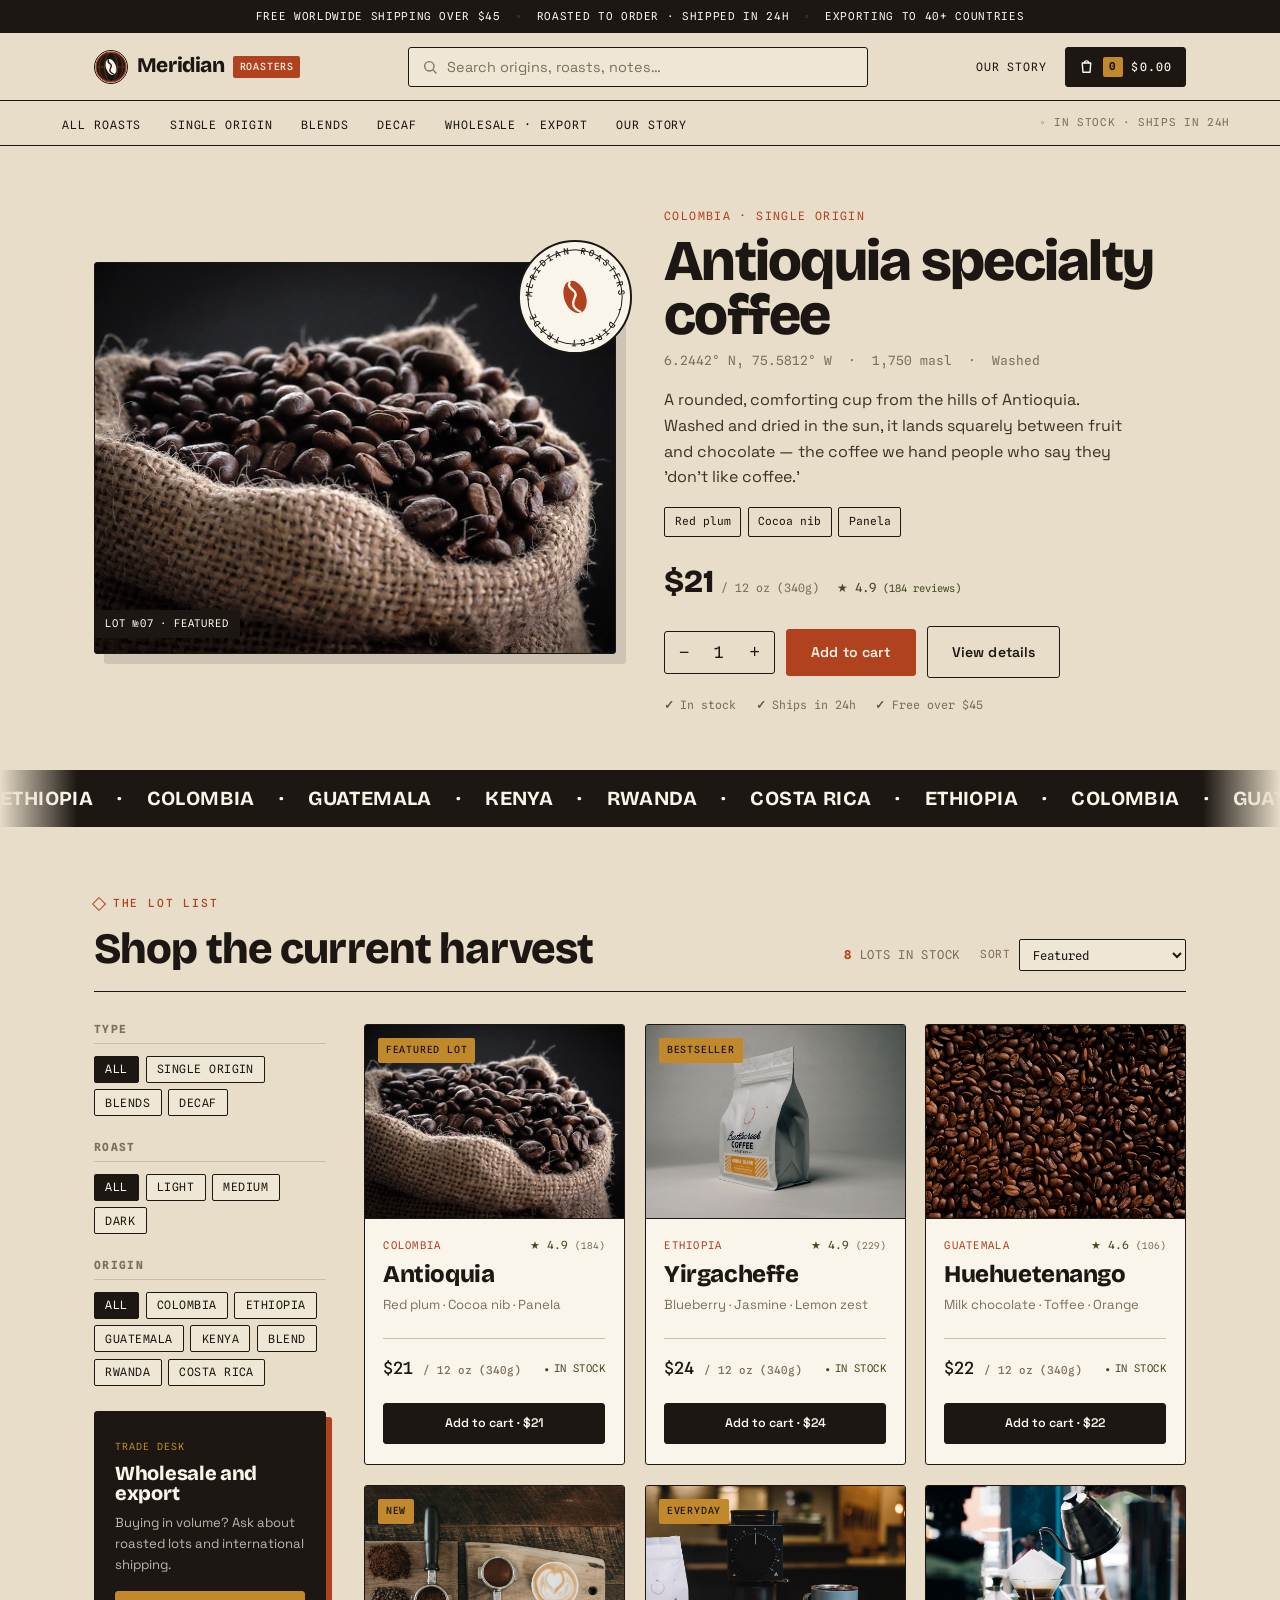
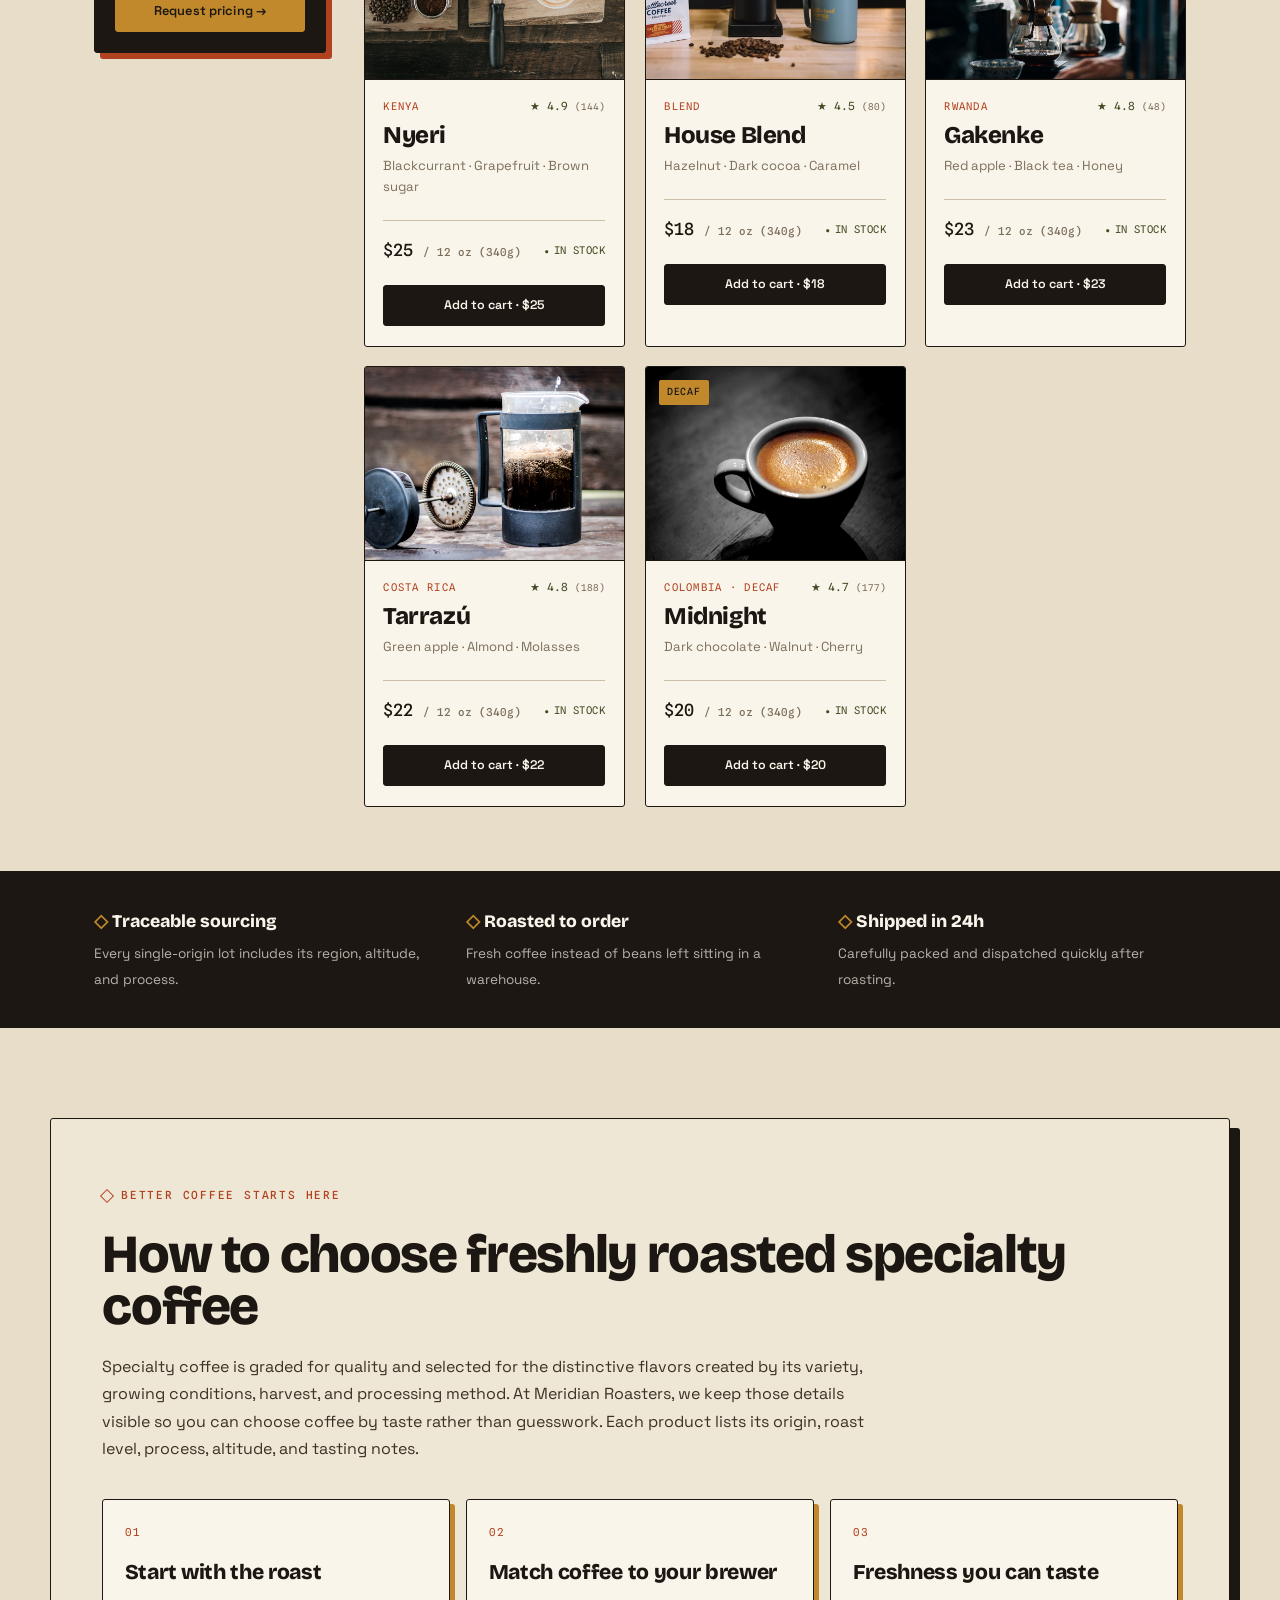
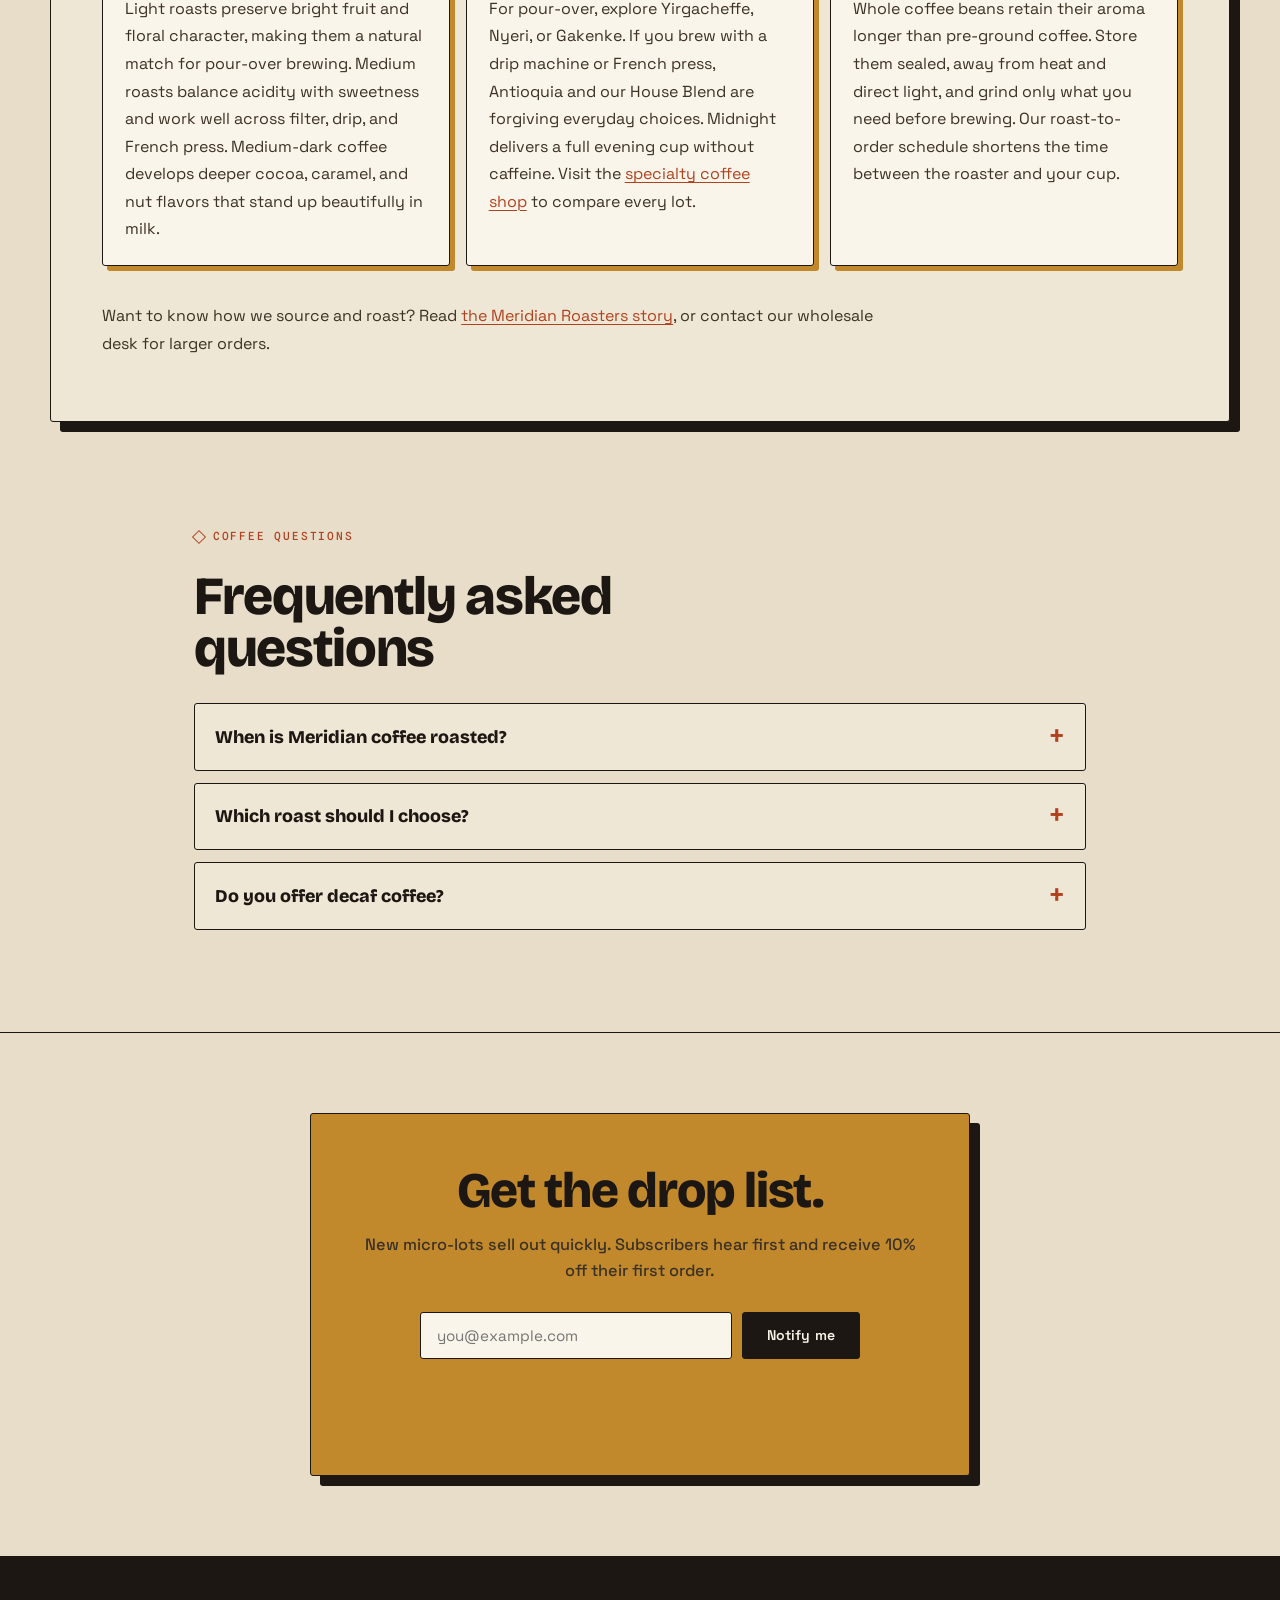
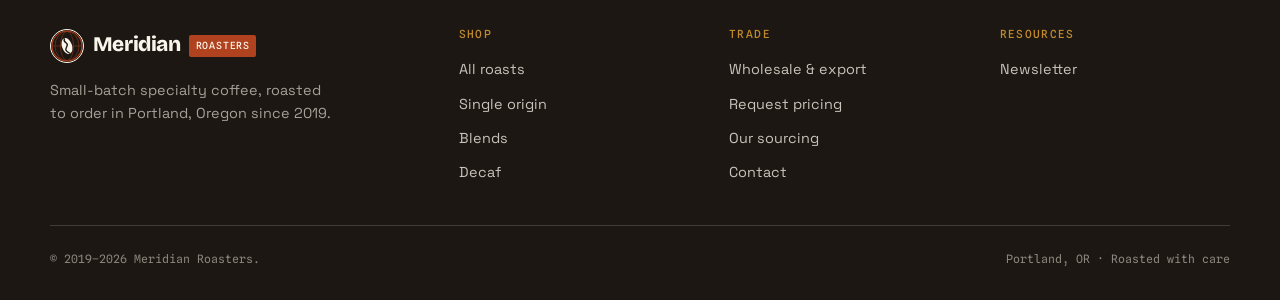
==== commit 76df285c: "Refresh footer script cache version" ====
--- a/index.html
+++ b/index.html
@@ -157,6 +157,6 @@
 
   <div id="site-footer"><footer class="seo-footer"><p>© Meridian Roasters. Small-batch specialty coffee, roasted to order.</p><nav aria-label="Footer navigation"><a href="index.html">Home</a> <a href="shop.html">Shop</a> <a href="about.html">Our story</a> <a href="sitemap.xml">Sitemap</a></nav></footer></div>
   <script src="js/products.min.js?v=20260711-3"></script>
-  <script src="js/main.min.js?v=20260711-3"></script>
+  <script src="js/main.min.js?v=20260711-4"></script>
 </body>
 </html>
